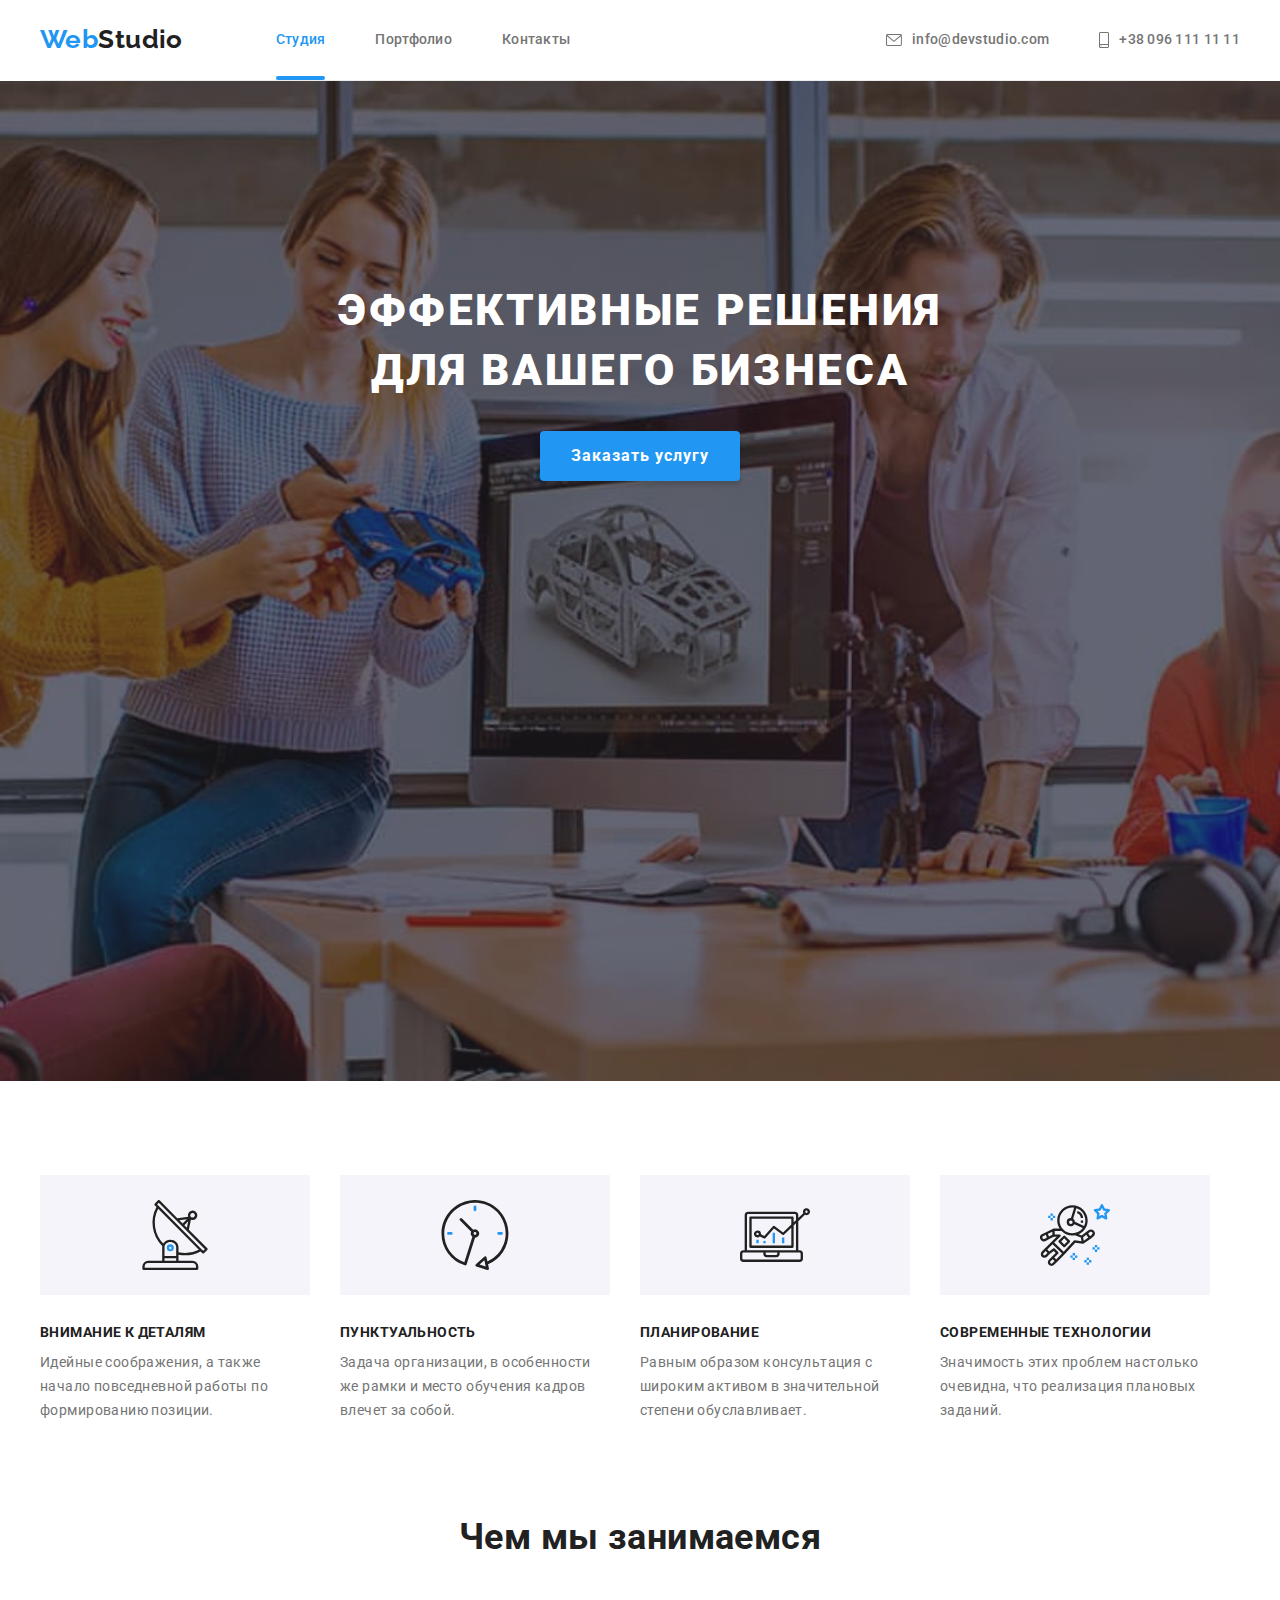
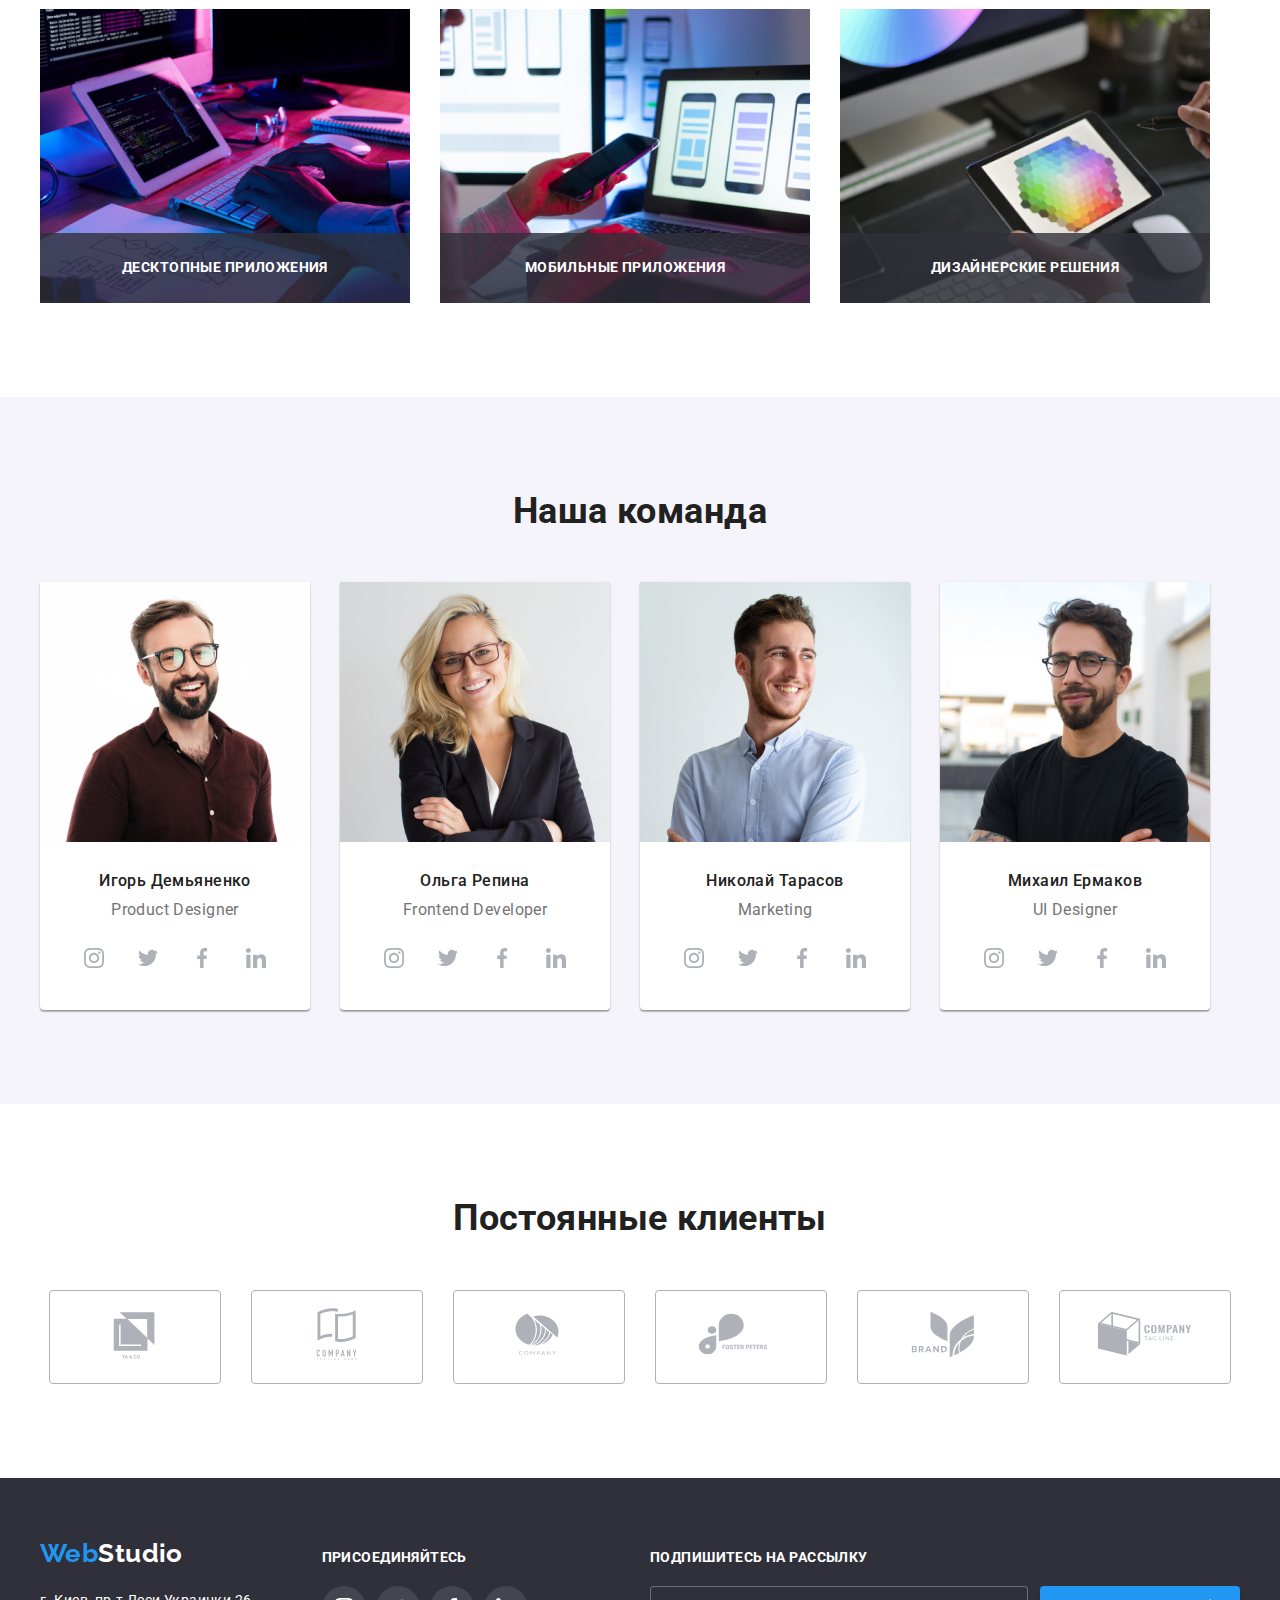
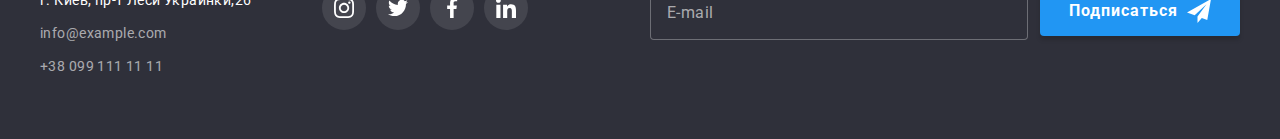
==== index.html @ eac15ec3 "1" ====
<!DOCTYPE html>
<html lang="ru">

<head>
    <meta charset="UTF-8">
    <meta http-equiv="X-UA-Compatible" content="IE=edge">
    <meta name="viewport" content="width=device-width, initial-scale=1.0">
    <link href="https://fonts.googleapis.com/css2?family=Raleway:wght@700&family=Roboto:wght@400;500;700;900&display=swap"
     rel="stylesheet">
    <title>Document</title>
    <link rel="stylesheet" href="https://cdnjs.cloudflare.com/ajax/libs/modern-normalize/1.1.0/modern-normalize.min.css"
        integrity="sha512-wpPYUAdjBVSE4KJnH1VR1HeZfpl1ub8YT/NKx4PuQ5NmX2tKuGu6U/JRp5y+Y8XG2tV+wKQpNHVUX03MfMFn9Q=="
        crossorigin="anonymous" referrerpolicy="no-referrer" />
    <link rel="stylesheet" href="css/styles.css">
</head>

<body>
    <header class="header">
        <div class="container">
        
        <nav class="menu">
            <a href="./index.html" class="logo">Web<span class="studio-black">Studio</span> </a>
            <ul class="site-nav list">
                <li class="item"><a href="" class="color-nav current">Студия</a></li>
                <li class="item"><a href="./portfolio.html" class="color-nav">Портфолио</a></li>
                <li class="item"><a href="" class="color-nav">Контакты</a></li>
            </ul>
        
            <ul class="contacts-nav list">
                <li class="contact-item">
                    <a href="mailto:info@devstudio.com" class="contact">
                        <svg width="16" height="12" class="ikon-header">
                            <use href="./images/symbol-defs.svg#envelope"></use>
                        </svg>
                    info@devstudio.com
                    </a>
                </li>
                    
                    
                    
                <li class="contact-item">
                    <a href="tel:+380961111111" class="contact">
                    <svg width="10" height="16" class="ikon-header">
                        <use href="./images/symbol-defs.svg#smartphone"></use>
                    </svg>
                    +38 096 111 11 11
                    </a>
                </li>
            </ul>
        </nav>
        </div>
    </header>
    <main>
        <!-- hero -->
        <section class="hero">
            <div class="container">
                <h1 class="hero-title">ЭФФЕКТИВНЫЕ РЕШЕНИЯ ДЛЯ ВАШЕГО БИЗНЕСА</h1>
                <button data-modal-open class="hero-button" type="button">Заказать услугу</button>
            </div>
        </section>

        <!-- our advantage -->
        <section class="advantage section">
            <div class="container">
                
            <ul class="list odds">
                
                <li class="info ikon-antenna">
                    <h3 class="advantage-list">ВНИМАНИЕ К ДЕТАЛЯМ</h3>
                    <p class="text">Идейные соображения, а также начало повседневной работы по формированию позиции.</p>
                </li>
                
                <li class="info ikon-clock">
                    <h3 class="advantage-list">ПУНКТУАЛЬНОСТЬ</h3>
                    <p class="text">Задача организации, в особенности же рамки и место обучения кадров влечет за собой.</p>
                </li>
                <li class="info ikon-diagram">
                    <h3 class="advantage-list">ПЛАНИРОВАНИЕ</h3>
                    <p class="text">Равным образом консультация с широким активом в значительной степени обуславливает.</p>
                </li>
                <li class="info ikon-astronaut">
                    <h3 class="advantage-list">СОВРЕМЕННЫЕ ТЕХНОЛОГИИ</h3>
                    <p class="text">Значимость этих проблем настолько очевидна, что реализация плановых заданий.</p>
                </li>
                
            </ul>
            </div>
            </section>

            <!-- our work -->
            <section class="work section">
                <div class="container">
                    <h2 class="title">Чем мы занимаемся</h2>
                    <ul class="list row">
                        <li class="example">
                            <div class="work-foto">
                                <img src="./images/img-1.jpg" alt="фото" width="370" height="294">
                                <p class="work-text">ДЕСКТОПНЫЕ ПРИЛОЖЕНИЯ</p>
                            </div>
                        </li>
                        <li class="example">
                            <div class="work-foto">
                                <img src="./images/img-2.jpg" alt="фото" width="370" height="294">
                                <p class="work-text">МОБИЛЬНЫЕ ПРИЛОЖЕНИЯ</p>
                            </div>
                        </li>
                        <li class="example">
                            <div class="work-foto">
                                <img src="./images/img-3.jpg" alt="фото" width="370" height="294">
                                <p class="work-text">ДИЗАЙНЕРСКИЕ РЕШЕНИЯ</p>
                            </div>
                        </li>
                    </ul>
                </div> 
        </section>

        <!-- section-our-team -->
        <section class="team section">
            <div class="container">
            <h2 class="title">Наша команда</h2>
            <ul class="list row">
                <li class="staff">
                    <img src="./images/img-igor.jpg" alt="Игорь Демьяненко" width="270" height="260">
                    <div class="staff-info">
                    <h3 class="team-name">Игорь Демьяненко</h3>
                    <p lang="en" class="position">Product Designer</p>
                    <ul class="staff-soc list">
                        <li class="soc-item">
                            <a href="" class="soc-link">
                            <svg width="20" height="20">
                                <use href="./images/symbol-defs.svg#instagram"></use>
                            </svg>
                            </a>
                        </li>
                        <li class="soc-item">
                            <a href="" class="soc-link">
                                <svg width="20" height="20">
                                    <use href="./images/symbol-defs.svg#twitter"></use>
                                </svg>
                            </a>
                        </li>
                        <li class="soc-item">
                            <a href="" class="soc-link">
                                <svg width="20" height="20">
                                    <use href="./images/symbol-defs.svg#facebook"></use>
                                </svg>
                            </a>
                        </li>
                        <li class="soc-item">
                            <a href="" class="soc-link">
                                <svg width="20" height="20">
                                    <use href="./images/symbol-defs.svg#linkedin"></use>
                                </svg>
                            </a>
                        </li>
                        
                    </ul>
                    </div>
                </li>
                <li class="staff">
                    <img src="./images/img-olga.jpg" alt="Ольга Репина" width="270" height="260">
                    <div class="staff-info">
                        <h3 class="team-name">Ольга Репина</h3>
                        <p lang="en" class="position">Frontend Developer</p>
                        <ul class="staff-soc list">
                            <li class="soc-item">
                                <a href="" class="soc-link">
                                    <svg width="20" height="20">
                                        <use href="./images/symbol-defs.svg#instagram"></use>
                                    </svg>
                                </a>
                            </li>
                            <li class="soc-item">
                                <a href="" class="soc-link">
                                    <svg width="20" height="20">
                                        <use href="./images/symbol-defs.svg#twitter"></use>
                                    </svg>
                                </a>
                            </li>
                            <li class="soc-item">
                                <a href="" class="soc-link">
                                    <svg width="20" height="20">
                                        <use href="./images/symbol-defs.svg#facebook"></use>
                                    </svg>
                                </a>
                            </li>
                            <li class="soc-item">
                                <a href="" class="soc-link">
                                    <svg width="20" height="20">
                                        <use href="./images/symbol-defs.svg#linkedin"></use>
                                    </svg>
                                </a>
                            </li>
                        </ul>
                    </div>
                </li>
                <li class="staff">
                    <img src="./images/img-nikolai.jpg" alt="Николай Тарасов" width="270" height="260">
                    <div class="staff-info">
                        <h3 class="team-name">Николай Тарасов</h3>
                        <p lang="en" class="position">Marketing</p>
                        <ul class="staff-soc list">
                            <li class="soc-item">
                                <a href="" class="soc-link">
                                    <svg width="20" height="20">
                                        <use href="./images/symbol-defs.svg#instagram"></use>
                                    </svg>
                                </a>
                            </li>
                            <li class="soc-item">
                                <a href="" class="soc-link">
                                    <svg width="20" height="20">
                                        <use href="./images/symbol-defs.svg#twitter"></use>
                                    </svg>
                                </a>
                            </li>
                            <li class="soc-item">
                                <a href="" class="soc-link">
                                    <svg width="20" height="20">
                                        <use href="./images/symbol-defs.svg#facebook"></use>
                                    </svg>
                                </a>
                            </li>
                            <li class="soc-item">
                                <a href="" class="soc-link">
                                    <svg width="20" height="20">
                                        <use href="./images/symbol-defs.svg#linkedin"></use>
                                    </svg>
                                </a>
                            </li>
                        </ul>
                    </div>
                </li>
                <li class="staff">
                    <img src="./images/img-mihail.jpg" alt="Михаил Ермаков" width="270" height="260">
                    <div class="staff-info">
                        <h3 class="team-name">Михаил Ермаков</h3>
                        <p lang="en" class="position">UI Designer</p>
                        <ul class="staff-soc list">
                            <li class="soc-item">
                                <a href="" class="soc-link">
                                    <svg width="20" height="20">
                                        <use href="./images/symbol-defs.svg#instagram"></use>
                                    </svg>
                                </a>
                            </li>
                            <li class="soc-item">
                                <a href="" class="soc-link">
                                    <svg width="20" height="20">
                                        <use href="./images/symbol-defs.svg#twitter"></use>
                                    </svg>
                                </a>
                            </li>
                            <li class="soc-item">
                                <a href="" class="soc-link">
                                    <svg width="20" height="20">
                                        <use href="./images/symbol-defs.svg#facebook"></use>
                                    </svg>
                                </a>
                            </li>
                            <li class="soc-item">
                                <a href="" class="soc-link">
                                    <svg width="20" height="20">
                                        <use href="./images/symbol-defs.svg#linkedin"></use>
                                    </svg>
                                </a>
                            </li>
                        </ul>
                    </div>
                </li>
            </ul>
            </div>
        </section>
        <!-- our clients -->
        <section class="section">
            <div class="container">
            <h2 class="title">Постоянные клиенты</h2>
            <ul class="clients-list list">
                <li class="clients-item">
                    <a href="" class="clients-link">
                        <svg width="106" height="60">
                            <use href="./images/symbol-defs.svg#Logo-1"></use>
                        </svg>
                    </a>
                </li>
                <li class="clients-item">
                    <a href="" class="clients-link">
                        <svg width="106" height="60">
                            <use href="./images/symbol-defs.svg#Logo-2"></use>
                        </svg>
                    </a>
                </li>
                <li class="clients-item">
                    <a href="" class="clients-link">
                        <svg width="106" height="60">
                            <use href="./images/symbol-defs.svg#Logo-3"></use>
                        </svg>
                    </a>
                </li>
                <li class="clients-item">
                    <a href="" class="clients-link">
                        <svg width="106" height="60">
                            <use href="./images/symbol-defs.svg#Logo-4"></use>
                        </svg>
                    </a>
                </li>
                <li class="clients-item">
                    <a href="" class="clients-link">
                        <svg width="106" height="60">
                            <use href="./images/symbol-defs.svg#Logo-5"></use>
                        </svg>
                    </a>
                </li>
                <li class="clients-item">
                    <a href="" class="clients-link">
                        <svg width="106" height="60">
                            <use href="./images/symbol-defs.svg#Logo-6"></use>
                        </svg>
                    </a>
                </li>
            </ul>
            </div>
        </section>
        
    </main>
    <footer class="footer">
        <div class="container">
            <address>
                <div class="about-footer">
                    <div class="footer-content">
                        <a href="./index.html" class="logo-footer">Web<span class="studio-white">Studio</span></a>
                        <ul class="footer-nav list">
                            <li><a href="https://goo.gl/maps/dz8LgYKqn3LP9GC87" target="_blank" class="contact-map">г. Киев, пр-т Леси Украинки,26</a></li>                                                        
                            <li><a href="mailto:info@example.com" class="contact-footer">info@example.com</a></li>
                            <li><a href="tel:+380991111111" class="contact-footer">+38 099 111 11 11</a></li>
                        </ul>
                    </div>
                    <div>
                        <p class="invite">ПРИСОЕДИНЯЙТЕСЬ</p>                         
                            <ul class="footer-soc list">
                                <li class="social-item">
                                    <a href="" class="social-link">
                                        <svg class="social-element" width="20" height="20">
                                            <use href="./images/symbol-defs.svg#instagram"></use>
                                        </svg>
                                    </a>
                                </li>
                                <li class="social-item">
                                    <a href="" class="social-link">
                                        <svg class="social-element" width="20" height="20">
                                            <use href="./images/symbol-defs.svg#twitter"></use>
                                        </svg>
                                    </a>
                                </li> 
                                <li class="social-item">
                                    <a href="" class="social-link">
                                        <svg class="social-element" width="20" height="20">
                                            <use href="./images/symbol-defs.svg#facebook"></use>
                                        </svg>
                                    </a>
                                </li>
                                <li class="social-item">
                                    <a href="" class="social-link">
                                        <svg class="social-element" width="20" height="20">
                                            <use href="./images/symbol-defs.svg#linkedin"></use>
                                        </svg>
                                    </a>
                                </li>
                            </ul>
                            
                        
                    </div>
                    <div class="subscribe">
                        <p class="invite">ПОДПИШИТЕСЬ НА РАССЫЛКУ</p>
                        <form class="box-subscribe">
                            <label for="subscribe"></label>
                            <input class="input-subscribe" type="email" name="subscribe" id="subscribe" placeholder="E-mail">
                            <button class="btn-subscribe" type="submit">Подписаться
                                <svg width="24" height="24">
                                    <use href="./images/symbol-defs.svg#telegram"></use>
                                </svg>
                            </button>
                        </form>
                    </div>
                </div>
            </address>
        </div>
    </footer>
    <div data-modal class="backdrop is-hidden">
        <div class="modal">
            <form >
                <p class="form-title">Оставьте свои данные, мы вам перезвоним</p>
                <div  role="group" class="form-group">
                    <label for="name" class="label-title">Имя</label>
                    <div class="form-field">
                        <input class="input-text" type="text" name="name" id="name">
                        <svg width="18" height="18" class="form-icon">
                            <use href="./images/symbol-defs.svg#form-person"></use>
                        </svg>
                    </div>
                    
                    <label class="label-title" for="tel">Телефон</label>
                    <div class="form-field">
                        <input class="input-text" type="tel" name="tel" id="tel" >
                        <svg width="18" height="18" class="form-icon">
                            <use href="./images/symbol-defs.svg#form-phon"></use>
                        </svg>
                    </div>
                    
                    <label for="mail" class="label-title">Почта</label>
                    <div class="form-field">
                        <input class="input-text" type="email" name="mail" id="mail" >
                        <svg width="18" height="18" class="form-icon">
                            <use href="./images/symbol-defs.svg#form-email"></use>
                        </svg>
                    </div>

                    <label for="coment" class="label-title">Комментарий</label>
                    <textarea class="modal-coment" name="coment" id="coment" placeholder="Введите текст"></textarea>                

                    <label class="form-agree">
                        <input type="checkbox" name="check" class="checkbox-agree visually-hidden">
                        <span class="castom-check"></span>
                        Соглашаюсь с рассылкой и принимаю     
                        <a href="" class="form-link"> Условия договора</a>
                    </label>

                    <div class="send-button">
                       <button type="submit" class="hero-button">Отправить</button>
                    </div>
                </div>

                <button data-modal-close type="button" class="btn-close">
                    <svg width="18" height="18">
                        <use href="./images/symbol-defs.svg#close"></use>
                    </svg>
                </button>
            </form>
            
        </div>
    </div>
    <script src="./js/modal.js"></script>
</body>

</html>
---- css/styles.css ----
:root {
  --primery-text-color: #212121;
  --title-text-color: #757575;
  --acccent-text-color: #2196f3;
  --text-white-color: #ffffff;
  --button-portfolio: #f5f4fa;
  --back-ground-color: #ffffff;
  --border-color: #eeeeee;
  --bkg-hover-btn-hero: #188ce8;
  --bkg-hero: #2f303a;
  --bottom-line-header: #ececec;
  --logo-of-clients: #afb1b8;
}

body {
  font-family: Roboto, sans-serif;
  color: var(--title-text-color);
  letter-spacing: 0.03em;
  margin: 0;
  background-color: var(--back-ground-color);
  font-size: 14px;
}

img {
  display: block;
}

.title {
  color: var(--primery-text-color);
  font-weight: 700;
  font-size: 36px;
  line-height: 1.16;
  text-align: center;
  margin-top: 0;
  margin-bottom: 50px;
}

.list {
  list-style: none;
  padding: 0px;
  margin: 0px;
}

.text {
  line-height: 1.71;
  margin: 10px 0 0 0;
}
.section {
  padding-top: 94px;
  padding-bottom: 94px;
}

.container {
  margin: 0 auto;
  padding-left: 15px;
  padding-right: 15px;
  width: 1200px;
}

/* header */
.header {
  background-color: var(--back-ground-color);
}

.menu {
  display: flex;
  align-items: center;
  border-bottom: 1px solid var(--bottom-line-header);
}

.logo {
  margin-right: 93px;
  color: var(--acccent-text-color);
  font-family: Raleway, sans-serif;
  font-weight: 700;
  font-size: 26px;
  line-height: 1.2;
  text-decoration: none;
}

.studio-black {
  color: var(--primery-text-color);
}

.studio-white {
  color: var(--text-white-color);
}

.site-nav {
  display: flex;
}
.site-nav .item + .item {
  margin-left: 50px;
}

.item :hover,
.item :focus {
  color: var(--acccent-text-color);
}

.site-nav .color-nav.current {
  color: var(--acccent-text-color);
}
.item {
  position: relative;
}

.color-nav.current::after {
  opacity: 1;
}

.color-nav::after{
  content: '';
  position: absolute;
  background-color:  var(--acccent-text-color);
  height: 4px;
  width: 100%;
  left: 0;
  bottom: 0;
  opacity: 0;
  border-radius:2px ;
}

.color-nav {
  color: var(--title-text-color);
  display: block;
  padding-top: 32px;
  padding-bottom: 32px;
  font-weight: 500;
  line-height: 1.14;
  letter-spacing: 0.02em;
  text-decoration: none;
}

.contacts-nav {
  display: flex;
  align-items: center;
  margin-left: auto;
}

.contacts-nav .contact-item +.contact-item {
  margin-left: 50px;
}

.contact-item :hover,
.contact-item :focus {
  color: var(--acccent-text-color);
  fill: var(--acccent-text-color);
}

.contact {
  padding-top: 32px;
  padding-bottom: 32px;
  color: var(--title-text-color);
  font-weight: 500;
  line-height: 1.14;
  letter-spacing: 0.02em;
  text-decoration: none;
  fill: var(--title-text-color);
  align-items: center;
  display: flex;
}
.ikon-header {
  margin-right: 10px;
}

/* hero */
.hero {
  max-width: 1600px;
  height: 600px;
  margin-left: auto;
  margin-right: auto;
  text-align: center;

  background-image: linear-gradient(
      rgba(47, 48, 58, 0.4),
      rgba(47, 48, 58, 0.4)
    ),
    url(../images/hero-img.jpg);
  background-repeat: no-repeat;
  background-position: center;
  background-size: cover;
  background-color: var(--bkg-hero);
  padding-top: 200px;
  padding-bottom: 200px;
}

.hero-title {
  width: 696px;
  margin: 0 auto;
  color: var(--text-white-color);
  font-weight: 900;
  font-size: 44px;
  line-height: 1.36;
  text-align: center;
  letter-spacing: 0.06em;
}

.hero-button {
  height: 50px;
  width: 200px;
  color: var(--text-white-color);
  background-color: var(--acccent-text-color);
  font-family: "Roboto";
  font-weight: 700;
  font-size: 16px;
  line-height: 1.88;
  letter-spacing: 0.06em;
  border-radius: 4px;
  text-align: center;
  border: 1px transparent;
  margin-top: 30px;
  cursor: pointer;
  box-shadow: 0px 4px 4px rgba(0, 0, 0, 0.15);
}

.hero-button:hover,
.hero-button:focus {
  background-color: var(--bkg-hover-btn-hero);
}





/* our advantage */
.advantage {
  padding-bottom: 0;
}

.list.odds {
  display: flex;
  flex-wrap: wrap;
}

.info::before {
  display: block;
  content: "";
  height: 120px;
  margin-bottom: 30px;
  background-size: 70px;
  background-repeat: no-repeat;
  background-position: center;
  background-color: var(--button-portfolio);
}

.ikon-clock::before {
  background-image: url(../images/clock.svg);
}

.ikon-antenna::before {
  background-image: url(../images/antenna.svg);
}

.ikon-diagram::before {
  background-image: url(../images/diagram.svg);
}

.ikon-astronaut::before {
  background-image: url(../images/astronaut.svg);
}

.info {
  width: 270px;
  margin-right: 30px;
}

.info:nth-child(4n) {
  margin-right: 0;
}

.advantage-list {
  color: var(--primery-text-color);
  margin: 0;
  font-weight: 700;
  font-size: 14px;
  line-height: 1.14;
}

/* our work */
.work-foto {
  position: relative;
}

.work-text{
  position: absolute;
  left: 0;
  bottom: 0;
  height: 70px;
  width: 100%;
  margin: 0;
  display: flex;
  justify-content: center;
  align-items: center;
  font-weight: 700;
  line-height: 1.14;
  color: var(--text-white-color);
  background-color: rgba(47, 48, 58, 0.8);
}

.example {
  margin-right: 30px;
}

.example:nth-child(3n) {
  margin-right: 0px;
}

/* section-our-team */
.team {
  background-color: var(--button-portfolio);
}

.list.row {
  display: flex;
  flex-wrap: wrap;
}

.staff {
  background-color: var(--back-ground-color);
  border-radius: 0 0 4px 4px;
  margin-right: 30px;
  box-shadow: 0px 1px 3px rgba(0, 0, 0, 0.12), 0px 1px 1px rgba(0, 0, 0, 0.14),
    0px 2px 1px rgba(0, 0, 0, 0.2);
}

.staff:nth-child(4n) {
  margin-right: 0;
}

.staff-info {
  text-align: center;
  padding-top: 30px;
  padding-bottom: 30px;
}

.team-name {
  color: var(--primery-text-color);
  font-weight: 500;
  font-size: 16px;
  line-height: 1.18;
  margin: 0 0 10px 0;
}

.position {
  font-size: 16px;
  line-height: 1.18;
  margin: 0;
}

.staff-soc {
  display: flex;
  justify-content: center;
  margin-top: 16px;
}

.soc-item + .soc-item {
  margin-left: 10px;
}

.soc-link {
  width: 44px;
  height: 44px;
  border-radius: 50%;
  display: flex;
  align-items: center;
  justify-content: center;
  fill: var(--logo-of-clients);
}

.soc-link:hover {
  background-color: var(--acccent-text-color);
  fill: var(--text-white-color);
}
.soc-link:focus {
  background-color: var(--acccent-text-color);
  fill: var(--text-white-color);
}

/* our clients */
.clients-list {
  display: flex;
  justify-content: center;
}

.clients-item + .clients-item {
  margin-left: 30px;
}
.clients-item {
  width: 170px;
  height: 92px;
  border: 1px solid var(--logo-of-clients);
  border-radius: 4px;
  display: flex;
  justify-content: center;
  align-items: center;
}
.clients-item:hover,
.clients-item:focus {
  border-color: var(--acccent-text-color);
}

.clients-link {
  padding: 15px 32px;
  fill: var(--logo-of-clients);
}
.clients-link:hover,
.clients-link:focus {
  fill: var(--acccent-text-color);
}

/* footer */

.logo-footer {
  color: var(--acccent-text-color);
  font-family: Raleway, sans-serif;
  font-weight: 700;
  font-size: 26px;
  line-height: 1.2;
  text-decoration: none;
}
.footer-content {
  font-style: normal;
  margin-right: 70px;
}

.footer {
  background-color: var(--bkg-hero);
  padding-top: 60px;
  padding-bottom: 60px;
}
.about-footer {
  display: flex;
}

.contact-map {
  display: inline-block;
  color: var(--text-white-color);
  line-height: 1.71;
  text-decoration: none;
  margin: 20px 0 0 0;
}

.contact-footer {
  display: inline-block;
  color: rgba(255, 255, 255, 0.6);
  line-height: 1.71;
  text-decoration: none;
  margin: 9px 0 0 0;
}

.invite {
  margin-top: 12px;
  margin-bottom: 20px;
  font-family: "Roboto";
  font-style: normal;
  font-weight: 700;
  font-size: 14px;
  line-height: 1.14;
  letter-spacing: 0.03em;
  color: var(--text-white-color);
}

.footer-soc {
  display: flex;
}
.footer-nav :hover,
.footer-nav :focus {
  color: var(--acccent-text-color);
}

.social-item {
  margin-right: 10px;
}
.social-link {
  width: 44px;
  height: 44px;
  border-radius: 50%;
  display: flex;
  align-items: center;
  justify-content: center;
  background: rgba(255, 255, 255, 0.1);
}

.social-link:hover {
  background-color: var(--acccent-text-color);
}
.social-link:focus {
  background-color: var(--acccent-text-color);
}

.social-element {
  fill: var(--text-white-color);
}
.subscribe{
  margin-left: auto;
}
.box-subscribe{
  display: flex;
}
.input-subscribe{
  width: 358px;
  height: 50px;
  border: 1px solid rgba(255, 255, 255, 0.3);
  border-radius: 4px;
  background-color: var(--bkg-hero);
  padding-left: 16px;
  display: flex;
  align-items: center;
  font-family: 'Roboto';
  font-style: normal;
  font-weight: 400;
  font-size: 16px;
  line-height: 1.25;
  color: rgba(255, 255, 255, 0.6);
  letter-spacing: 0.03em;
}
.input-subscribe::placeholder{
  color: rgba(255, 255, 255, 0.6);
}
.btn-subscribe{
  display: flex;
  align-items: center;
  justify-content: space-between;
  height: 50px;
  width: 200px;
  padding: 0 29px;
  color: var(--text-white-color);
  background-color: var(--acccent-text-color);
  font-family: "Roboto";
  font-weight: 700;
  font-size: 16px;
  line-height: 1.88;
  letter-spacing: 0.06em;
  border-radius: 4px;
  margin-left: 12px;
  text-align:center;
  border: 1px transparent;
  cursor: pointer;
  box-shadow: 0px 4px 4px rgba(0, 0, 0, 0.15);
}
.btn-subscribe:hover,
.btn-subscribe:focus{
  background-color: var(--bkg-hover-btn-hero);
}

/* portfolio */
.portfolio {
  background-color: var(--back-ground-color);
}

.portfolio-btn {
  padding-top: 0;
  padding-bottom: 50px;
}

.portfolio-title {
  margin: 0 0 4px 0;
  color: var(--primery-text-color);
  font-weight: 700;
  font-size: 18px;
  line-height: 2;
  letter-spacing: 0.06em;
}

.potrfolio-text {
  margin: 0;
  color: var(--title-text-color);
  font-size: 16px;
  line-height: 1.88;
}



.portfolio-btn.list {
  display: flex;
  justify-content: center;
}

.portfolio-btn .item + .item {
  margin-left: 8px;
}

.btn-filter {
  display: inline-block;
  color: var(--primery-text-color);
  background-color: var(--button-portfolio);
  font-family: "Roboto";
  font-style: normal;
  font-weight: 500;
  font-size: 16px;
  line-height: 1.62;
  letter-spacing: 0.03em;
  border-radius: 4px;
  padding: 6px 22px;
  text-align: center;
  border: 1px transparent;
  cursor: pointer;
}

.btn-filter:hover,
.btn-filter:focus {
  color: var(--text-white-color);
  background-color: var(--acccent-text-color);
  box-shadow: 0px 3px 1px rgba(0, 0, 0, 0.1), 0px 1px 2px rgba(0, 0, 0, 0.08),
    0px 2px 2px rgba(0, 0, 0, 0.12);
}

.portfolio-foto {
  display: flex;
  flex-wrap: wrap;
}

.border-content {
  padding: 20px 24px;
  border-bottom: 1px solid var(--border-color);
  border-left: 1px solid var(--border-color);
  border-right: 1px solid var(--border-color);
}

.element {
  margin-right: 30px;
  margin-bottom: 30px;
  
}

.decor:hover .portfolio-inbox,
.decor:focus .portfolio-inbox{
  transform: translateY(0);
}
 

.decor:hover,
.decor:focus {
  box-shadow: 0px 1px 1px rgba(0, 0, 0, 0.12),
  0px 4px 4px rgba(0, 0, 0, 0.06),
  1px 4px 6px rgba(0, 0, 0, 0.16);
}

 
.element:nth-child(3n) {
  margin-right: 0;
}

.element:nth-last-child(-n + 3) {
  margin-bottom: 0;
}
.decor {
  text-decoration: none;
  display: block;
}

.portfolio-box{
  position: relative;
  overflow: hidden;
}

.portfolio-inbox{
  position: absolute;
  left: 0;
  bottom: 0;
  height: 100%;
  margin: 0;
  padding: 64px 24px 64px 24px;
  color: var(--text-white-color);
  background-color: rgba(33, 150, 243, 0.9);
  font-size: 18px;
  line-height: 1.55;
  transform: translateY(101%);
  transition: transform 250ms cubic-bezier(0.4, 0, 0.2, 1);
}
.is-hidden {
  visibility: hidden;
  opacity: 0;
  pointer-events: none;
}

.backdrop {
  position: fixed;
  top: 0;
  left: 0;
  width: 100%;
  height: 100%;
  background-color: rgba(0, 0, 0, 0.2);
  transition: opacity 250ms,visibility 250ms;
}

.backdrop.is-hidden .modal{
  transform: translate(-50%, -50%) scale(10%);
}
.modal {
  position: absolute;
  top: 50%;
  left: 50%;
  transform: translate(-50%, -50%) scale(100%);
  width: 528px;
  min-height: 581px;
  padding: 40px;
  background-color: var(--back-ground-color);
  box-shadow: 0px 1px 3px rgba(0, 0, 0, 0.12),
  0px 1px 1px rgba(0, 0, 0, 0.14),
  0px 2px 1px rgba(0, 0, 0, 0.2);
  border-radius: 4px;
  transition: transform 250ms cubic-bezier(0.075, 0.82, 0.165, 1);
}
.btn-close:hover,
.btn-close:focus{
  fill: var(--acccent-text-color);
}

.btn-close {
  display: flex;
  justify-content: center;
  align-items: center;
  position: absolute;
  width: 30px;
  height: 30px;
  top: 8px;
  right: 8px;
  cursor: pointer;
  background-color: var(--back-ground-color);
  border-radius: 50%;
  border: 1px solid rgba(0, 0, 0, 0.1);
  padding: 0;
}

.form-title{
  margin: 0;
  padding-bottom: 12px;
  font-weight: 700;
  font-size: 20px;
  line-height: 1.15;
  text-align: center;
  color: var(--primery-text-color);
}
.form-group {
  display: flex;
  flex-direction: column;
}


.label-title{
  position: relative;
  padding-bottom: 4px;
  font-size: 12px;
  line-height: 1.16;
  letter-spacing: 0.01em;
  color: var(--title-text-color);
}
.form-field{
position: relative;
display: flex;
flex-direction: column;
margin-bottom: 10px;
}

.input-text:focus {
  outline: 1px solid var(--acccent-text-color);
}

.input-text:focus+.form-icon {
  fill: var(--acccent-text-color);
}

.input-text{
  height: 40px;
  padding-left: 42px;
  border: 1px solid rgba(33, 33, 33, 0.2);
  border-radius: 4px;
  transition: 250ms cubic-bezier(0.4, 0, 0.2, 1);
}

.form-icon{
  position: absolute;
  top: 50%;
  left: 12px;
  transform: translateY(-50%);
  transition: 250ms cubic-bezier(0.4, 0, 0.2, 1);
}
.modal-coment:focus {
 outline:1px solid var(--acccent-text-color);
  
}

.modal-coment{
  
  margin-bottom: 20px;
  padding: 12px 16px;
  resize: none;
  height: 120px;
  border: 1px solid rgba(33, 33, 33, 0.2);
  border-radius: 4px;
  transition: 250ms cubic-bezier(0.4, 0, 0.2, 1);
}
.modal-coment::placeholder{
  font-size: 12px;
  line-height: 1.16;
  letter-spacing: 0.01em;
  color: rgba(117, 117, 117, 0.5);
  background-color: transparent;
}

.form-agree{
  position: relative;
  line-height:1.71;
  display: flex;
  align-items: center;
  justify-content: center;
}



.form-link{
  line-height:1.71;
  color: var(--acccent-text-color);
}
.form-link:hover{
  text-decoration: none;
}

.visually-hidden{
  -webkit-appearance: none;
  -moz-appearance: none;
  appearance: none;
  /* width: 1px;
  height: 1px;
  margin: -1px;
  bottom: 0;
  padding: 0;
  clip: rect(0 0 0 0);
  overflow: hidden; */
}

.checkbox-agree{
  position: absolute;
  /* margin-right: 7px;
  width: 16px;
  height: 15px; */
}


.castom-check{
  margin-right: 7px;
  width: 16px;
  height: 15px;
  border-radius: 2px;
  border: 2px solid var(--primery-text-color); 
}


.checkbox-agree:checked +.castom-check{
background-color: var(--acccent-text-color);
border-color: transparent;
background-origin:content-box ;
background-image: url(../images/check.svg);
background-size: contain;
background-repeat: no-repeat;
}
.checkbox-agree:focus +.castom-check {
 box-shadow: 0px 0px 1px 1px rgba(96, 93, 93,0.8);

}
.send-button{
  display: flex;
  justify-content: center;
}
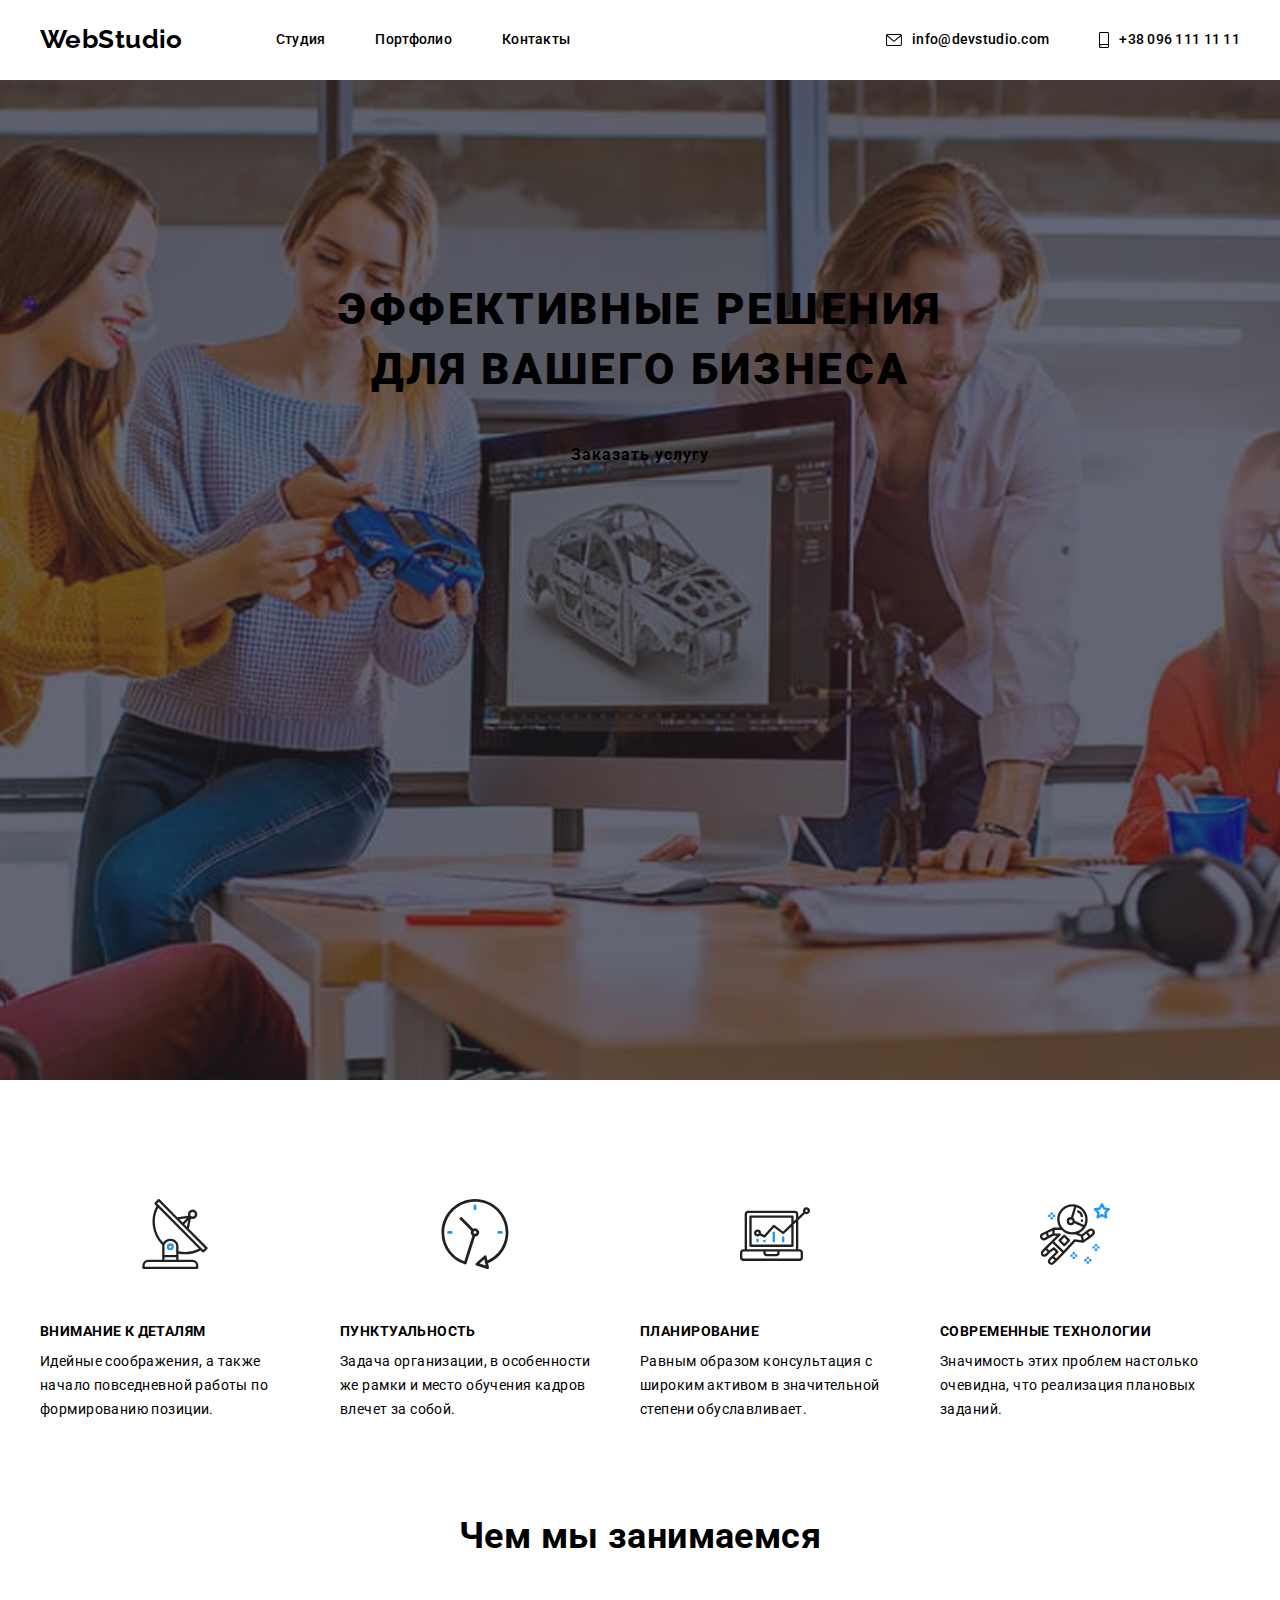
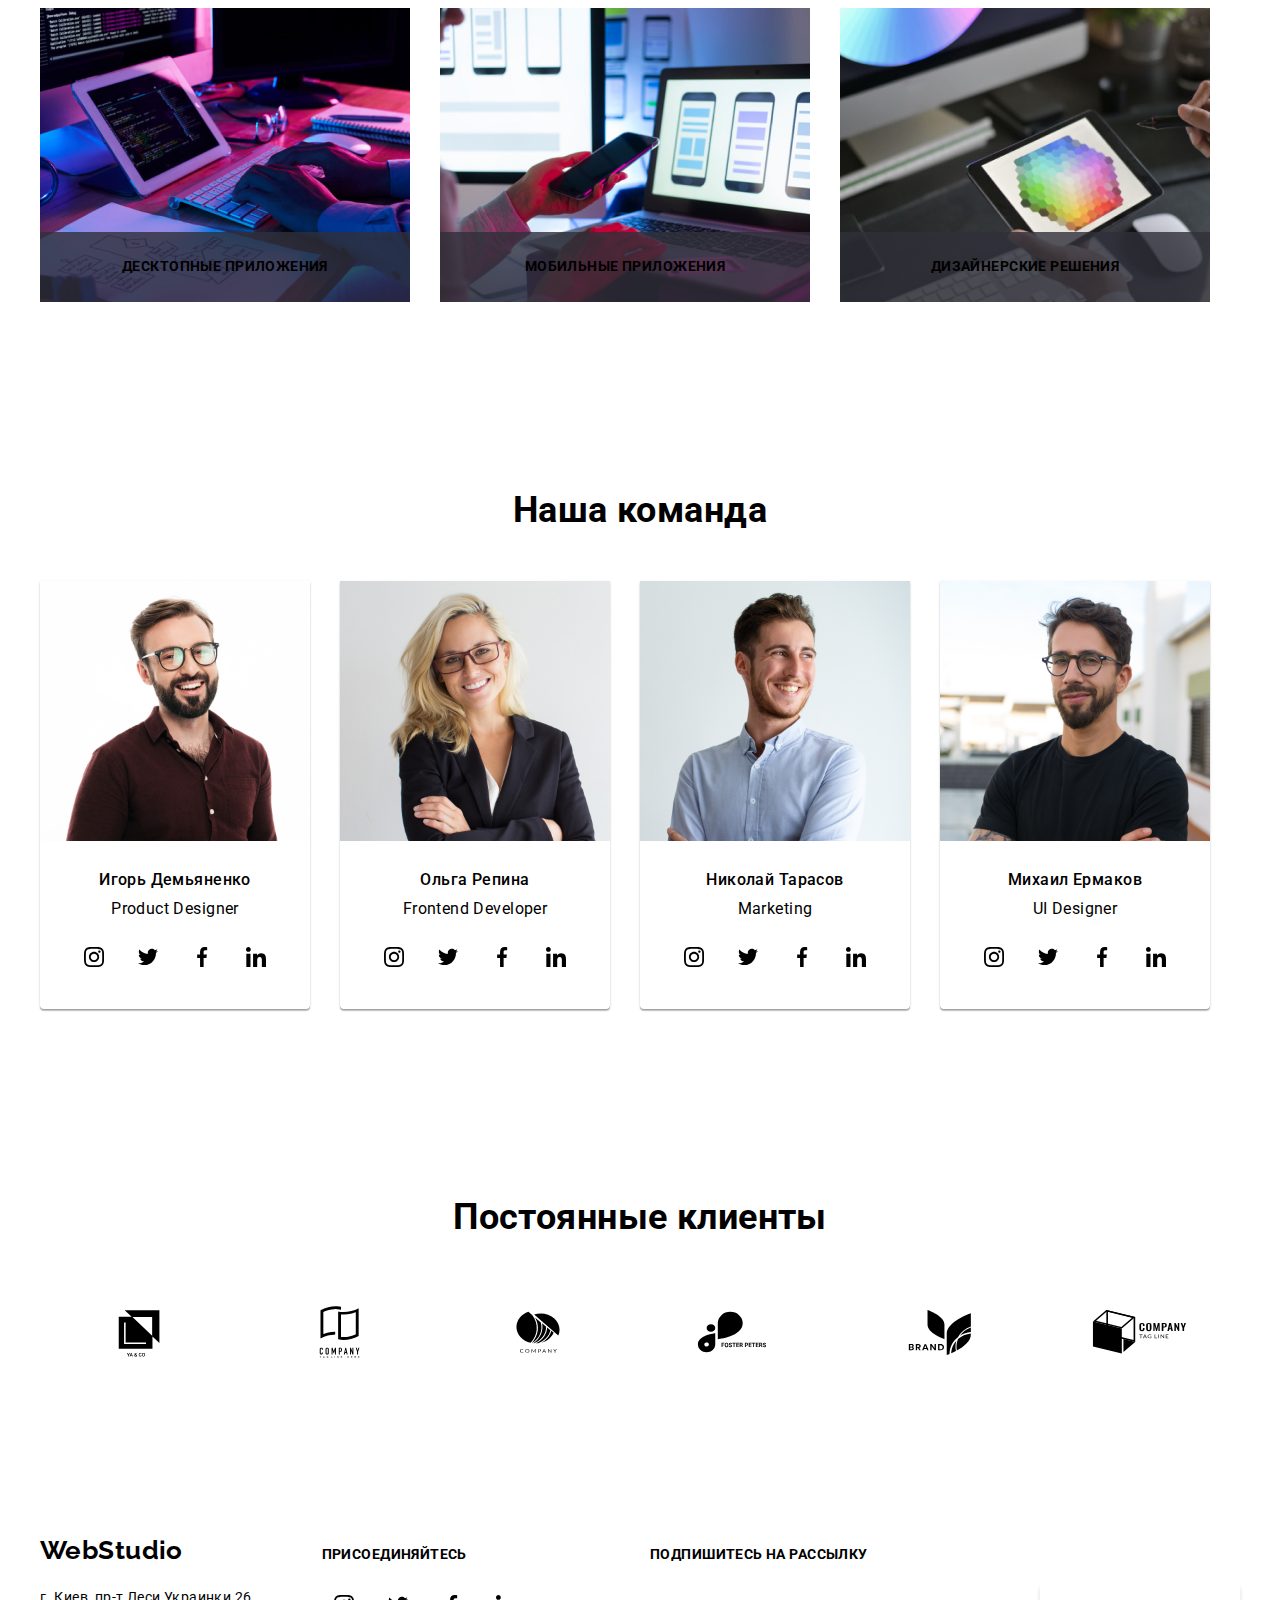
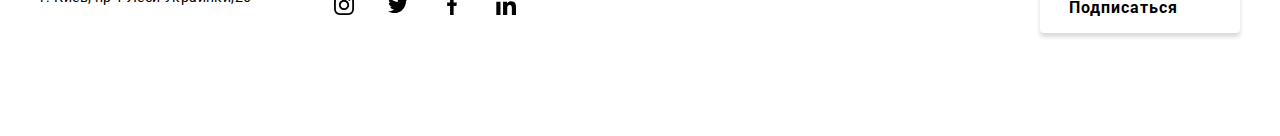
==== commit 9881f029: "2" ====
--- a/index.html
+++ b/index.html
@@ -12,6 +12,7 @@
         integrity="sha512-wpPYUAdjBVSE4KJnH1VR1HeZfpl1ub8YT/NKx4PuQ5NmX2tKuGu6U/JRp5y+Y8XG2tV+wKQpNHVUX03MfMFn9Q=="
         crossorigin="anonymous" referrerpolicy="no-referrer" />
     <link rel="stylesheet" href="css/styles.css">
+    <link rel="stylesheet" href="css/main.css">
 </head>
 
 <body>
@@ -19,28 +20,26 @@
         <div class="container">
         
         <nav class="menu">
-            <a href="./index.html" class="logo">Web<span class="studio-black">Studio</span> </a>
+            <a href="./index.html" class="menu__logo">Web<span class="menu__logo--black">Studio</span></a>
             <ul class="site-nav list">
-                <li class="item"><a href="" class="color-nav current">Студия</a></li>
-                <li class="item"><a href="./portfolio.html" class="color-nav">Портфолио</a></li>
-                <li class="item"><a href="" class="color-nav">Контакты</a></li>
+                <li class="site-nav__item"><a href="" class="site-nav__pages current">Студия</a></li>
+                <li class="site-nav__item"><a href="./portfolio.html" class="site-nav__pages">Портфолио</a></li>
+                <li class="site-nav__item"><a href="" class="site-nav__pages">Контакты</a></li>
             </ul>
         
             <ul class="contacts-nav list">
-                <li class="contact-item">
-                    <a href="mailto:info@devstudio.com" class="contact">
-                        <svg width="16" height="12" class="ikon-header">
+                <li class="contacts-nav__item">
+                    <a href="mailto:info@devstudio.com" class="contacts-nav__contact">
+                        <svg width="16" height="12" class="contacts-nav__icon">
                             <use href="./images/symbol-defs.svg#envelope"></use>
                         </svg>
                     info@devstudio.com
                     </a>
                 </li>
-                    
-                    
-                    
-                <li class="contact-item">
-                    <a href="tel:+380961111111" class="contact">
-                    <svg width="10" height="16" class="ikon-header">
+               
+                <li class="contacts-nav__item">
+                    <a href="tel:+380961111111" class="contacts-nav__contact">
+                    <svg width="10" height="16" class="contacts-nav__icon">
                         <use href="./images/symbol-defs.svg#smartphone"></use>
                     </svg>
                     +38 096 111 11 11
@@ -54,8 +53,8 @@
         <!-- hero -->
         <section class="hero">
             <div class="container">
-                <h1 class="hero-title">ЭФФЕКТИВНЫЕ РЕШЕНИЯ ДЛЯ ВАШЕГО БИЗНЕСА</h1>
-                <button data-modal-open class="hero-button" type="button">Заказать услугу</button>
+                <h1 class="hero__title">ЭФФЕКТИВНЫЕ РЕШЕНИЯ ДЛЯ ВАШЕГО БИЗНЕСА</h1>
+                <button data-modal-open class="hero__button" type="button">Заказать услугу</button>
             </div>
         </section>
 
@@ -389,48 +388,48 @@
     <div data-modal class="backdrop is-hidden">
         <div class="modal">
             <form >
-                <p class="form-title">Оставьте свои данные, мы вам перезвоним</p>
-                <div  role="group" class="form-group">
-                    <label for="name" class="label-title">Имя</label>
-                    <div class="form-field">
-                        <input class="input-text" type="text" name="name" id="name">
-                        <svg width="18" height="18" class="form-icon">
+                <p class="modal__title">Оставьте свои данные, мы вам перезвоним</p>
+                <div  role="group" class="modal__group">
+                    <label for="name" class="modal__label">Имя</label>
+                    <div class="modal__field">
+                        <input class="modal__input" type="text" name="name" id="name">
+                        <svg width="18" height="18" class="modal__icon">
                             <use href="./images/symbol-defs.svg#form-person"></use>
                         </svg>
                     </div>
                     
-                    <label class="label-title" for="tel">Телефон</label>
-                    <div class="form-field">
-                        <input class="input-text" type="tel" name="tel" id="tel" >
-                        <svg width="18" height="18" class="form-icon">
+                    <label class="modal__label" for="tel">Телефон</label>
+                    <div class="modal__field">
+                        <input class="modal__input" type="tel" name="tel" id="tel" >
+                        <svg width="18" height="18" class="modal__icon">
                             <use href="./images/symbol-defs.svg#form-phon"></use>
                         </svg>
                     </div>
                     
-                    <label for="mail" class="label-title">Почта</label>
-                    <div class="form-field">
-                        <input class="input-text" type="email" name="mail" id="mail" >
-                        <svg width="18" height="18" class="form-icon">
+                    <label for="mail" class="modal__label">Почта</label>
+                    <div class="modal__field">
+                        <input class="modal__input" type="email" name="mail" id="mail" >
+                        <svg width="18" height="18" class="modal__icon">
                             <use href="./images/symbol-defs.svg#form-email"></use>
                         </svg>
                     </div>
 
-                    <label for="coment" class="label-title">Комментарий</label>
-                    <textarea class="modal-coment" name="coment" id="coment" placeholder="Введите текст"></textarea>                
-
-                    <label class="form-agree">
-                        <input type="checkbox" name="check" class="checkbox-agree visually-hidden">
-                        <span class="castom-check"></span>
+                    <label for="coment" class="modal__label">Комментарий</label>
+                    <textarea class="modal__coment" name="coment" id="coment" placeholder="Введите текст"></textarea>                
+
+                    <label class="modal__agree">
+                        <input type="checkbox" name="check" class="modal__checkbox visually-hidden">
+                        <span class="modal__castom-checkbox"></span>
                         Соглашаюсь с рассылкой и принимаю     
-                        <a href="" class="form-link"> Условия договора</a>
+                        <a href="" class="modal__link"> Условия договора</a>
                     </label>
 
-                    <div class="send-button">
-                       <button type="submit" class="hero-button">Отправить</button>
+                    <div class="modal__button">
+                       <button type="submit" class="hero__button">Отправить</button>
                     </div>
                 </div>
 
-                <button data-modal-close type="button" class="btn-close">
+                <button data-modal-close type="button" class="modal__close">
                     <svg width="18" height="18">
                         <use href="./images/symbol-defs.svg#close"></use>
                     </svg>
--- a/css/styles.css
+++ b/css/styles.css
@@ -1,16 +1,3 @@
-:root {
-  --primery-text-color: #212121;
-  --title-text-color: #757575;
-  --acccent-text-color: #2196f3;
-  --text-white-color: #ffffff;
-  --button-portfolio: #f5f4fa;
-  --back-ground-color: #ffffff;
-  --border-color: #eeeeee;
-  --bkg-hover-btn-hero: #188ce8;
-  --bkg-hero: #2f303a;
-  --bottom-line-header: #ececec;
-  --logo-of-clients: #afb1b8;
-}
 
 body {
   font-family: Roboto, sans-serif;
@@ -56,172 +43,8 @@
   padding-right: 15px;
   width: 1200px;
 }
-
 /* header */
-.header {
-  background-color: var(--back-ground-color);
-}
-
-.menu {
-  display: flex;
-  align-items: center;
-  border-bottom: 1px solid var(--bottom-line-header);
-}
-
-.logo {
-  margin-right: 93px;
-  color: var(--acccent-text-color);
-  font-family: Raleway, sans-serif;
-  font-weight: 700;
-  font-size: 26px;
-  line-height: 1.2;
-  text-decoration: none;
-}
-
-.studio-black {
-  color: var(--primery-text-color);
-}
-
-.studio-white {
-  color: var(--text-white-color);
-}
-
-.site-nav {
-  display: flex;
-}
-.site-nav .item + .item {
-  margin-left: 50px;
-}
-
-.item :hover,
-.item :focus {
-  color: var(--acccent-text-color);
-}
-
-.site-nav .color-nav.current {
-  color: var(--acccent-text-color);
-}
-.item {
-  position: relative;
-}
-
-.color-nav.current::after {
-  opacity: 1;
-}
-
-.color-nav::after{
-  content: '';
-  position: absolute;
-  background-color:  var(--acccent-text-color);
-  height: 4px;
-  width: 100%;
-  left: 0;
-  bottom: 0;
-  opacity: 0;
-  border-radius:2px ;
-}
-
-.color-nav {
-  color: var(--title-text-color);
-  display: block;
-  padding-top: 32px;
-  padding-bottom: 32px;
-  font-weight: 500;
-  line-height: 1.14;
-  letter-spacing: 0.02em;
-  text-decoration: none;
-}
-
-.contacts-nav {
-  display: flex;
-  align-items: center;
-  margin-left: auto;
-}
-
-.contacts-nav .contact-item +.contact-item {
-  margin-left: 50px;
-}
-
-.contact-item :hover,
-.contact-item :focus {
-  color: var(--acccent-text-color);
-  fill: var(--acccent-text-color);
-}
-
-.contact {
-  padding-top: 32px;
-  padding-bottom: 32px;
-  color: var(--title-text-color);
-  font-weight: 500;
-  line-height: 1.14;
-  letter-spacing: 0.02em;
-  text-decoration: none;
-  fill: var(--title-text-color);
-  align-items: center;
-  display: flex;
-}
-.ikon-header {
-  margin-right: 10px;
-}
-
 /* hero */
-.hero {
-  max-width: 1600px;
-  height: 600px;
-  margin-left: auto;
-  margin-right: auto;
-  text-align: center;
-
-  background-image: linear-gradient(
-      rgba(47, 48, 58, 0.4),
-      rgba(47, 48, 58, 0.4)
-    ),
-    url(../images/hero-img.jpg);
-  background-repeat: no-repeat;
-  background-position: center;
-  background-size: cover;
-  background-color: var(--bkg-hero);
-  padding-top: 200px;
-  padding-bottom: 200px;
-}
-
-.hero-title {
-  width: 696px;
-  margin: 0 auto;
-  color: var(--text-white-color);
-  font-weight: 900;
-  font-size: 44px;
-  line-height: 1.36;
-  text-align: center;
-  letter-spacing: 0.06em;
-}
-
-.hero-button {
-  height: 50px;
-  width: 200px;
-  color: var(--text-white-color);
-  background-color: var(--acccent-text-color);
-  font-family: "Roboto";
-  font-weight: 700;
-  font-size: 16px;
-  line-height: 1.88;
-  letter-spacing: 0.06em;
-  border-radius: 4px;
-  text-align: center;
-  border: 1px transparent;
-  margin-top: 30px;
-  cursor: pointer;
-  box-shadow: 0px 4px 4px rgba(0, 0, 0, 0.15);
-}
-
-.hero-button:hover,
-.hero-button:focus {
-  background-color: var(--bkg-hover-btn-hero);
-}
-
-
-
-
 
 /* our advantage */
 .advantage {
@@ -669,6 +492,9 @@
   transform: translateY(101%);
   transition: transform 250ms cubic-bezier(0.4, 0, 0.2, 1);
 }
+
+/* modal window */
+
 .is-hidden {
   visibility: hidden;
   opacity: 0;
@@ -703,12 +529,12 @@
   border-radius: 4px;
   transition: transform 250ms cubic-bezier(0.075, 0.82, 0.165, 1);
 }
-.btn-close:hover,
-.btn-close:focus{
+.modal__close:hover,
+.modal__close:focus{
   fill: var(--acccent-text-color);
 }
 
-.btn-close {
+.modal__close {
   display: flex;
   justify-content: center;
   align-items: center;
@@ -724,7 +550,7 @@
   padding: 0;
 }
 
-.form-title{
+.modal__title{
   margin: 0;
   padding-bottom: 12px;
   font-weight: 700;
@@ -733,13 +559,13 @@
   text-align: center;
   color: var(--primery-text-color);
 }
-.form-group {
+.modal__group {
   display: flex;
   flex-direction: column;
 }
 
 
-.label-title{
+.modal__label{
   position: relative;
   padding-bottom: 4px;
   font-size: 12px;
@@ -747,22 +573,22 @@
   letter-spacing: 0.01em;
   color: var(--title-text-color);
 }
-.form-field{
+.modal__field{
 position: relative;
 display: flex;
 flex-direction: column;
 margin-bottom: 10px;
 }
 
-.input-text:focus {
+.modal__input:focus {
   outline: 1px solid var(--acccent-text-color);
 }
 
-.input-text:focus+.form-icon {
+.modal__input:focus+.modal__icon {
   fill: var(--acccent-text-color);
 }
 
-.input-text{
+.modal__input{
   height: 40px;
   padding-left: 42px;
   border: 1px solid rgba(33, 33, 33, 0.2);
@@ -770,20 +596,19 @@
   transition: 250ms cubic-bezier(0.4, 0, 0.2, 1);
 }
 
-.form-icon{
+.modal__icon{
   position: absolute;
   top: 50%;
   left: 12px;
   transform: translateY(-50%);
   transition: 250ms cubic-bezier(0.4, 0, 0.2, 1);
 }
-.modal-coment:focus {
+.modal__coment:focus {
  outline:1px solid var(--acccent-text-color);
   
 }
 
-.modal-coment{
-  
+.modal__coment{
   margin-bottom: 20px;
   padding: 12px 16px;
   resize: none;
@@ -792,7 +617,7 @@
   border-radius: 4px;
   transition: 250ms cubic-bezier(0.4, 0, 0.2, 1);
 }
-.modal-coment::placeholder{
+.modal__coment::placeholder{
   font-size: 12px;
   line-height: 1.16;
   letter-spacing: 0.01em;
@@ -800,7 +625,7 @@
   background-color: transparent;
 }
 
-.form-agree{
+.modal__agree{
   position: relative;
   line-height:1.71;
   display: flex;
@@ -808,13 +633,12 @@
   justify-content: center;
 }
 
-
-
-.form-link{
+.modal__link{
   line-height:1.71;
   color: var(--acccent-text-color);
 }
-.form-link:hover{
+
+.modal__link:hover{
   text-decoration: none;
 }
 
@@ -822,24 +646,14 @@
   -webkit-appearance: none;
   -moz-appearance: none;
   appearance: none;
-  /* width: 1px;
-  height: 1px;
-  margin: -1px;
-  bottom: 0;
-  padding: 0;
-  clip: rect(0 0 0 0);
-  overflow: hidden; */
-}
-
-.checkbox-agree{
+  
+}
+
+.modal__checkbox{
   position: absolute;
-  /* margin-right: 7px;
-  width: 16px;
-  height: 15px; */
-}
-
-
-.castom-check{
+}
+
+.modal__castom-checkbox{
   margin-right: 7px;
   width: 16px;
   height: 15px;
@@ -848,7 +662,7 @@
 }
 
 
-.checkbox-agree:checked +.castom-check{
+.modal__checkbox:checked +.modal__castom-checkbox{
 background-color: var(--acccent-text-color);
 border-color: transparent;
 background-origin:content-box ;
@@ -856,11 +670,11 @@
 background-size: contain;
 background-repeat: no-repeat;
 }
-.checkbox-agree:focus +.castom-check {
+.modal__checkbox:focus +.modal__castom-checkbox {
  box-shadow: 0px 0px 1px 1px rgba(96, 93, 93,0.8);
 
 }
-.send-button{
+.modal__button{
   display: flex;
   justify-content: center;
 }--- a/css/main.css
+++ b/css/main.css
@@ -0,0 +1,174 @@
+.header {
+  background-color: var(--back-ground-color);
+}
+
+.menu {
+  display: -webkit-box;
+  display: -ms-flexbox;
+  display: flex;
+  -webkit-box-align: center;
+      -ms-flex-align: center;
+          align-items: center;
+  border-bottom: 1px solid var(--bottom-line-header);
+}
+
+.menu__logo {
+  margin-right: 93px;
+  color: var(--acccent-text-color);
+  font-family: Raleway, sans-serif;
+  font-weight: 700;
+  font-size: 26px;
+  line-height: 1.2;
+  text-decoration: none;
+}
+
+.menu__logo--black {
+  color: var(--primery-text-color);
+}
+
+.studio-white {
+  color: var(--text-white-color);
+}
+
+.site-nav {
+  display: -webkit-box;
+  display: -ms-flexbox;
+  display: flex;
+}
+
+.site-nav .site-nav__item + .site-nav__item {
+  margin-left: 50px;
+}
+
+.site-nav__item :hover,
+.site-nav__item :focus {
+  color: var(--acccent-text-color);
+}
+
+.site-nav .site-nav__pages.current {
+  color: var(--acccent-text-color);
+}
+
+.site-nav__item {
+  position: relative;
+}
+
+.site-nav__pages.current::after {
+  opacity: 1;
+}
+
+.site-nav__pages::after {
+  content: '';
+  position: absolute;
+  background-color: var(--acccent-text-color);
+  height: 4px;
+  width: 100%;
+  left: 0;
+  bottom: 0;
+  opacity: 0;
+  border-radius: 2px;
+}
+
+.site-nav__pages {
+  color: var(--title-text-color);
+  display: block;
+  padding-top: 32px;
+  padding-bottom: 32px;
+  font-weight: 500;
+  line-height: 1.14;
+  letter-spacing: 0.02em;
+  text-decoration: none;
+}
+
+.contacts-nav {
+  display: -webkit-box;
+  display: -ms-flexbox;
+  display: flex;
+  -webkit-box-align: center;
+      -ms-flex-align: center;
+          align-items: center;
+  margin-left: auto;
+}
+
+.contacts-nav .contacts-nav__item + .contacts-nav__item {
+  margin-left: 50px;
+}
+
+.contacts-nav__item :hover,
+.contacts-nav__item :focus {
+  color: var(--acccent-text-color);
+  fill: var(--acccent-text-color);
+}
+
+.contacts-nav__contact {
+  padding-top: 32px;
+  padding-bottom: 32px;
+  color: var(--title-text-color);
+  font-weight: 500;
+  line-height: 1.14;
+  letter-spacing: 0.02em;
+  text-decoration: none;
+  fill: var(--title-text-color);
+  -webkit-box-align: center;
+      -ms-flex-align: center;
+          align-items: center;
+  display: -webkit-box;
+  display: -ms-flexbox;
+  display: flex;
+}
+
+.contacts-nav__icon {
+  margin-right: 10px;
+}
+
+.hero {
+  max-width: 1600px;
+  height: 600px;
+  margin-left: auto;
+  margin-right: auto;
+  text-align: center;
+  background-image: -webkit-gradient(linear, left top, left bottom, from(rgba(47, 48, 58, 0.4)), to(rgba(47, 48, 58, 0.4))), url(../images/hero-img.jpg);
+  background-image: linear-gradient(rgba(47, 48, 58, 0.4), rgba(47, 48, 58, 0.4)), url(../images/hero-img.jpg);
+  background-repeat: no-repeat;
+  background-position: center;
+  background-size: cover;
+  background-color: var(--bkg-hero);
+  padding-top: 200px;
+  padding-bottom: 200px;
+}
+
+.hero__title {
+  width: 696px;
+  margin: 0 auto;
+  color: var(--text-white-color);
+  font-weight: 900;
+  font-size: 44px;
+  line-height: 1.36;
+  text-align: center;
+  letter-spacing: 0.06em;
+}
+
+.hero__button {
+  height: 50px;
+  width: 200px;
+  color: var(--text-white-color);
+  background-color: var(--acccent-text-color);
+  font-family: "Roboto";
+  font-weight: 700;
+  font-size: 16px;
+  line-height: 1.88;
+  letter-spacing: 0.06em;
+  border-radius: 4px;
+  text-align: center;
+  border: 1px transparent;
+  margin-top: 30px;
+  cursor: pointer;
+  -webkit-box-shadow: 0px 4px 4px rgba(0, 0, 0, 0.15);
+          box-shadow: 0px 4px 4px rgba(0, 0, 0, 0.15);
+}
+
+.hero__button:hover,
+.hero__button:focus {
+  background-color: var(--bkg-hover-btn-hero);
+}
+/*# sourceMappingURL=main.css.map */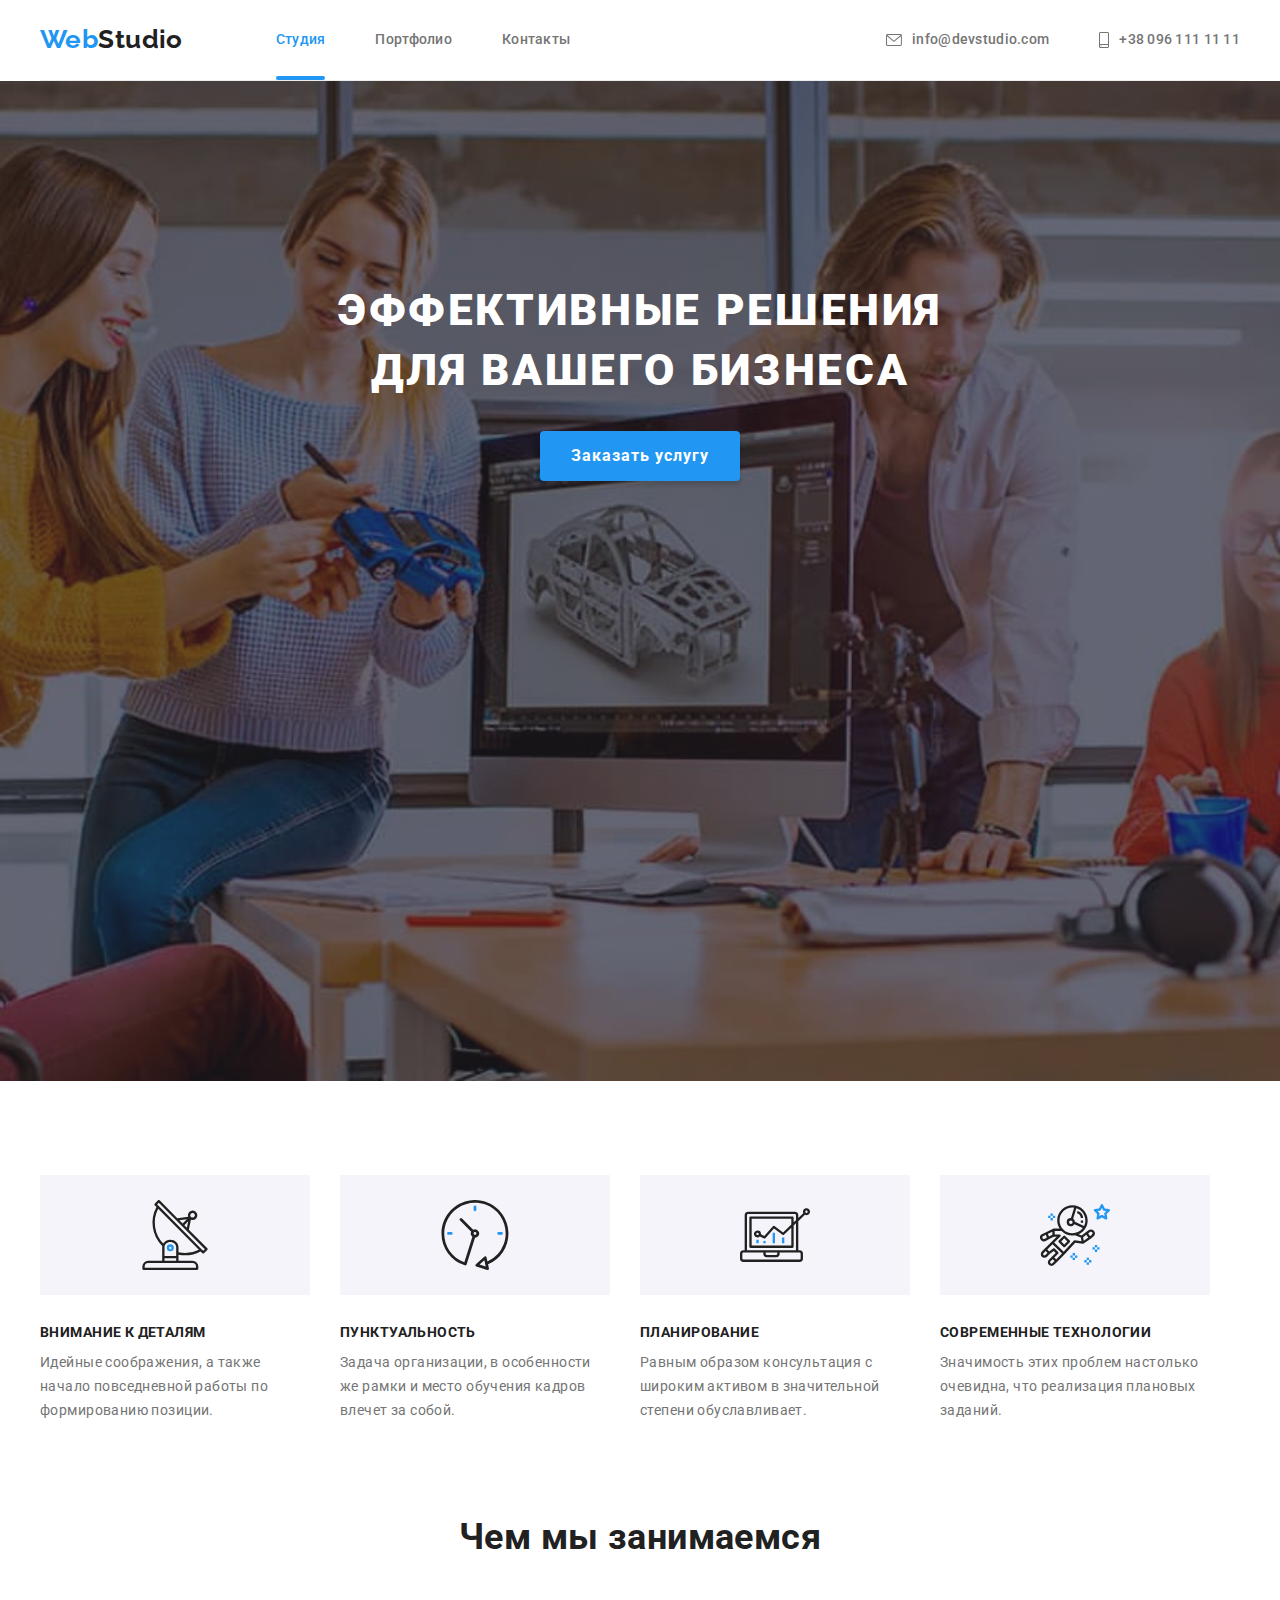
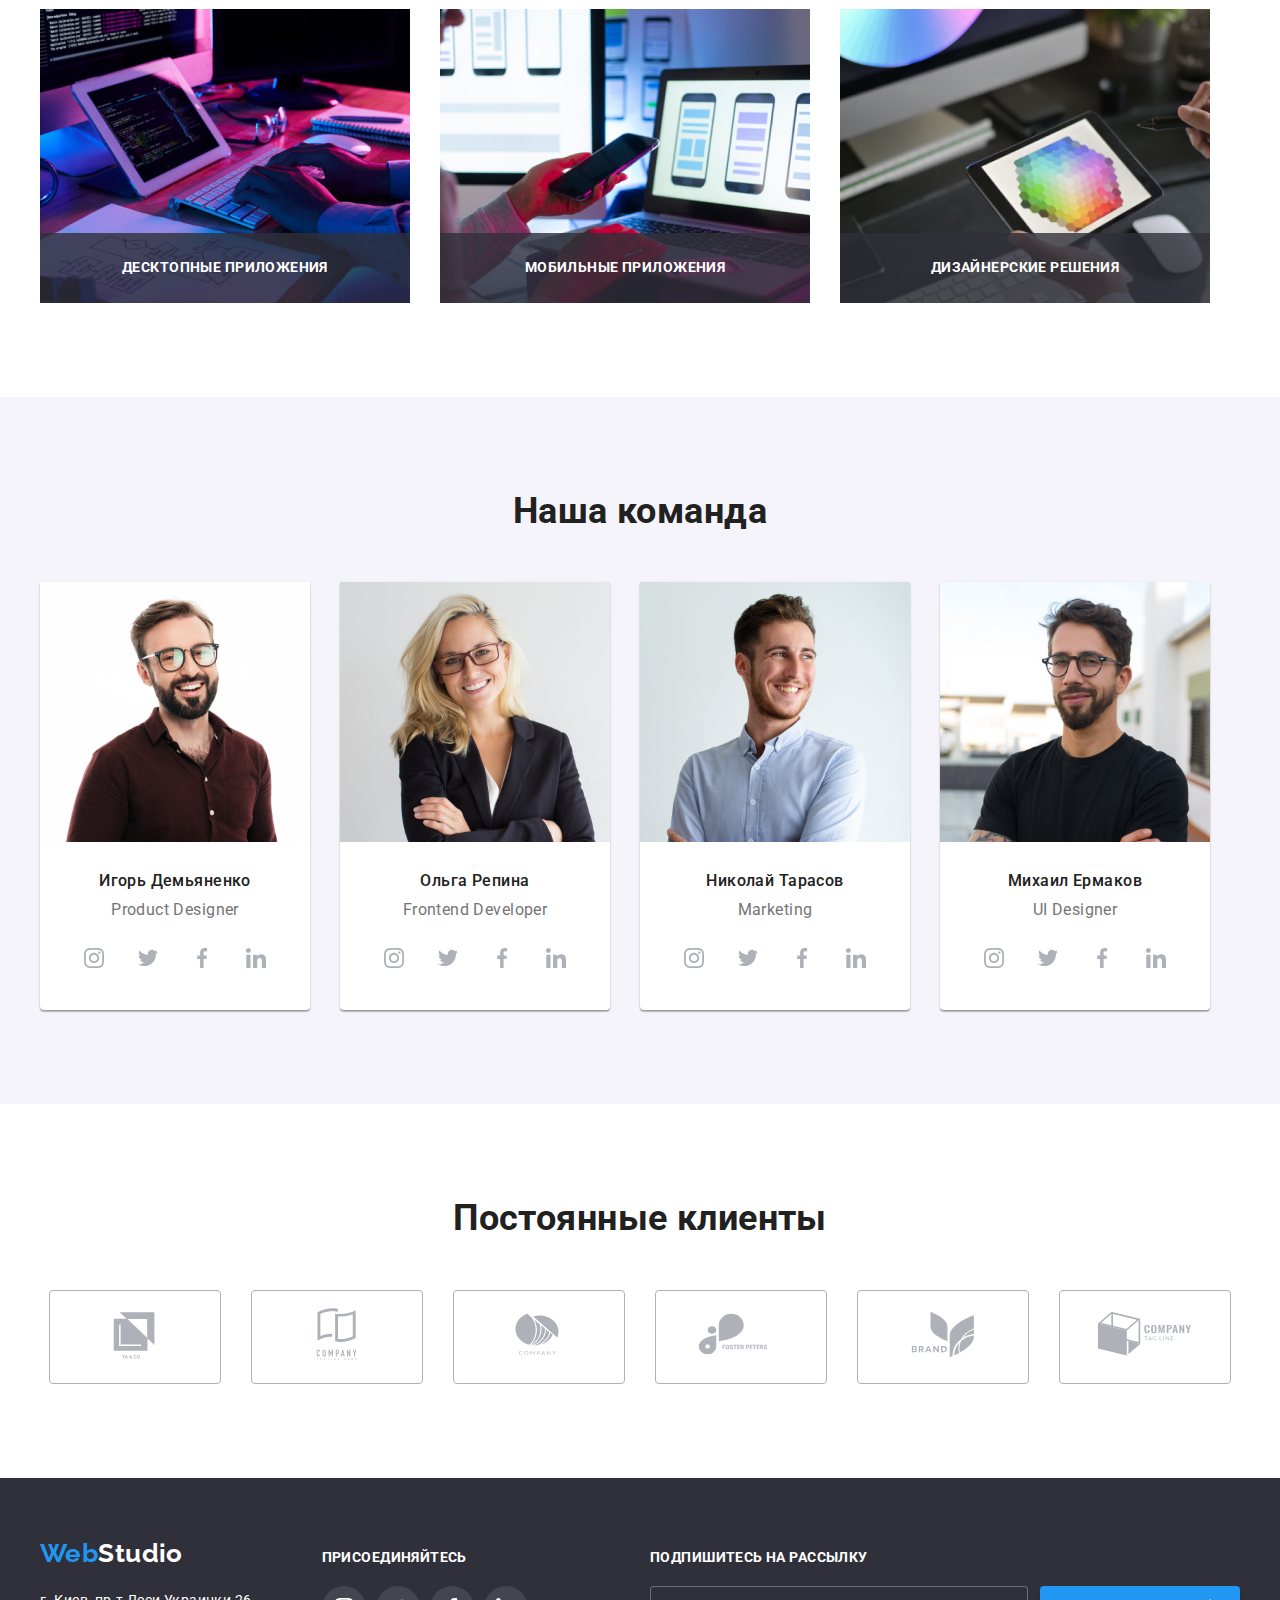
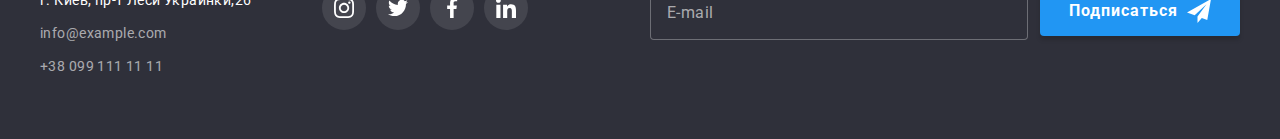
==== commit d4d140a9: "3" ====
--- a/index.html
+++ b/index.html
@@ -11,7 +11,7 @@
     <link rel="stylesheet" href="https://cdnjs.cloudflare.com/ajax/libs/modern-normalize/1.1.0/modern-normalize.min.css"
         integrity="sha512-wpPYUAdjBVSE4KJnH1VR1HeZfpl1ub8YT/NKx4PuQ5NmX2tKuGu6U/JRp5y+Y8XG2tV+wKQpNHVUX03MfMFn9Q=="
         crossorigin="anonymous" referrerpolicy="no-referrer" />
-    <link rel="stylesheet" href="css/styles.css">
+    <!-- <link rel="stylesheet" href="css/styles.css"> -->
     <link rel="stylesheet" href="css/main.css">
 </head>
 
--- a/css/main.css
+++ b/css/main.css
@@ -1,3 +1,63 @@
+:root {
+  --primery-text-color: #212121;
+  --title-text-color: #757575;
+  --acccent-text-color: #2196f3;
+  --text-white-color: #ffffff;
+  --button-portfolio: #f5f4fa;
+  --back-ground-color: #ffffff;
+  --border-color: #eeeeee;
+  --bkg-hover-btn-hero: #188ce8;
+  --bkg-hero: #2f303a;
+  --bottom-line-header: #ececec;
+  --logo-of-clients: #afb1b8;
+}
+
+body {
+  font-family: Roboto, sans-serif;
+  color: var(--title-text-color);
+  letter-spacing: 0.03em;
+  margin: 0;
+  background-color: var(--back-ground-color);
+  font-size: 14px;
+}
+
+img {
+  display: block;
+}
+
+.title {
+  color: var(--primery-text-color);
+  font-weight: 700;
+  font-size: 36px;
+  line-height: 1.16;
+  text-align: center;
+  margin-top: 0;
+  margin-bottom: 50px;
+}
+
+.text {
+  line-height: 1.71;
+  margin: 10px 0 0 0;
+}
+
+.container {
+  margin: 0 auto;
+  padding-left: 15px;
+  padding-right: 15px;
+  width: 1200px;
+}
+
+.section {
+  padding-top: 94px;
+  padding-bottom: 94px;
+}
+
+.list {
+  list-style: none;
+  padding: 0px;
+  margin: 0px;
+}
+
 .header {
   background-color: var(--back-ground-color);
 }
@@ -58,7 +118,7 @@
 }
 
 .site-nav__pages::after {
-  content: '';
+  content: "";
   position: absolute;
   background-color: var(--acccent-text-color);
   height: 4px;
@@ -171,4 +231,792 @@
 .hero__button:focus {
   background-color: var(--bkg-hover-btn-hero);
 }
-/*# sourceMappingURL=main.css.map */+
+.advantage {
+  padding-bottom: 0;
+}
+
+.list.odds {
+  display: -webkit-box;
+  display: -ms-flexbox;
+  display: flex;
+  -ms-flex-wrap: wrap;
+      flex-wrap: wrap;
+}
+
+.info::before {
+  display: block;
+  content: "";
+  height: 120px;
+  margin-bottom: 30px;
+  background-size: 70px;
+  background-repeat: no-repeat;
+  background-position: center;
+  background-color: var(--button-portfolio);
+}
+
+.ikon-clock::before {
+  background-image: url(../images/clock.svg);
+}
+
+.ikon-antenna::before {
+  background-image: url(../images/antenna.svg);
+}
+
+.ikon-diagram::before {
+  background-image: url(../images/diagram.svg);
+}
+
+.ikon-astronaut::before {
+  background-image: url(../images/astronaut.svg);
+}
+
+.info {
+  width: 270px;
+  margin-right: 30px;
+}
+
+.info:nth-child(4n) {
+  margin-right: 0;
+}
+
+.advantage-list {
+  color: var(--primery-text-color);
+  margin: 0;
+  font-weight: 700;
+  font-size: 14px;
+  line-height: 1.14;
+}
+
+.work-foto {
+  position: relative;
+}
+
+.work-text {
+  position: absolute;
+  left: 0;
+  bottom: 0;
+  height: 70px;
+  width: 100%;
+  margin: 0;
+  display: -webkit-box;
+  display: -ms-flexbox;
+  display: flex;
+  -webkit-box-pack: center;
+      -ms-flex-pack: center;
+          justify-content: center;
+  -webkit-box-align: center;
+      -ms-flex-align: center;
+          align-items: center;
+  font-weight: 700;
+  line-height: 1.14;
+  color: var(--text-white-color);
+  background-color: rgba(47, 48, 58, 0.8);
+}
+
+.example {
+  margin-right: 30px;
+}
+
+.example:nth-child(3n) {
+  margin-right: 0px;
+}
+
+.team {
+  background-color: var(--button-portfolio);
+}
+
+.list.row {
+  display: -webkit-box;
+  display: -ms-flexbox;
+  display: flex;
+  -ms-flex-wrap: wrap;
+      flex-wrap: wrap;
+}
+
+.staff {
+  background-color: var(--back-ground-color);
+  border-radius: 0 0 4px 4px;
+  margin-right: 30px;
+  -webkit-box-shadow: 0px 1px 3px rgba(0, 0, 0, 0.12), 0px 1px 1px rgba(0, 0, 0, 0.14), 0px 2px 1px rgba(0, 0, 0, 0.2);
+          box-shadow: 0px 1px 3px rgba(0, 0, 0, 0.12), 0px 1px 1px rgba(0, 0, 0, 0.14), 0px 2px 1px rgba(0, 0, 0, 0.2);
+}
+
+.staff:nth-child(4n) {
+  margin-right: 0;
+}
+
+.staff-info {
+  text-align: center;
+  padding-top: 30px;
+  padding-bottom: 30px;
+}
+
+.team-name {
+  color: var(--primery-text-color);
+  font-weight: 500;
+  font-size: 16px;
+  line-height: 1.18;
+  margin: 0 0 10px 0;
+}
+
+.position {
+  font-size: 16px;
+  line-height: 1.18;
+  margin: 0;
+}
+
+.staff-soc {
+  display: -webkit-box;
+  display: -ms-flexbox;
+  display: flex;
+  -webkit-box-pack: center;
+      -ms-flex-pack: center;
+          justify-content: center;
+  margin-top: 16px;
+}
+
+.soc-item + .soc-item {
+  margin-left: 10px;
+}
+
+.soc-link {
+  width: 44px;
+  height: 44px;
+  border-radius: 50%;
+  display: -webkit-box;
+  display: -ms-flexbox;
+  display: flex;
+  -webkit-box-align: center;
+      -ms-flex-align: center;
+          align-items: center;
+  -webkit-box-pack: center;
+      -ms-flex-pack: center;
+          justify-content: center;
+  fill: var(--logo-of-clients);
+}
+
+.soc-link:hover {
+  background-color: var(--acccent-text-color);
+  fill: var(--text-white-color);
+}
+
+.soc-link:focus {
+  background-color: var(--acccent-text-color);
+  fill: var(--text-white-color);
+}
+
+/* our clients */
+.clients-list {
+  display: -webkit-box;
+  display: -ms-flexbox;
+  display: flex;
+  -webkit-box-pack: center;
+      -ms-flex-pack: center;
+          justify-content: center;
+}
+
+.clients-item + .clients-item {
+  margin-left: 30px;
+}
+
+.clients-item {
+  width: 170px;
+  height: 92px;
+  border: 1px solid var(--logo-of-clients);
+  border-radius: 4px;
+  display: -webkit-box;
+  display: -ms-flexbox;
+  display: flex;
+  -webkit-box-pack: center;
+      -ms-flex-pack: center;
+          justify-content: center;
+  -webkit-box-align: center;
+      -ms-flex-align: center;
+          align-items: center;
+}
+
+.clients-item:hover,
+.clients-item:focus {
+  border-color: var(--acccent-text-color);
+}
+
+.clients-link {
+  padding: 15px 32px;
+  fill: var(--logo-of-clients);
+}
+
+.clients-link:hover,
+.clients-link:focus {
+  fill: var(--acccent-text-color);
+}
+
+.portfolio {
+  background-color: var(--back-ground-color);
+}
+
+.portfolio-btn {
+  padding-top: 0;
+  padding-bottom: 50px;
+}
+
+.portfolio-title {
+  margin: 0 0 4px 0;
+  color: var(--primery-text-color);
+  font-weight: 700;
+  font-size: 18px;
+  line-height: 2;
+  letter-spacing: 0.06em;
+}
+
+.potrfolio-text {
+  margin: 0;
+  color: var(--title-text-color);
+  font-size: 16px;
+  line-height: 1.88;
+}
+
+.portfolio-btn.list {
+  display: -webkit-box;
+  display: -ms-flexbox;
+  display: flex;
+  -webkit-box-pack: center;
+      -ms-flex-pack: center;
+          justify-content: center;
+}
+
+.portfolio-btn .item + .item {
+  margin-left: 8px;
+}
+
+.btn-filter {
+  display: inline-block;
+  color: var(--primery-text-color);
+  background-color: var(--button-portfolio);
+  font-family: "Roboto";
+  font-style: normal;
+  font-weight: 500;
+  font-size: 16px;
+  line-height: 1.62;
+  letter-spacing: 0.03em;
+  border-radius: 4px;
+  padding: 6px 22px;
+  text-align: center;
+  border: 1px transparent;
+  cursor: pointer;
+}
+
+.btn-filter:hover,
+.btn-filter:focus {
+  color: var(--text-white-color);
+  background-color: var(--acccent-text-color);
+  -webkit-box-shadow: 0px 3px 1px rgba(0, 0, 0, 0.1), 0px 1px 2px rgba(0, 0, 0, 0.08), 0px 2px 2px rgba(0, 0, 0, 0.12);
+          box-shadow: 0px 3px 1px rgba(0, 0, 0, 0.1), 0px 1px 2px rgba(0, 0, 0, 0.08), 0px 2px 2px rgba(0, 0, 0, 0.12);
+}
+
+.portfolio-foto {
+  display: -webkit-box;
+  display: -ms-flexbox;
+  display: flex;
+  -ms-flex-wrap: wrap;
+      flex-wrap: wrap;
+}
+
+.border-content {
+  padding: 20px 24px;
+  border-bottom: 1px solid var(--border-color);
+  border-left: 1px solid var(--border-color);
+  border-right: 1px solid var(--border-color);
+}
+
+.element {
+  margin-right: 30px;
+  margin-bottom: 30px;
+}
+
+.decor:hover .portfolio-inbox,
+.decor:focus .portfolio-inbox {
+  -webkit-transform: translateY(0);
+          transform: translateY(0);
+}
+
+.decor:hover,
+.decor:focus {
+  -webkit-box-shadow: 0px 1px 1px rgba(0, 0, 0, 0.12), 0px 4px 4px rgba(0, 0, 0, 0.06), 1px 4px 6px rgba(0, 0, 0, 0.16);
+          box-shadow: 0px 1px 1px rgba(0, 0, 0, 0.12), 0px 4px 4px rgba(0, 0, 0, 0.06), 1px 4px 6px rgba(0, 0, 0, 0.16);
+}
+
+.element:nth-child(3n) {
+  margin-right: 0;
+}
+
+.element:nth-last-child(-n+3) {
+  margin-bottom: 0;
+}
+
+.decor {
+  text-decoration: none;
+  display: block;
+}
+
+.portfolio-box {
+  position: relative;
+  overflow: hidden;
+}
+
+.portfolio-inbox {
+  position: absolute;
+  left: 0;
+  bottom: 0;
+  height: 100%;
+  margin: 0;
+  padding: 64px 24px 64px 24px;
+  color: var(--text-white-color);
+  background-color: rgba(33, 150, 243, 0.9);
+  font-size: 18px;
+  line-height: 1.55;
+  -webkit-transform: translateY(101%);
+          transform: translateY(101%);
+  -webkit-transition: -webkit-transform 250ms cubic-bezier(0.4, 0, 0.2, 1);
+  transition: -webkit-transform 250ms cubic-bezier(0.4, 0, 0.2, 1);
+  transition: transform 250ms cubic-bezier(0.4, 0, 0.2, 1);
+  transition: transform 250ms cubic-bezier(0.4, 0, 0.2, 1), -webkit-transform 250ms cubic-bezier(0.4, 0, 0.2, 1);
+}
+
+.logo-footer {
+  color: var(--acccent-text-color);
+  font-family: Raleway, sans-serif;
+  font-weight: 700;
+  font-size: 26px;
+  line-height: 1.2;
+  text-decoration: none;
+}
+
+.footer-content {
+  font-style: normal;
+  margin-right: 70px;
+}
+
+.footer {
+  background-color: var(--bkg-hero);
+  padding-top: 60px;
+  padding-bottom: 60px;
+}
+
+.about-footer {
+  display: -webkit-box;
+  display: -ms-flexbox;
+  display: flex;
+}
+
+.contact-map {
+  display: inline-block;
+  color: var(--text-white-color);
+  line-height: 1.71;
+  text-decoration: none;
+  margin: 20px 0 0 0;
+}
+
+.contact-footer {
+  display: inline-block;
+  color: rgba(255, 255, 255, 0.6);
+  line-height: 1.71;
+  text-decoration: none;
+  margin: 9px 0 0 0;
+}
+
+.invite {
+  margin-top: 12px;
+  margin-bottom: 20px;
+  font-family: "Roboto";
+  font-style: normal;
+  font-weight: 700;
+  font-size: 14px;
+  line-height: 1.14;
+  letter-spacing: 0.03em;
+  color: var(--text-white-color);
+}
+
+.footer-soc {
+  display: -webkit-box;
+  display: -ms-flexbox;
+  display: flex;
+}
+
+.footer-nav :hover,
+.footer-nav :focus {
+  color: var(--acccent-text-color);
+}
+
+.social-item {
+  margin-right: 10px;
+}
+
+.social-link {
+  width: 44px;
+  height: 44px;
+  border-radius: 50%;
+  display: -webkit-box;
+  display: -ms-flexbox;
+  display: flex;
+  -webkit-box-align: center;
+      -ms-flex-align: center;
+          align-items: center;
+  -webkit-box-pack: center;
+      -ms-flex-pack: center;
+          justify-content: center;
+  background: rgba(255, 255, 255, 0.1);
+}
+
+.social-link:hover {
+  background-color: var(--acccent-text-color);
+}
+
+.social-link:focus {
+  background-color: var(--acccent-text-color);
+}
+
+.social-element {
+  fill: var(--text-white-color);
+}
+
+.subscribe {
+  margin-left: auto;
+}
+
+.box-subscribe {
+  display: -webkit-box;
+  display: -ms-flexbox;
+  display: flex;
+}
+
+.input-subscribe {
+  width: 358px;
+  height: 50px;
+  border: 1px solid rgba(255, 255, 255, 0.3);
+  border-radius: 4px;
+  background-color: var(--bkg-hero);
+  padding-left: 16px;
+  display: -webkit-box;
+  display: -ms-flexbox;
+  display: flex;
+  -webkit-box-align: center;
+      -ms-flex-align: center;
+          align-items: center;
+  font-family: "Roboto";
+  font-style: normal;
+  font-weight: 400;
+  font-size: 16px;
+  line-height: 1.25;
+  color: rgba(255, 255, 255, 0.6);
+  letter-spacing: 0.03em;
+}
+
+.input-subscribe::-webkit-input-placeholder {
+  color: rgba(255, 255, 255, 0.6);
+}
+
+.input-subscribe::-moz-placeholder {
+  color: rgba(255, 255, 255, 0.6);
+}
+
+.input-subscribe:-ms-input-placeholder {
+  color: rgba(255, 255, 255, 0.6);
+}
+
+.input-subscribe::-ms-input-placeholder {
+  color: rgba(255, 255, 255, 0.6);
+}
+
+.input-subscribe::placeholder {
+  color: rgba(255, 255, 255, 0.6);
+}
+
+.btn-subscribe {
+  display: -webkit-box;
+  display: -ms-flexbox;
+  display: flex;
+  -webkit-box-align: center;
+      -ms-flex-align: center;
+          align-items: center;
+  -webkit-box-pack: justify;
+      -ms-flex-pack: justify;
+          justify-content: space-between;
+  height: 50px;
+  width: 200px;
+  padding: 0 29px;
+  color: var(--text-white-color);
+  background-color: var(--acccent-text-color);
+  font-family: "Roboto";
+  font-weight: 700;
+  font-size: 16px;
+  line-height: 1.88;
+  letter-spacing: 0.06em;
+  border-radius: 4px;
+  margin-left: 12px;
+  text-align: center;
+  border: 1px transparent;
+  cursor: pointer;
+  -webkit-box-shadow: 0px 4px 4px rgba(0, 0, 0, 0.15);
+          box-shadow: 0px 4px 4px rgba(0, 0, 0, 0.15);
+}
+
+.btn-subscribe:hover,
+.btn-subscribe:focus {
+  background-color: var(--bkg-hover-btn-hero);
+}
+
+.is-hidden {
+  visibility: hidden;
+  opacity: 0;
+  pointer-events: none;
+}
+
+.backdrop {
+  position: fixed;
+  top: 0;
+  left: 0;
+  width: 100%;
+  height: 100%;
+  background-color: rgba(0, 0, 0, 0.2);
+  -webkit-transition: opacity 250ms, visibility 250ms;
+  transition: opacity 250ms, visibility 250ms;
+}
+
+.backdrop.is-hidden .modal {
+  -webkit-transform: translate(-50%, -50%) scale(10%);
+          transform: translate(-50%, -50%) scale(10%);
+}
+
+.modal {
+  position: absolute;
+  top: 50%;
+  left: 50%;
+  -webkit-transform: translate(-50%, -50%) scale(100%);
+          transform: translate(-50%, -50%) scale(100%);
+  width: 528px;
+  min-height: 581px;
+  padding: 40px;
+  background-color: var(--back-ground-color);
+  -webkit-box-shadow: 0px 1px 3px rgba(0, 0, 0, 0.12), 0px 1px 1px rgba(0, 0, 0, 0.14), 0px 2px 1px rgba(0, 0, 0, 0.2);
+          box-shadow: 0px 1px 3px rgba(0, 0, 0, 0.12), 0px 1px 1px rgba(0, 0, 0, 0.14), 0px 2px 1px rgba(0, 0, 0, 0.2);
+  border-radius: 4px;
+  -webkit-transition: -webkit-transform 250ms cubic-bezier(0.075, 0.82, 0.165, 1);
+  transition: -webkit-transform 250ms cubic-bezier(0.075, 0.82, 0.165, 1);
+  transition: transform 250ms cubic-bezier(0.075, 0.82, 0.165, 1);
+  transition: transform 250ms cubic-bezier(0.075, 0.82, 0.165, 1), -webkit-transform 250ms cubic-bezier(0.075, 0.82, 0.165, 1);
+}
+
+.modal__close:hover,
+.modal__close:focus {
+  fill: var(--acccent-text-color);
+}
+
+.modal__close {
+  display: -webkit-box;
+  display: -ms-flexbox;
+  display: flex;
+  -webkit-box-pack: center;
+      -ms-flex-pack: center;
+          justify-content: center;
+  -webkit-box-align: center;
+      -ms-flex-align: center;
+          align-items: center;
+  position: absolute;
+  width: 30px;
+  height: 30px;
+  top: 8px;
+  right: 8px;
+  cursor: pointer;
+  background-color: var(--back-ground-color);
+  border-radius: 50%;
+  border: 1px solid rgba(0, 0, 0, 0.1);
+  padding: 0;
+}
+
+.modal__title {
+  margin: 0;
+  padding-bottom: 12px;
+  font-weight: 700;
+  font-size: 20px;
+  line-height: 1.15;
+  text-align: center;
+  color: var(--primery-text-color);
+}
+
+.modal__group {
+  display: -webkit-box;
+  display: -ms-flexbox;
+  display: flex;
+  -webkit-box-orient: vertical;
+  -webkit-box-direction: normal;
+      -ms-flex-direction: column;
+          flex-direction: column;
+}
+
+.modal__label {
+  position: relative;
+  padding-bottom: 4px;
+  font-size: 12px;
+  line-height: 1.16;
+  letter-spacing: 0.01em;
+  color: var(--title-text-color);
+}
+
+.modal__field {
+  position: relative;
+  display: -webkit-box;
+  display: -ms-flexbox;
+  display: flex;
+  -webkit-box-orient: vertical;
+  -webkit-box-direction: normal;
+      -ms-flex-direction: column;
+          flex-direction: column;
+  margin-bottom: 10px;
+}
+
+.modal__input:focus {
+  outline: 1px solid var(--acccent-text-color);
+}
+
+.modal__input:focus + .modal__icon {
+  fill: var(--acccent-text-color);
+}
+
+.modal__input {
+  height: 40px;
+  padding-left: 42px;
+  border: 1px solid rgba(33, 33, 33, 0.2);
+  border-radius: 4px;
+  -webkit-transition: 250ms cubic-bezier(0.4, 0, 0.2, 1);
+  transition: 250ms cubic-bezier(0.4, 0, 0.2, 1);
+}
+
+.modal__icon {
+  position: absolute;
+  top: 50%;
+  left: 12px;
+  -webkit-transform: translateY(-50%);
+          transform: translateY(-50%);
+  -webkit-transition: 250ms cubic-bezier(0.4, 0, 0.2, 1);
+  transition: 250ms cubic-bezier(0.4, 0, 0.2, 1);
+}
+
+.modal__coment:focus {
+  outline: 1px solid var(--acccent-text-color);
+}
+
+.modal__coment {
+  margin-bottom: 20px;
+  padding: 12px 16px;
+  resize: none;
+  height: 120px;
+  border: 1px solid rgba(33, 33, 33, 0.2);
+  border-radius: 4px;
+  -webkit-transition: 250ms cubic-bezier(0.4, 0, 0.2, 1);
+  transition: 250ms cubic-bezier(0.4, 0, 0.2, 1);
+}
+
+.modal__coment::-webkit-input-placeholder {
+  font-size: 12px;
+  line-height: 1.16;
+  letter-spacing: 0.01em;
+  color: rgba(117, 117, 117, 0.5);
+  background-color: transparent;
+}
+
+.modal__coment::-moz-placeholder {
+  font-size: 12px;
+  line-height: 1.16;
+  letter-spacing: 0.01em;
+  color: rgba(117, 117, 117, 0.5);
+  background-color: transparent;
+}
+
+.modal__coment:-ms-input-placeholder {
+  font-size: 12px;
+  line-height: 1.16;
+  letter-spacing: 0.01em;
+  color: rgba(117, 117, 117, 0.5);
+  background-color: transparent;
+}
+
+.modal__coment::-ms-input-placeholder {
+  font-size: 12px;
+  line-height: 1.16;
+  letter-spacing: 0.01em;
+  color: rgba(117, 117, 117, 0.5);
+  background-color: transparent;
+}
+
+.modal__coment::placeholder {
+  font-size: 12px;
+  line-height: 1.16;
+  letter-spacing: 0.01em;
+  color: rgba(117, 117, 117, 0.5);
+  background-color: transparent;
+}
+
+.modal__agree {
+  position: relative;
+  line-height: 1.71;
+  display: -webkit-box;
+  display: -ms-flexbox;
+  display: flex;
+  -webkit-box-align: center;
+      -ms-flex-align: center;
+          align-items: center;
+  -webkit-box-pack: center;
+      -ms-flex-pack: center;
+          justify-content: center;
+}
+
+.modal__link {
+  line-height: 1.71;
+  color: var(--acccent-text-color);
+}
+
+.modal__link:hover {
+  text-decoration: none;
+}
+
+.visually-hidden {
+  -webkit-appearance: none;
+  -moz-appearance: none;
+  appearance: none;
+}
+
+.modal__checkbox {
+  position: absolute;
+}
+
+.modal__castom-checkbox {
+  margin-right: 7px;
+  width: 16px;
+  height: 15px;
+  border-radius: 2px;
+  border: 2px solid var(--primery-text-color);
+}
+
+.modal__checkbox:checked + .modal__castom-checkbox {
+  background-color: var(--acccent-text-color);
+  border-color: transparent;
+  background-origin: content-box;
+  background-image: url(../images/check.svg);
+  background-size: contain;
+  background-repeat: no-repeat;
+}
+
+.modal__checkbox:focus + .modal__castom-checkbox {
+  -webkit-box-shadow: 0px 0px 1px 1px rgba(96, 93, 93, 0.8);
+          box-shadow: 0px 0px 1px 1px rgba(96, 93, 93, 0.8);
+}
+
+.modal__button {
+  display: -webkit-box;
+  display: -ms-flexbox;
+  display: flex;
+  -webkit-box-pack: center;
+      -ms-flex-pack: center;
+          justify-content: center;
+}/*# sourceMappingURL=main.css.map */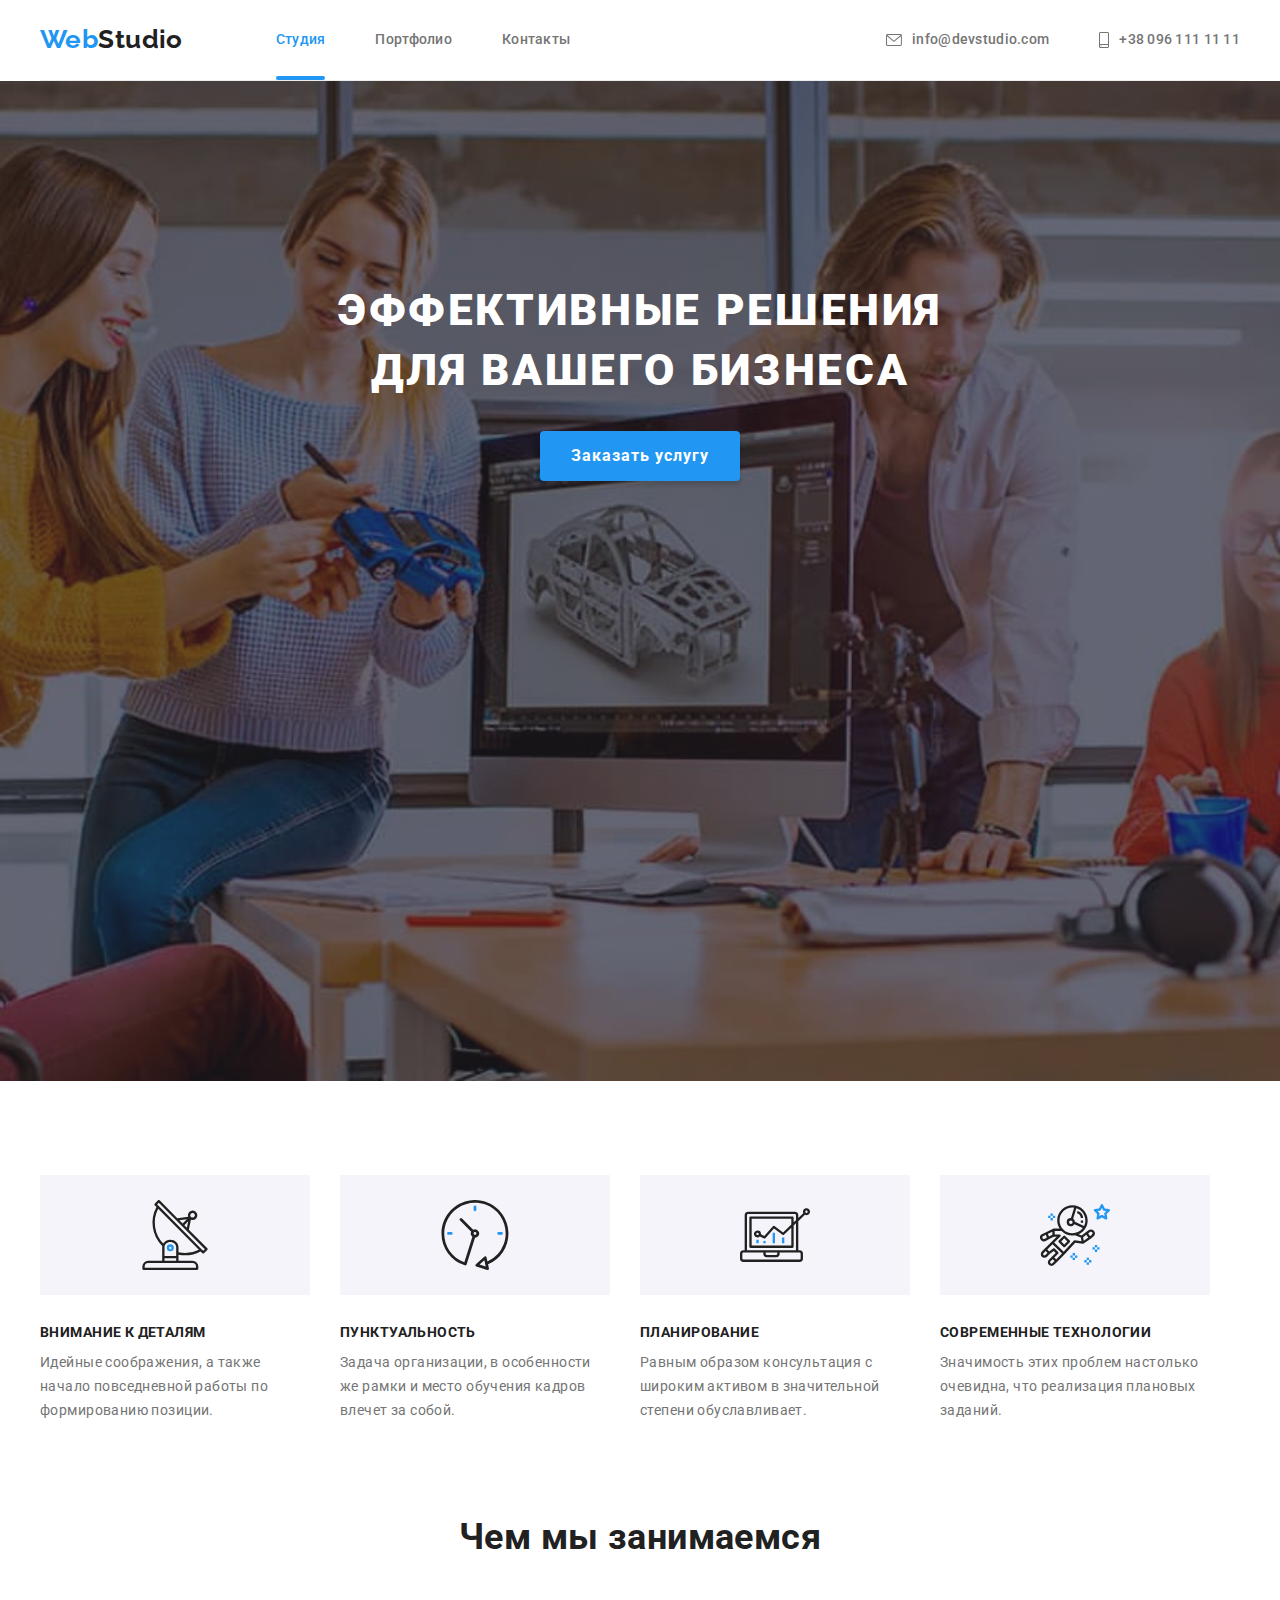
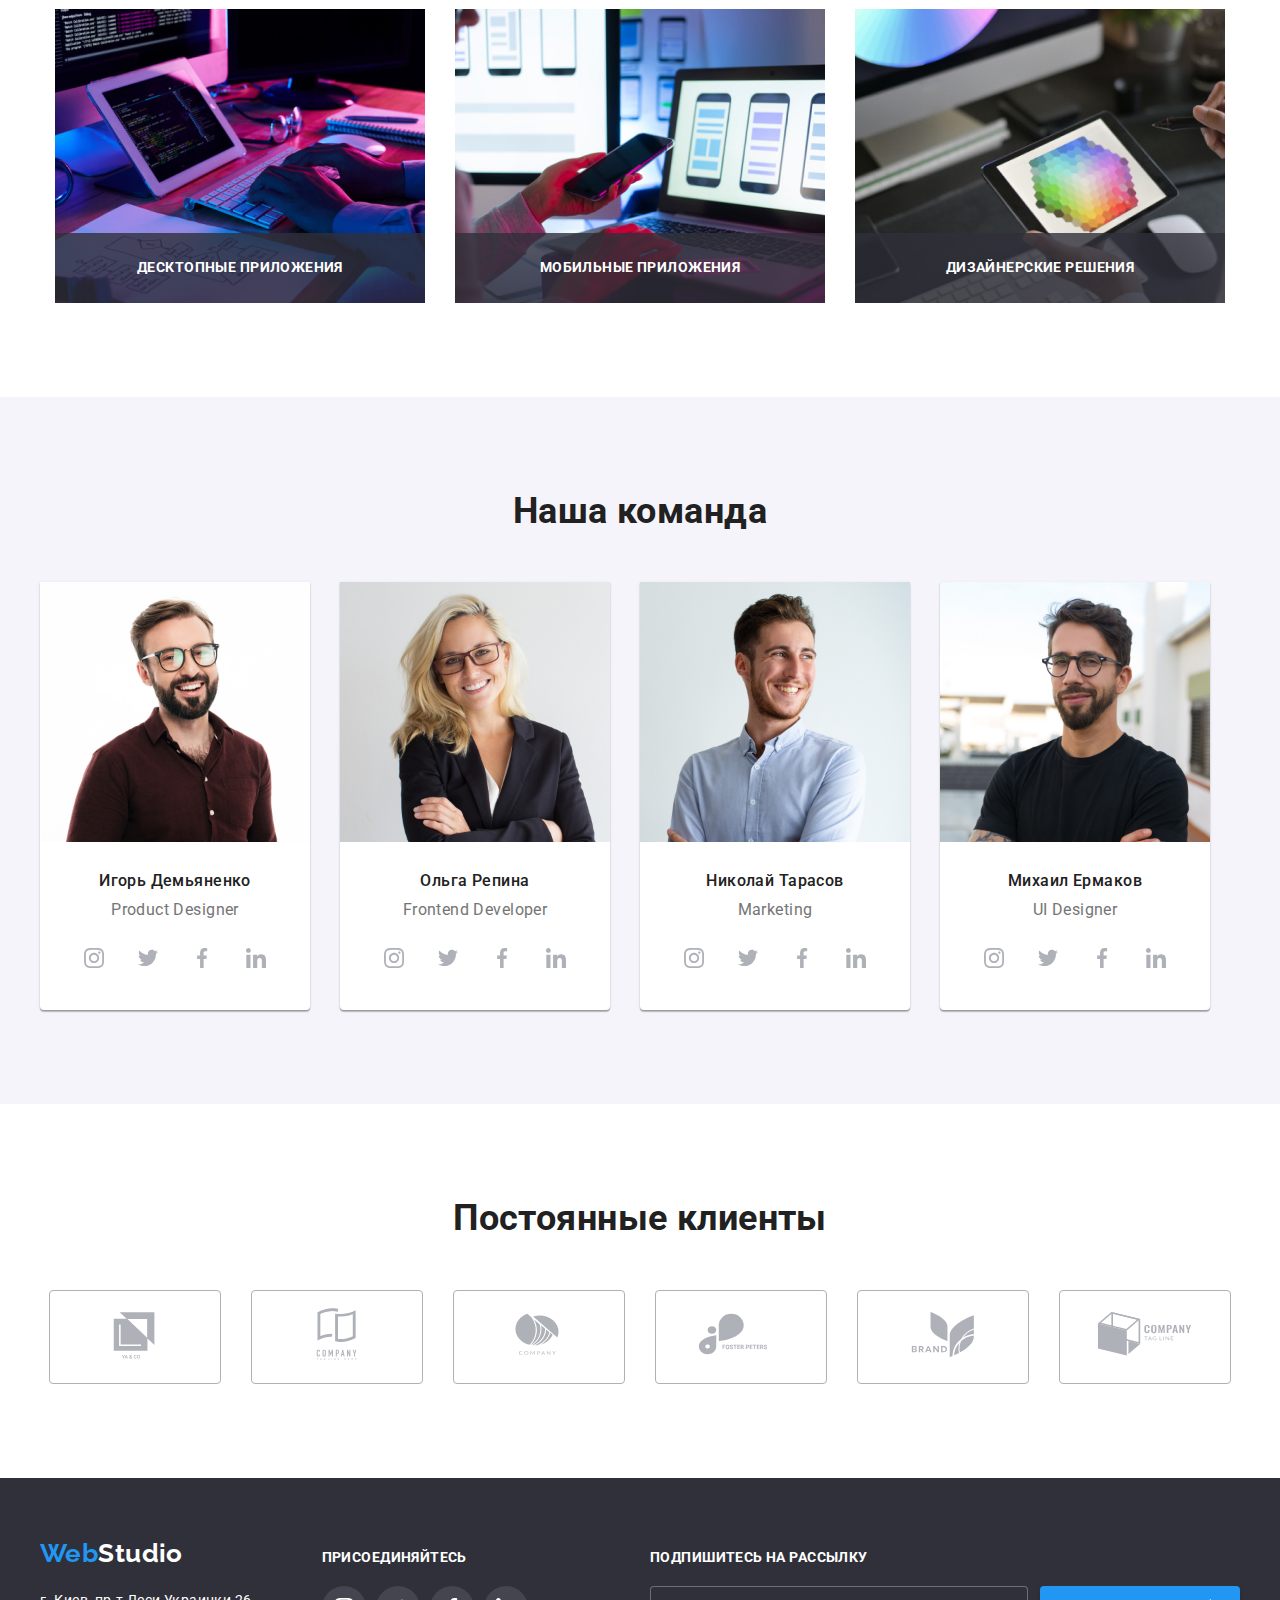
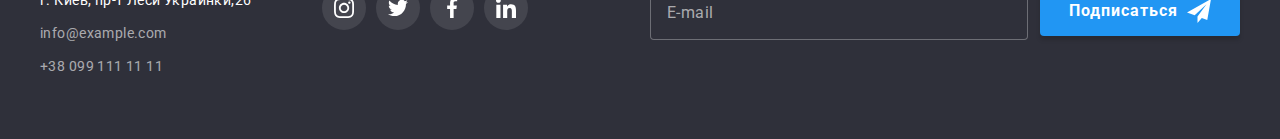
==== commit 45ad026b: "add mixin and placeholder" ====
--- a/index.html
+++ b/index.html
@@ -12,7 +12,8 @@
         integrity="sha512-wpPYUAdjBVSE4KJnH1VR1HeZfpl1ub8YT/NKx4PuQ5NmX2tKuGu6U/JRp5y+Y8XG2tV+wKQpNHVUX03MfMFn9Q=="
         crossorigin="anonymous" referrerpolicy="no-referrer" />
     <!-- <link rel="stylesheet" href="css/styles.css"> -->
-    <link rel="stylesheet" href="css/main.css">
+    <!-- <link rel="stylesheet" href="css/main.css"> -->
+    <link rel="stylesheet" href="css/main.min.css">
 </head>
 
 <body>
@@ -62,24 +63,24 @@
         <section class="advantage section">
             <div class="container">
                 
-            <ul class="list odds">
+            <ul class="advantage__list list">
                 
-                <li class="info ikon-antenna">
-                    <h3 class="advantage-list">ВНИМАНИЕ К ДЕТАЛЯМ</h3>
-                    <p class="text">Идейные соображения, а также начало повседневной работы по формированию позиции.</p>
+                <li class="advantage__item icon-antenna">
+                    <h3 class="advantage__title">ВНИМАНИЕ К ДЕТАЛЯМ</h3>
+                    <p class="advantage__text">Идейные соображения, а также начало повседневной работы по формированию позиции.</p>
                 </li>
                 
-                <li class="info ikon-clock">
-                    <h3 class="advantage-list">ПУНКТУАЛЬНОСТЬ</h3>
-                    <p class="text">Задача организации, в особенности же рамки и место обучения кадров влечет за собой.</p>
-                </li>
-                <li class="info ikon-diagram">
-                    <h3 class="advantage-list">ПЛАНИРОВАНИЕ</h3>
-                    <p class="text">Равным образом консультация с широким активом в значительной степени обуславливает.</p>
-                </li>
-                <li class="info ikon-astronaut">
-                    <h3 class="advantage-list">СОВРЕМЕННЫЕ ТЕХНОЛОГИИ</h3>
-                    <p class="text">Значимость этих проблем настолько очевидна, что реализация плановых заданий.</p>
+                <li class="advantage__item icon-clock">
+                    <h3 class="advantage__title">ПУНКТУАЛЬНОСТЬ</h3>
+                    <p class="advantage__text">Задача организации, в особенности же рамки и место обучения кадров влечет за собой.</p>
+                </li>
+                <li class="advantage__item iсon-diagram">
+                    <h3 class="advantage__title">ПЛАНИРОВАНИЕ</h3>
+                    <p class="advantage__text">Равным образом консультация с широким активом в значительной степени обуславливает.</p>
+                </li>
+                <li class="advantage__item icon-astronaut">
+                    <h3 class="advantage__title">СОВРЕМЕННЫЕ ТЕХНОЛОГИИ</h3>
+                    <p class="advantage__text">Значимость этих проблем настолько очевидна, что реализация плановых заданий.</p>
                 </li>
                 
             </ul>
@@ -89,24 +90,24 @@
             <!-- our work -->
             <section class="work section">
                 <div class="container">
-                    <h2 class="title">Чем мы занимаемся</h2>
-                    <ul class="list row">
-                        <li class="example">
-                            <div class="work-foto">
+                    <h2 class="work__title">Чем мы занимаемся</h2>
+                    <ul class="work__list list">
+                        <li class="work__item">
+                            <div class="work__foto">
                                 <img src="./images/img-1.jpg" alt="фото" width="370" height="294">
-                                <p class="work-text">ДЕСКТОПНЫЕ ПРИЛОЖЕНИЯ</p>
+                                <p class="work__text">ДЕСКТОПНЫЕ ПРИЛОЖЕНИЯ</p>
                             </div>
                         </li>
-                        <li class="example">
-                            <div class="work-foto">
+                        <li class="work__item">
+                            <div class="work__foto">
                                 <img src="./images/img-2.jpg" alt="фото" width="370" height="294">
-                                <p class="work-text">МОБИЛЬНЫЕ ПРИЛОЖЕНИЯ</p>
+                                <p class="work__text">МОБИЛЬНЫЕ ПРИЛОЖЕНИЯ</p>
                             </div>
                         </li>
-                        <li class="example">
-                            <div class="work-foto">
+                        <li class="work__item">
+                            <div class="work__foto">
                                 <img src="./images/img-3.jpg" alt="фото" width="370" height="294">
-                                <p class="work-text">ДИЗАЙНЕРСКИЕ РЕШЕНИЯ</p>
+                                <p class="work__text">ДИЗАЙНЕРСКИЕ РЕШЕНИЯ</p>
                             </div>
                         </li>
                     </ul>
@@ -116,7 +117,7 @@
         <!-- section-our-team -->
         <section class="team section">
             <div class="container">
-            <h2 class="title">Наша команда</h2>
+            <h2 class="team__title">Наша команда</h2>
             <ul class="list row">
                 <li class="staff">
                     <img src="./images/img-igor.jpg" alt="Игорь Демьяненко" width="270" height="260">
@@ -273,45 +274,45 @@
         <!-- our clients -->
         <section class="section">
             <div class="container">
-            <h2 class="title">Постоянные клиенты</h2>
-            <ul class="clients-list list">
-                <li class="clients-item">
-                    <a href="" class="clients-link">
+            <h2 class="clients__title">Постоянные клиенты</h2>
+            <ul class="clients__list list">
+                <li class="clients__item">
+                    <a href="" class="clients__link">
                         <svg width="106" height="60">
                             <use href="./images/symbol-defs.svg#Logo-1"></use>
                         </svg>
                     </a>
                 </li>
-                <li class="clients-item">
-                    <a href="" class="clients-link">
+                <li class="clients__item">
+                    <a href="" class="clients__link">
                         <svg width="106" height="60">
                             <use href="./images/symbol-defs.svg#Logo-2"></use>
                         </svg>
                     </a>
                 </li>
-                <li class="clients-item">
-                    <a href="" class="clients-link">
+                <li class="clients__item">
+                    <a href="" class="clients__link">
                         <svg width="106" height="60">
                             <use href="./images/symbol-defs.svg#Logo-3"></use>
                         </svg>
                     </a>
                 </li>
-                <li class="clients-item">
-                    <a href="" class="clients-link">
+                <li class="clients__item">
+                    <a href="" class="clients__link">
                         <svg width="106" height="60">
                             <use href="./images/symbol-defs.svg#Logo-4"></use>
                         </svg>
                     </a>
                 </li>
-                <li class="clients-item">
-                    <a href="" class="clients-link">
+                <li class="clients__item">
+                    <a href="" class="clients__link">
                         <svg width="106" height="60">
                             <use href="./images/symbol-defs.svg#Logo-5"></use>
                         </svg>
                     </a>
                 </li>
-                <li class="clients-item">
-                    <a href="" class="clients-link">
+                <li class="clients__item">
+                    <a href="" class="clients__link">
                         <svg width="106" height="60">
                             <use href="./images/symbol-defs.svg#Logo-6"></use>
                         </svg>
--- a/css/main.css
+++ b/css/main.css
@@ -1,3 +1,4 @@
+@charset "UTF-8";
 :root {
   --primery-text-color: #212121;
   --title-text-color: #757575;
@@ -25,21 +26,6 @@
   display: block;
 }
 
-.title {
-  color: var(--primery-text-color);
-  font-weight: 700;
-  font-size: 36px;
-  line-height: 1.16;
-  text-align: center;
-  margin-top: 0;
-  margin-bottom: 50px;
-}
-
-.text {
-  line-height: 1.71;
-  margin: 10px 0 0 0;
-}
-
 .container {
   margin: 0 auto;
   padding-left: 15px;
@@ -58,6 +44,261 @@
   margin: 0px;
 }
 
+.is-hidden {
+  visibility: hidden;
+  opacity: 0;
+  pointer-events: none;
+}
+
+.backdrop {
+  position: fixed;
+  top: 0;
+  left: 0;
+  width: 100%;
+  height: 100%;
+  background-color: rgba(0, 0, 0, 0.2);
+  -webkit-transition: opacity 250ms, visibility 250ms;
+  transition: opacity 250ms, visibility 250ms;
+}
+
+.modal {
+  position: absolute;
+  top: 50%;
+  left: 50%;
+  -webkit-transform: translate(-50%, -50%) scale(100%);
+          transform: translate(-50%, -50%) scale(100%);
+  width: 528px;
+  min-height: 581px;
+  padding: 40px;
+  background-color: var(--back-ground-color);
+  -webkit-box-shadow: 0px 1px 3px rgba(0, 0, 0, 0.12), 0px 1px 1px rgba(0, 0, 0, 0.14), 0px 2px 1px rgba(0, 0, 0, 0.2);
+          box-shadow: 0px 1px 3px rgba(0, 0, 0, 0.12), 0px 1px 1px rgba(0, 0, 0, 0.14), 0px 2px 1px rgba(0, 0, 0, 0.2);
+  border-radius: 4px;
+  -webkit-transition: -webkit-transform 250ms cubic-bezier(0.075, 0.82, 0.165, 1);
+  transition: -webkit-transform 250ms cubic-bezier(0.075, 0.82, 0.165, 1);
+  transition: transform 250ms cubic-bezier(0.075, 0.82, 0.165, 1);
+  transition: transform 250ms cubic-bezier(0.075, 0.82, 0.165, 1), -webkit-transform 250ms cubic-bezier(0.075, 0.82, 0.165, 1);
+}
+.backdrop.is-hidden .modal {
+  -webkit-transform: translate(-50%, -50%) scale(10%);
+          transform: translate(-50%, -50%) scale(10%);
+}
+
+.modal__close {
+  display: -webkit-box;
+  display: -ms-flexbox;
+  display: flex;
+  -webkit-box-pack: center;
+      -ms-flex-pack: center;
+          justify-content: center;
+  -webkit-box-align: center;
+      -ms-flex-align: center;
+          align-items: center;
+  position: absolute;
+  width: 30px;
+  height: 30px;
+  top: 8px;
+  right: 8px;
+  cursor: pointer;
+  background-color: var(--back-ground-color);
+  border-radius: 50%;
+  border: 1px solid rgba(0, 0, 0, 0.1);
+  padding: 0;
+}
+.modal__close:hover, .modal__close:focus {
+  fill: var(--acccent-text-color);
+}
+
+.modal__title {
+  margin: 0;
+  padding-bottom: 12px;
+  font-weight: 700;
+  font-size: 20px;
+  line-height: 1.15;
+  text-align: center;
+  color: var(--primery-text-color);
+}
+
+.modal__group {
+  display: -webkit-box;
+  display: -ms-flexbox;
+  display: flex;
+  -webkit-box-orient: vertical;
+  -webkit-box-direction: normal;
+      -ms-flex-direction: column;
+          flex-direction: column;
+}
+
+.modal__label {
+  position: relative;
+  padding-bottom: 4px;
+  font-size: 12px;
+  line-height: 1.16;
+  letter-spacing: 0.01em;
+  color: var(--title-text-color);
+}
+
+.modal__field {
+  position: relative;
+  display: -webkit-box;
+  display: -ms-flexbox;
+  display: flex;
+  -webkit-box-orient: vertical;
+  -webkit-box-direction: normal;
+      -ms-flex-direction: column;
+          flex-direction: column;
+  margin-bottom: 10px;
+}
+
+.modal__input {
+  height: 40px;
+  padding-left: 42px;
+  border: 1px solid rgba(33, 33, 33, 0.2);
+  border-radius: 4px;
+  -webkit-transition: 250ms cubic-bezier(0.4, 0, 0.2, 1);
+  transition: 250ms cubic-bezier(0.4, 0, 0.2, 1);
+}
+.modal__input:focus {
+  outline: 1px solid var(--acccent-text-color);
+}
+
+.modal__icon {
+  position: absolute;
+  top: 50%;
+  left: 12px;
+  -webkit-transform: translateY(-50%);
+          transform: translateY(-50%);
+  -webkit-transition: 250ms cubic-bezier(0.4, 0, 0.2, 1);
+  transition: 250ms cubic-bezier(0.4, 0, 0.2, 1);
+}
+.modal__input:focus + .modal__icon {
+  fill: var(--acccent-text-color);
+}
+
+.modal__coment {
+  margin-bottom: 20px;
+  padding: 12px 16px;
+  resize: none;
+  height: 120px;
+  border: 1px solid rgba(33, 33, 33, 0.2);
+  border-radius: 4px;
+  -webkit-transition: 250ms cubic-bezier(0.4, 0, 0.2, 1);
+  transition: 250ms cubic-bezier(0.4, 0, 0.2, 1);
+}
+.modal__coment:focus {
+  outline: 1px solid var(--acccent-text-color);
+}
+.modal__coment::-webkit-input-placeholder {
+  font-size: 12px;
+  line-height: 1.16;
+  letter-spacing: 0.01em;
+  color: rgba(117, 117, 117, 0.5);
+  background-color: transparent;
+}
+.modal__coment::-moz-placeholder {
+  font-size: 12px;
+  line-height: 1.16;
+  letter-spacing: 0.01em;
+  color: rgba(117, 117, 117, 0.5);
+  background-color: transparent;
+}
+.modal__coment:-ms-input-placeholder {
+  font-size: 12px;
+  line-height: 1.16;
+  letter-spacing: 0.01em;
+  color: rgba(117, 117, 117, 0.5);
+  background-color: transparent;
+}
+.modal__coment::-ms-input-placeholder {
+  font-size: 12px;
+  line-height: 1.16;
+  letter-spacing: 0.01em;
+  color: rgba(117, 117, 117, 0.5);
+  background-color: transparent;
+}
+.modal__coment::placeholder {
+  font-size: 12px;
+  line-height: 1.16;
+  letter-spacing: 0.01em;
+  color: rgba(117, 117, 117, 0.5);
+  background-color: transparent;
+}
+
+.modal__agree {
+  position: relative;
+  line-height: 1.71;
+  display: -webkit-box;
+  display: -ms-flexbox;
+  display: flex;
+  -webkit-box-align: center;
+      -ms-flex-align: center;
+          align-items: center;
+  -webkit-box-pack: center;
+      -ms-flex-pack: center;
+          justify-content: center;
+}
+
+.modal__link {
+  line-height: 1.71;
+  color: var(--acccent-text-color);
+}
+.modal__link:hover {
+  text-decoration: none;
+}
+
+.visually-hidden {
+  -webkit-appearance: none;
+  -moz-appearance: none;
+  appearance: none;
+}
+
+.modal__castom-checkbox {
+  margin-right: 7px;
+  width: 16px;
+  height: 15px;
+  border-radius: 2px;
+  border: 2px solid var(--primery-text-color);
+}
+.modal__checkbox:focus + .modal__castom-checkbox {
+  -webkit-box-shadow: 0px 0px 1px 1px rgba(96, 93, 93, 0.8);
+          box-shadow: 0px 0px 1px 1px rgba(96, 93, 93, 0.8);
+}
+.modal__checkbox:checked + .modal__castom-checkbox {
+  background-color: var(--acccent-text-color);
+  border-color: transparent;
+  background-origin: content-box;
+  background-image: url(../images/check.svg);
+  background-size: contain;
+  background-repeat: no-repeat;
+}
+
+.modal__checkbox {
+  position: absolute;
+}
+
+.modal__button {
+  display: -webkit-box;
+  display: -ms-flexbox;
+  display: flex;
+  -webkit-box-pack: center;
+      -ms-flex-pack: center;
+          justify-content: center;
+}
+
+.advantage__text {
+  line-height: 1.71;
+  margin: 10px 0 0 0;
+}
+
+.work__list {
+  display: -webkit-box;
+  display: -ms-flexbox;
+  display: flex;
+  -webkit-box-pack: center;
+      -ms-flex-pack: center;
+          justify-content: center;
+}
+
 .header {
   background-color: var(--back-ground-color);
 }
@@ -96,27 +337,23 @@
   display: flex;
 }
 
+.site-nav__item {
+  position: relative;
+}
 .site-nav .site-nav__item + .site-nav__item {
   margin-left: 50px;
 }
 
-.site-nav__item :hover,
-.site-nav__item :focus {
-  color: var(--acccent-text-color);
-}
-
-.site-nav .site-nav__pages.current {
-  color: var(--acccent-text-color);
-}
-
-.site-nav__item {
-  position: relative;
-}
-
-.site-nav__pages.current::after {
-  opacity: 1;
-}
-
+.site-nav__pages {
+  color: var(--title-text-color);
+  display: block;
+  padding-top: 32px;
+  padding-bottom: 32px;
+  font-weight: 500;
+  line-height: 1.14;
+  letter-spacing: 0.02em;
+  text-decoration: none;
+}
 .site-nav__pages::after {
   content: "";
   position: absolute;
@@ -128,16 +365,14 @@
   opacity: 0;
   border-radius: 2px;
 }
-
-.site-nav__pages {
-  color: var(--title-text-color);
-  display: block;
-  padding-top: 32px;
-  padding-bottom: 32px;
-  font-weight: 500;
-  line-height: 1.14;
-  letter-spacing: 0.02em;
-  text-decoration: none;
+.site-nav__pages.current::after {
+  opacity: 1;
+}
+.site-nav .site-nav__pages.current {
+  color: var(--acccent-text-color);
+}
+.site-nav__pages:hover, .site-nav__pages:focus {
+  color: var(--acccent-text-color);
 }
 
 .contacts-nav {
@@ -226,9 +461,7 @@
   -webkit-box-shadow: 0px 4px 4px rgba(0, 0, 0, 0.15);
           box-shadow: 0px 4px 4px rgba(0, 0, 0, 0.15);
 }
-
-.hero__button:hover,
-.hero__button:focus {
+.hero__button:hover, .hero__button:focus {
   background-color: var(--bkg-hover-btn-hero);
 }
 
@@ -236,7 +469,7 @@
   padding-bottom: 0;
 }
 
-.list.odds {
+.advantage__list.list {
   display: -webkit-box;
   display: -ms-flexbox;
   display: flex;
@@ -244,7 +477,30 @@
       flex-wrap: wrap;
 }
 
-.info::before {
+.icon-antenna::before {
+  background-image: url(../images/antenna.svg);
+}
+
+.icon-clock::before {
+  background-image: url(../images/clock.svg);
+}
+
+.iсon-diagram::before {
+  background-image: url(../images/diagram.svg);
+}
+
+.icon-astronaut::before {
+  background-image: url(../images/astronaut.svg);
+}
+
+.advantage__item {
+  width: 270px;
+  margin-right: 30px;
+}
+.advantage__item:nth-child(4n) {
+  margin-right: 0;
+}
+.advantage__item::before {
   display: block;
   content: "";
   height: 120px;
@@ -255,32 +511,7 @@
   background-color: var(--button-portfolio);
 }
 
-.ikon-clock::before {
-  background-image: url(../images/clock.svg);
-}
-
-.ikon-antenna::before {
-  background-image: url(../images/antenna.svg);
-}
-
-.ikon-diagram::before {
-  background-image: url(../images/diagram.svg);
-}
-
-.ikon-astronaut::before {
-  background-image: url(../images/astronaut.svg);
-}
-
-.info {
-  width: 270px;
-  margin-right: 30px;
-}
-
-.info:nth-child(4n) {
-  margin-right: 0;
-}
-
-.advantage-list {
+.advantage__title {
   color: var(--primery-text-color);
   margin: 0;
   font-weight: 700;
@@ -288,11 +519,28 @@
   line-height: 1.14;
 }
 
-.work-foto {
+.work__title {
+  font-weight: 700;
+  font-size: 36px;
+  line-height: 1.16;
+  text-align: center;
+  margin-top: 0;
+  margin-bottom: 50px;
+  color: var(--primery-text-color);
+}
+
+.work__item {
+  margin-right: 30px;
+}
+.work__item:nth-child(3n) {
+  margin-right: 0px;
+}
+
+.work__foto {
   position: relative;
 }
 
-.work-text {
+.work__text {
   position: absolute;
   left: 0;
   bottom: 0;
@@ -314,16 +562,18 @@
   background-color: rgba(47, 48, 58, 0.8);
 }
 
-.example {
-  margin-right: 30px;
-}
-
-.example:nth-child(3n) {
-  margin-right: 0px;
-}
-
 .team {
   background-color: var(--button-portfolio);
+}
+
+.team__title {
+  font-weight: 700;
+  font-size: 36px;
+  line-height: 1.16;
+  text-align: center;
+  margin-top: 0;
+  margin-bottom: 50px;
+  color: var(--primery-text-color);
 }
 
 .list.row {
@@ -341,7 +591,6 @@
   -webkit-box-shadow: 0px 1px 3px rgba(0, 0, 0, 0.12), 0px 1px 1px rgba(0, 0, 0, 0.14), 0px 2px 1px rgba(0, 0, 0, 0.2);
           box-shadow: 0px 1px 3px rgba(0, 0, 0, 0.12), 0px 1px 1px rgba(0, 0, 0, 0.14), 0px 2px 1px rgba(0, 0, 0, 0.2);
 }
-
 .staff:nth-child(4n) {
   margin-right: 0;
 }
@@ -395,19 +644,26 @@
           justify-content: center;
   fill: var(--logo-of-clients);
 }
-
 .soc-link:hover {
   background-color: var(--acccent-text-color);
   fill: var(--text-white-color);
 }
-
 .soc-link:focus {
   background-color: var(--acccent-text-color);
   fill: var(--text-white-color);
 }
 
-/* our clients */
-.clients-list {
+.clients__title {
+  font-weight: 700;
+  font-size: 36px;
+  line-height: 1.16;
+  text-align: center;
+  margin-top: 0;
+  margin-bottom: 50px;
+  color: var(--primery-text-color);
+}
+
+.clients__list {
   display: -webkit-box;
   display: -ms-flexbox;
   display: flex;
@@ -416,11 +672,7 @@
           justify-content: center;
 }
 
-.clients-item + .clients-item {
-  margin-left: 30px;
-}
-
-.clients-item {
+.clients__item {
   width: 170px;
   height: 92px;
   border: 1px solid var(--logo-of-clients);
@@ -435,19 +687,18 @@
       -ms-flex-align: center;
           align-items: center;
 }
-
-.clients-item:hover,
-.clients-item:focus {
+.clients__item + .clients__item {
+  margin-left: 30px;
+}
+.clients__item:hover, .clients__item:focus {
   border-color: var(--acccent-text-color);
 }
 
-.clients-link {
+.clients__link {
   padding: 15px 32px;
   fill: var(--logo-of-clients);
 }
-
-.clients-link:hover,
-.clients-link:focus {
+.clients__link:hover, .clients__link:focus {
   fill: var(--acccent-text-color);
 }
 
@@ -505,9 +756,7 @@
   border: 1px transparent;
   cursor: pointer;
 }
-
-.btn-filter:hover,
-.btn-filter:focus {
+.btn-filter:hover, .btn-filter:focus {
   color: var(--text-white-color);
   background-color: var(--acccent-text-color);
   -webkit-box-shadow: 0px 3px 1px rgba(0, 0, 0, 0.1), 0px 1px 2px rgba(0, 0, 0, 0.08), 0px 2px 2px rgba(0, 0, 0, 0.12);
@@ -533,23 +782,9 @@
   margin-right: 30px;
   margin-bottom: 30px;
 }
-
-.decor:hover .portfolio-inbox,
-.decor:focus .portfolio-inbox {
-  -webkit-transform: translateY(0);
-          transform: translateY(0);
-}
-
-.decor:hover,
-.decor:focus {
-  -webkit-box-shadow: 0px 1px 1px rgba(0, 0, 0, 0.12), 0px 4px 4px rgba(0, 0, 0, 0.06), 1px 4px 6px rgba(0, 0, 0, 0.16);
-          box-shadow: 0px 1px 1px rgba(0, 0, 0, 0.12), 0px 4px 4px rgba(0, 0, 0, 0.06), 1px 4px 6px rgba(0, 0, 0, 0.16);
-}
-
 .element:nth-child(3n) {
   margin-right: 0;
 }
-
 .element:nth-last-child(-n+3) {
   margin-bottom: 0;
 }
@@ -557,6 +792,10 @@
 .decor {
   text-decoration: none;
   display: block;
+}
+.decor:hover, .decor:focus {
+  -webkit-box-shadow: 0px 1px 1px rgba(0, 0, 0, 0.12), 0px 4px 4px rgba(0, 0, 0, 0.06), 1px 4px 6px rgba(0, 0, 0, 0.16);
+          box-shadow: 0px 1px 1px rgba(0, 0, 0, 0.12), 0px 4px 4px rgba(0, 0, 0, 0.06), 1px 4px 6px rgba(0, 0, 0, 0.16);
 }
 
 .portfolio-box {
@@ -582,6 +821,10 @@
   transition: transform 250ms cubic-bezier(0.4, 0, 0.2, 1);
   transition: transform 250ms cubic-bezier(0.4, 0, 0.2, 1), -webkit-transform 250ms cubic-bezier(0.4, 0, 0.2, 1);
 }
+.decor:hover .portfolio-inbox, .decor:focus .portfolio-inbox {
+  -webkit-transform: translateY(0);
+          transform: translateY(0);
+}
 
 .logo-footer {
   color: var(--acccent-text-color);
@@ -667,11 +910,9 @@
           justify-content: center;
   background: rgba(255, 255, 255, 0.1);
 }
-
 .social-link:hover {
   background-color: var(--acccent-text-color);
 }
-
 .social-link:focus {
   background-color: var(--acccent-text-color);
 }
@@ -711,23 +952,18 @@
   color: rgba(255, 255, 255, 0.6);
   letter-spacing: 0.03em;
 }
-
 .input-subscribe::-webkit-input-placeholder {
   color: rgba(255, 255, 255, 0.6);
 }
-
 .input-subscribe::-moz-placeholder {
   color: rgba(255, 255, 255, 0.6);
 }
-
 .input-subscribe:-ms-input-placeholder {
   color: rgba(255, 255, 255, 0.6);
 }
-
 .input-subscribe::-ms-input-placeholder {
   color: rgba(255, 255, 255, 0.6);
 }
-
 .input-subscribe::placeholder {
   color: rgba(255, 255, 255, 0.6);
 }
@@ -760,263 +996,6 @@
   -webkit-box-shadow: 0px 4px 4px rgba(0, 0, 0, 0.15);
           box-shadow: 0px 4px 4px rgba(0, 0, 0, 0.15);
 }
-
-.btn-subscribe:hover,
-.btn-subscribe:focus {
+.btn-subscribe:hover, .btn-subscribe:focus {
   background-color: var(--bkg-hover-btn-hero);
-}
-
-.is-hidden {
-  visibility: hidden;
-  opacity: 0;
-  pointer-events: none;
-}
-
-.backdrop {
-  position: fixed;
-  top: 0;
-  left: 0;
-  width: 100%;
-  height: 100%;
-  background-color: rgba(0, 0, 0, 0.2);
-  -webkit-transition: opacity 250ms, visibility 250ms;
-  transition: opacity 250ms, visibility 250ms;
-}
-
-.backdrop.is-hidden .modal {
-  -webkit-transform: translate(-50%, -50%) scale(10%);
-          transform: translate(-50%, -50%) scale(10%);
-}
-
-.modal {
-  position: absolute;
-  top: 50%;
-  left: 50%;
-  -webkit-transform: translate(-50%, -50%) scale(100%);
-          transform: translate(-50%, -50%) scale(100%);
-  width: 528px;
-  min-height: 581px;
-  padding: 40px;
-  background-color: var(--back-ground-color);
-  -webkit-box-shadow: 0px 1px 3px rgba(0, 0, 0, 0.12), 0px 1px 1px rgba(0, 0, 0, 0.14), 0px 2px 1px rgba(0, 0, 0, 0.2);
-          box-shadow: 0px 1px 3px rgba(0, 0, 0, 0.12), 0px 1px 1px rgba(0, 0, 0, 0.14), 0px 2px 1px rgba(0, 0, 0, 0.2);
-  border-radius: 4px;
-  -webkit-transition: -webkit-transform 250ms cubic-bezier(0.075, 0.82, 0.165, 1);
-  transition: -webkit-transform 250ms cubic-bezier(0.075, 0.82, 0.165, 1);
-  transition: transform 250ms cubic-bezier(0.075, 0.82, 0.165, 1);
-  transition: transform 250ms cubic-bezier(0.075, 0.82, 0.165, 1), -webkit-transform 250ms cubic-bezier(0.075, 0.82, 0.165, 1);
-}
-
-.modal__close:hover,
-.modal__close:focus {
-  fill: var(--acccent-text-color);
-}
-
-.modal__close {
-  display: -webkit-box;
-  display: -ms-flexbox;
-  display: flex;
-  -webkit-box-pack: center;
-      -ms-flex-pack: center;
-          justify-content: center;
-  -webkit-box-align: center;
-      -ms-flex-align: center;
-          align-items: center;
-  position: absolute;
-  width: 30px;
-  height: 30px;
-  top: 8px;
-  right: 8px;
-  cursor: pointer;
-  background-color: var(--back-ground-color);
-  border-radius: 50%;
-  border: 1px solid rgba(0, 0, 0, 0.1);
-  padding: 0;
-}
-
-.modal__title {
-  margin: 0;
-  padding-bottom: 12px;
-  font-weight: 700;
-  font-size: 20px;
-  line-height: 1.15;
-  text-align: center;
-  color: var(--primery-text-color);
-}
-
-.modal__group {
-  display: -webkit-box;
-  display: -ms-flexbox;
-  display: flex;
-  -webkit-box-orient: vertical;
-  -webkit-box-direction: normal;
-      -ms-flex-direction: column;
-          flex-direction: column;
-}
-
-.modal__label {
-  position: relative;
-  padding-bottom: 4px;
-  font-size: 12px;
-  line-height: 1.16;
-  letter-spacing: 0.01em;
-  color: var(--title-text-color);
-}
-
-.modal__field {
-  position: relative;
-  display: -webkit-box;
-  display: -ms-flexbox;
-  display: flex;
-  -webkit-box-orient: vertical;
-  -webkit-box-direction: normal;
-      -ms-flex-direction: column;
-          flex-direction: column;
-  margin-bottom: 10px;
-}
-
-.modal__input:focus {
-  outline: 1px solid var(--acccent-text-color);
-}
-
-.modal__input:focus + .modal__icon {
-  fill: var(--acccent-text-color);
-}
-
-.modal__input {
-  height: 40px;
-  padding-left: 42px;
-  border: 1px solid rgba(33, 33, 33, 0.2);
-  border-radius: 4px;
-  -webkit-transition: 250ms cubic-bezier(0.4, 0, 0.2, 1);
-  transition: 250ms cubic-bezier(0.4, 0, 0.2, 1);
-}
-
-.modal__icon {
-  position: absolute;
-  top: 50%;
-  left: 12px;
-  -webkit-transform: translateY(-50%);
-          transform: translateY(-50%);
-  -webkit-transition: 250ms cubic-bezier(0.4, 0, 0.2, 1);
-  transition: 250ms cubic-bezier(0.4, 0, 0.2, 1);
-}
-
-.modal__coment:focus {
-  outline: 1px solid var(--acccent-text-color);
-}
-
-.modal__coment {
-  margin-bottom: 20px;
-  padding: 12px 16px;
-  resize: none;
-  height: 120px;
-  border: 1px solid rgba(33, 33, 33, 0.2);
-  border-radius: 4px;
-  -webkit-transition: 250ms cubic-bezier(0.4, 0, 0.2, 1);
-  transition: 250ms cubic-bezier(0.4, 0, 0.2, 1);
-}
-
-.modal__coment::-webkit-input-placeholder {
-  font-size: 12px;
-  line-height: 1.16;
-  letter-spacing: 0.01em;
-  color: rgba(117, 117, 117, 0.5);
-  background-color: transparent;
-}
-
-.modal__coment::-moz-placeholder {
-  font-size: 12px;
-  line-height: 1.16;
-  letter-spacing: 0.01em;
-  color: rgba(117, 117, 117, 0.5);
-  background-color: transparent;
-}
-
-.modal__coment:-ms-input-placeholder {
-  font-size: 12px;
-  line-height: 1.16;
-  letter-spacing: 0.01em;
-  color: rgba(117, 117, 117, 0.5);
-  background-color: transparent;
-}
-
-.modal__coment::-ms-input-placeholder {
-  font-size: 12px;
-  line-height: 1.16;
-  letter-spacing: 0.01em;
-  color: rgba(117, 117, 117, 0.5);
-  background-color: transparent;
-}
-
-.modal__coment::placeholder {
-  font-size: 12px;
-  line-height: 1.16;
-  letter-spacing: 0.01em;
-  color: rgba(117, 117, 117, 0.5);
-  background-color: transparent;
-}
-
-.modal__agree {
-  position: relative;
-  line-height: 1.71;
-  display: -webkit-box;
-  display: -ms-flexbox;
-  display: flex;
-  -webkit-box-align: center;
-      -ms-flex-align: center;
-          align-items: center;
-  -webkit-box-pack: center;
-      -ms-flex-pack: center;
-          justify-content: center;
-}
-
-.modal__link {
-  line-height: 1.71;
-  color: var(--acccent-text-color);
-}
-
-.modal__link:hover {
-  text-decoration: none;
-}
-
-.visually-hidden {
-  -webkit-appearance: none;
-  -moz-appearance: none;
-  appearance: none;
-}
-
-.modal__checkbox {
-  position: absolute;
-}
-
-.modal__castom-checkbox {
-  margin-right: 7px;
-  width: 16px;
-  height: 15px;
-  border-radius: 2px;
-  border: 2px solid var(--primery-text-color);
-}
-
-.modal__checkbox:checked + .modal__castom-checkbox {
-  background-color: var(--acccent-text-color);
-  border-color: transparent;
-  background-origin: content-box;
-  background-image: url(../images/check.svg);
-  background-size: contain;
-  background-repeat: no-repeat;
-}
-
-.modal__checkbox:focus + .modal__castom-checkbox {
-  -webkit-box-shadow: 0px 0px 1px 1px rgba(96, 93, 93, 0.8);
-          box-shadow: 0px 0px 1px 1px rgba(96, 93, 93, 0.8);
-}
-
-.modal__button {
-  display: -webkit-box;
-  display: -ms-flexbox;
-  display: flex;
-  -webkit-box-pack: center;
-      -ms-flex-pack: center;
-          justify-content: center;
 }/*# sourceMappingURL=main.css.map */--- a/css/main.min.css
+++ b/css/main.min.css
@@ -0,0 +1 @@
+:root{--primery-text-color: #212121;--title-text-color: #757575;--acccent-text-color: #2196f3;--text-white-color: #ffffff;--button-portfolio: #f5f4fa;--back-ground-color: #ffffff;--border-color: #eeeeee;--bkg-hover-btn-hero: #188ce8;--bkg-hero: #2f303a;--bottom-line-header: #ececec;--logo-of-clients: #afb1b8}body{font-family:Roboto,sans-serif;color:var(--title-text-color);letter-spacing:.03em;margin:0;background-color:var(--back-ground-color);font-size:14px}img{display:block}.container{margin:0 auto;padding-left:15px;padding-right:15px;width:1200px}.section{padding-top:94px;padding-bottom:94px}.list{list-style:none;padding:0px;margin:0px}.is-hidden{visibility:hidden;opacity:0;pointer-events:none}.backdrop{position:fixed;top:0;left:0;width:100%;height:100%;background-color:rgba(0,0,0,.2);-webkit-transition:opacity 250ms,visibility 250ms;transition:opacity 250ms,visibility 250ms}.modal{position:absolute;top:50%;left:50%;-webkit-transform:translate(-50%, -50%) scale(100%);transform:translate(-50%, -50%) scale(100%);width:528px;min-height:581px;padding:40px;background-color:var(--back-ground-color);-webkit-box-shadow:0px 1px 3px rgba(0,0,0,.12),0px 1px 1px rgba(0,0,0,.14),0px 2px 1px rgba(0,0,0,.2);box-shadow:0px 1px 3px rgba(0,0,0,.12),0px 1px 1px rgba(0,0,0,.14),0px 2px 1px rgba(0,0,0,.2);border-radius:4px;-webkit-transition:-webkit-transform 250ms cubic-bezier(0.075, 0.82, 0.165, 1);transition:-webkit-transform 250ms cubic-bezier(0.075, 0.82, 0.165, 1);transition:transform 250ms cubic-bezier(0.075, 0.82, 0.165, 1);transition:transform 250ms cubic-bezier(0.075, 0.82, 0.165, 1), -webkit-transform 250ms cubic-bezier(0.075, 0.82, 0.165, 1)}.backdrop.is-hidden .modal{-webkit-transform:translate(-50%, -50%) scale(10%);transform:translate(-50%, -50%) scale(10%)}.modal__close{display:-webkit-box;display:-ms-flexbox;display:flex;-webkit-box-pack:center;-ms-flex-pack:center;justify-content:center;-webkit-box-align:center;-ms-flex-align:center;align-items:center;position:absolute;width:30px;height:30px;top:8px;right:8px;cursor:pointer;background-color:var(--back-ground-color);border-radius:50%;border:1px solid rgba(0,0,0,.1);padding:0}.modal__close:hover,.modal__close:focus{fill:var(--acccent-text-color)}.modal__title{margin:0;padding-bottom:12px;font-weight:700;font-size:20px;line-height:1.15;text-align:center;color:var(--primery-text-color)}.modal__group{display:-webkit-box;display:-ms-flexbox;display:flex;-webkit-box-orient:vertical;-webkit-box-direction:normal;-ms-flex-direction:column;flex-direction:column}.modal__label{position:relative;padding-bottom:4px;font-size:12px;line-height:1.16;letter-spacing:.01em;color:var(--title-text-color)}.modal__field{position:relative;display:-webkit-box;display:-ms-flexbox;display:flex;-webkit-box-orient:vertical;-webkit-box-direction:normal;-ms-flex-direction:column;flex-direction:column;margin-bottom:10px}.modal__input{height:40px;padding-left:42px;border:1px solid rgba(33,33,33,.2);border-radius:4px;-webkit-transition:250ms cubic-bezier(0.4, 0, 0.2, 1);transition:250ms cubic-bezier(0.4, 0, 0.2, 1)}.modal__input:focus{outline:1px solid var(--acccent-text-color)}.modal__icon{position:absolute;top:50%;left:12px;-webkit-transform:translateY(-50%);transform:translateY(-50%);-webkit-transition:250ms cubic-bezier(0.4, 0, 0.2, 1);transition:250ms cubic-bezier(0.4, 0, 0.2, 1)}.modal__input:focus+.modal__icon{fill:var(--acccent-text-color)}.modal__coment{margin-bottom:20px;padding:12px 16px;resize:none;height:120px;border:1px solid rgba(33,33,33,.2);border-radius:4px;-webkit-transition:250ms cubic-bezier(0.4, 0, 0.2, 1);transition:250ms cubic-bezier(0.4, 0, 0.2, 1)}.modal__coment:focus{outline:1px solid var(--acccent-text-color)}.modal__coment::-webkit-input-placeholder{font-size:12px;line-height:1.16;letter-spacing:.01em;color:rgba(117,117,117,.5);background-color:rgba(0,0,0,0)}.modal__coment::-moz-placeholder{font-size:12px;line-height:1.16;letter-spacing:.01em;color:rgba(117,117,117,.5);background-color:rgba(0,0,0,0)}.modal__coment:-ms-input-placeholder{font-size:12px;line-height:1.16;letter-spacing:.01em;color:rgba(117,117,117,.5);background-color:rgba(0,0,0,0)}.modal__coment::-ms-input-placeholder{font-size:12px;line-height:1.16;letter-spacing:.01em;color:rgba(117,117,117,.5);background-color:rgba(0,0,0,0)}.modal__coment::placeholder{font-size:12px;line-height:1.16;letter-spacing:.01em;color:rgba(117,117,117,.5);background-color:rgba(0,0,0,0)}.modal__agree{position:relative;line-height:1.71;display:-webkit-box;display:-ms-flexbox;display:flex;-webkit-box-align:center;-ms-flex-align:center;align-items:center;-webkit-box-pack:center;-ms-flex-pack:center;justify-content:center}.modal__link{line-height:1.71;color:var(--acccent-text-color)}.modal__link:hover{text-decoration:none}.visually-hidden{-webkit-appearance:none;-moz-appearance:none;appearance:none}.modal__castom-checkbox{margin-right:7px;width:16px;height:15px;border-radius:2px;border:2px solid var(--primery-text-color)}.modal__checkbox:focus+.modal__castom-checkbox{-webkit-box-shadow:0px 0px 1px 1px rgba(96,93,93,.8);box-shadow:0px 0px 1px 1px rgba(96,93,93,.8)}.modal__checkbox:checked+.modal__castom-checkbox{background-color:var(--acccent-text-color);border-color:rgba(0,0,0,0);background-origin:content-box;background-image:url(../images/check.svg);background-size:contain;background-repeat:no-repeat}.modal__checkbox{position:absolute}.modal__button{display:-webkit-box;display:-ms-flexbox;display:flex;-webkit-box-pack:center;-ms-flex-pack:center;justify-content:center}.advantage__text{line-height:1.71;margin:10px 0 0 0}.work__list{display:-webkit-box;display:-ms-flexbox;display:flex;-webkit-box-pack:center;-ms-flex-pack:center;justify-content:center}.header{background-color:var(--back-ground-color)}.menu{display:-webkit-box;display:-ms-flexbox;display:flex;-webkit-box-align:center;-ms-flex-align:center;align-items:center;border-bottom:1px solid var(--bottom-line-header)}.menu__logo{margin-right:93px;color:var(--acccent-text-color);font-family:Raleway,sans-serif;font-weight:700;font-size:26px;line-height:1.2;text-decoration:none}.menu__logo--black{color:var(--primery-text-color)}.studio-white{color:var(--text-white-color)}.site-nav{display:-webkit-box;display:-ms-flexbox;display:flex}.site-nav__item{position:relative}.site-nav .site-nav__item+.site-nav__item{margin-left:50px}.site-nav__pages{color:var(--title-text-color);display:block;padding-top:32px;padding-bottom:32px;font-weight:500;line-height:1.14;letter-spacing:.02em;text-decoration:none}.site-nav__pages::after{content:"";position:absolute;background-color:var(--acccent-text-color);height:4px;width:100%;left:0;bottom:0;opacity:0;border-radius:2px}.site-nav__pages.current::after{opacity:1}.site-nav .site-nav__pages.current{color:var(--acccent-text-color)}.site-nav__pages:hover,.site-nav__pages:focus{color:var(--acccent-text-color)}.contacts-nav{display:-webkit-box;display:-ms-flexbox;display:flex;-webkit-box-align:center;-ms-flex-align:center;align-items:center;margin-left:auto}.contacts-nav .contacts-nav__item+.contacts-nav__item{margin-left:50px}.contacts-nav__item :hover,.contacts-nav__item :focus{color:var(--acccent-text-color);fill:var(--acccent-text-color)}.contacts-nav__contact{padding-top:32px;padding-bottom:32px;color:var(--title-text-color);font-weight:500;line-height:1.14;letter-spacing:.02em;text-decoration:none;fill:var(--title-text-color);-webkit-box-align:center;-ms-flex-align:center;align-items:center;display:-webkit-box;display:-ms-flexbox;display:flex}.contacts-nav__icon{margin-right:10px}.hero{max-width:1600px;height:600px;margin-left:auto;margin-right:auto;text-align:center;background-image:-webkit-gradient(linear, left top, left bottom, from(rgba(47, 48, 58, 0.4)), to(rgba(47, 48, 58, 0.4))),url(../images/hero-img.jpg);background-image:linear-gradient(rgba(47, 48, 58, 0.4), rgba(47, 48, 58, 0.4)),url(../images/hero-img.jpg);background-repeat:no-repeat;background-position:center;background-size:cover;background-color:var(--bkg-hero);padding-top:200px;padding-bottom:200px}.hero__title{width:696px;margin:0 auto;color:var(--text-white-color);font-weight:900;font-size:44px;line-height:1.36;text-align:center;letter-spacing:.06em}.hero__button{height:50px;width:200px;color:var(--text-white-color);background-color:var(--acccent-text-color);font-family:"Roboto";font-weight:700;font-size:16px;line-height:1.88;letter-spacing:.06em;border-radius:4px;text-align:center;border:1px rgba(0,0,0,0);margin-top:30px;cursor:pointer;-webkit-box-shadow:0px 4px 4px rgba(0,0,0,.15);box-shadow:0px 4px 4px rgba(0,0,0,.15)}.hero__button:hover,.hero__button:focus{background-color:var(--bkg-hover-btn-hero)}.advantage{padding-bottom:0}.advantage__list.list{display:-webkit-box;display:-ms-flexbox;display:flex;-ms-flex-wrap:wrap;flex-wrap:wrap}.icon-antenna::before{background-image:url(../images/antenna.svg)}.icon-clock::before{background-image:url(../images/clock.svg)}.iсon-diagram::before{background-image:url(../images/diagram.svg)}.icon-astronaut::before{background-image:url(../images/astronaut.svg)}.advantage__item{width:270px;margin-right:30px}.advantage__item:nth-child(4n){margin-right:0}.advantage__item::before{display:block;content:"";height:120px;margin-bottom:30px;background-size:70px;background-repeat:no-repeat;background-position:center;background-color:var(--button-portfolio)}.advantage__title{color:var(--primery-text-color);margin:0;font-weight:700;font-size:14px;line-height:1.14}.work__title{font-weight:700;font-size:36px;line-height:1.16;text-align:center;margin-top:0;margin-bottom:50px;color:var(--primery-text-color)}.work__item{margin-right:30px}.work__item:nth-child(3n){margin-right:0px}.work__foto{position:relative}.work__text{position:absolute;left:0;bottom:0;height:70px;width:100%;margin:0;display:-webkit-box;display:-ms-flexbox;display:flex;-webkit-box-pack:center;-ms-flex-pack:center;justify-content:center;-webkit-box-align:center;-ms-flex-align:center;align-items:center;font-weight:700;line-height:1.14;color:var(--text-white-color);background-color:rgba(47,48,58,.8)}.team{background-color:var(--button-portfolio)}.team__title{font-weight:700;font-size:36px;line-height:1.16;text-align:center;margin-top:0;margin-bottom:50px;color:var(--primery-text-color)}.list.row{display:-webkit-box;display:-ms-flexbox;display:flex;-ms-flex-wrap:wrap;flex-wrap:wrap}.staff{background-color:var(--back-ground-color);border-radius:0 0 4px 4px;margin-right:30px;-webkit-box-shadow:0px 1px 3px rgba(0,0,0,.12),0px 1px 1px rgba(0,0,0,.14),0px 2px 1px rgba(0,0,0,.2);box-shadow:0px 1px 3px rgba(0,0,0,.12),0px 1px 1px rgba(0,0,0,.14),0px 2px 1px rgba(0,0,0,.2)}.staff:nth-child(4n){margin-right:0}.staff-info{text-align:center;padding-top:30px;padding-bottom:30px}.team-name{color:var(--primery-text-color);font-weight:500;font-size:16px;line-height:1.18;margin:0 0 10px 0}.position{font-size:16px;line-height:1.18;margin:0}.staff-soc{display:-webkit-box;display:-ms-flexbox;display:flex;-webkit-box-pack:center;-ms-flex-pack:center;justify-content:center;margin-top:16px}.soc-item+.soc-item{margin-left:10px}.soc-link{width:44px;height:44px;border-radius:50%;display:-webkit-box;display:-ms-flexbox;display:flex;-webkit-box-align:center;-ms-flex-align:center;align-items:center;-webkit-box-pack:center;-ms-flex-pack:center;justify-content:center;fill:var(--logo-of-clients)}.soc-link:hover{background-color:var(--acccent-text-color);fill:var(--text-white-color)}.soc-link:focus{background-color:var(--acccent-text-color);fill:var(--text-white-color)}.clients__title{font-weight:700;font-size:36px;line-height:1.16;text-align:center;margin-top:0;margin-bottom:50px;color:var(--primery-text-color)}.clients__list{display:-webkit-box;display:-ms-flexbox;display:flex;-webkit-box-pack:center;-ms-flex-pack:center;justify-content:center}.clients__item{width:170px;height:92px;border:1px solid var(--logo-of-clients);border-radius:4px;display:-webkit-box;display:-ms-flexbox;display:flex;-webkit-box-pack:center;-ms-flex-pack:center;justify-content:center;-webkit-box-align:center;-ms-flex-align:center;align-items:center}.clients__item+.clients__item{margin-left:30px}.clients__item:hover,.clients__item:focus{border-color:var(--acccent-text-color)}.clients__link{padding:15px 32px;fill:var(--logo-of-clients)}.clients__link:hover,.clients__link:focus{fill:var(--acccent-text-color)}.portfolio{background-color:var(--back-ground-color)}.portfolio-btn{padding-top:0;padding-bottom:50px}.portfolio-title{margin:0 0 4px 0;color:var(--primery-text-color);font-weight:700;font-size:18px;line-height:2;letter-spacing:.06em}.potrfolio-text{margin:0;color:var(--title-text-color);font-size:16px;line-height:1.88}.portfolio-btn.list{display:-webkit-box;display:-ms-flexbox;display:flex;-webkit-box-pack:center;-ms-flex-pack:center;justify-content:center}.portfolio-btn .item+.item{margin-left:8px}.btn-filter{display:inline-block;color:var(--primery-text-color);background-color:var(--button-portfolio);font-family:"Roboto";font-style:normal;font-weight:500;font-size:16px;line-height:1.62;letter-spacing:.03em;border-radius:4px;padding:6px 22px;text-align:center;border:1px rgba(0,0,0,0);cursor:pointer}.btn-filter:hover,.btn-filter:focus{color:var(--text-white-color);background-color:var(--acccent-text-color);-webkit-box-shadow:0px 3px 1px rgba(0,0,0,.1),0px 1px 2px rgba(0,0,0,.08),0px 2px 2px rgba(0,0,0,.12);box-shadow:0px 3px 1px rgba(0,0,0,.1),0px 1px 2px rgba(0,0,0,.08),0px 2px 2px rgba(0,0,0,.12)}.portfolio-foto{display:-webkit-box;display:-ms-flexbox;display:flex;-ms-flex-wrap:wrap;flex-wrap:wrap}.border-content{padding:20px 24px;border-bottom:1px solid var(--border-color);border-left:1px solid var(--border-color);border-right:1px solid var(--border-color)}.element{margin-right:30px;margin-bottom:30px}.element:nth-child(3n){margin-right:0}.element:nth-last-child(-n+3){margin-bottom:0}.decor{text-decoration:none;display:block}.decor:hover,.decor:focus{-webkit-box-shadow:0px 1px 1px rgba(0,0,0,.12),0px 4px 4px rgba(0,0,0,.06),1px 4px 6px rgba(0,0,0,.16);box-shadow:0px 1px 1px rgba(0,0,0,.12),0px 4px 4px rgba(0,0,0,.06),1px 4px 6px rgba(0,0,0,.16)}.portfolio-box{position:relative;overflow:hidden}.portfolio-inbox{position:absolute;left:0;bottom:0;height:100%;margin:0;padding:64px 24px 64px 24px;color:var(--text-white-color);background-color:rgba(33,150,243,.9);font-size:18px;line-height:1.55;-webkit-transform:translateY(101%);transform:translateY(101%);-webkit-transition:-webkit-transform 250ms cubic-bezier(0.4, 0, 0.2, 1);transition:-webkit-transform 250ms cubic-bezier(0.4, 0, 0.2, 1);transition:transform 250ms cubic-bezier(0.4, 0, 0.2, 1);transition:transform 250ms cubic-bezier(0.4, 0, 0.2, 1), -webkit-transform 250ms cubic-bezier(0.4, 0, 0.2, 1)}.decor:hover .portfolio-inbox,.decor:focus .portfolio-inbox{-webkit-transform:translateY(0);transform:translateY(0)}.logo-footer{color:var(--acccent-text-color);font-family:Raleway,sans-serif;font-weight:700;font-size:26px;line-height:1.2;text-decoration:none}.footer-content{font-style:normal;margin-right:70px}.footer{background-color:var(--bkg-hero);padding-top:60px;padding-bottom:60px}.about-footer{display:-webkit-box;display:-ms-flexbox;display:flex}.contact-map{display:inline-block;color:var(--text-white-color);line-height:1.71;text-decoration:none;margin:20px 0 0 0}.contact-footer{display:inline-block;color:rgba(255,255,255,.6);line-height:1.71;text-decoration:none;margin:9px 0 0 0}.invite{margin-top:12px;margin-bottom:20px;font-family:"Roboto";font-style:normal;font-weight:700;font-size:14px;line-height:1.14;letter-spacing:.03em;color:var(--text-white-color)}.footer-soc{display:-webkit-box;display:-ms-flexbox;display:flex}.footer-nav :hover,.footer-nav :focus{color:var(--acccent-text-color)}.social-item{margin-right:10px}.social-link{width:44px;height:44px;border-radius:50%;display:-webkit-box;display:-ms-flexbox;display:flex;-webkit-box-align:center;-ms-flex-align:center;align-items:center;-webkit-box-pack:center;-ms-flex-pack:center;justify-content:center;background:rgba(255,255,255,.1)}.social-link:hover{background-color:var(--acccent-text-color)}.social-link:focus{background-color:var(--acccent-text-color)}.social-element{fill:var(--text-white-color)}.subscribe{margin-left:auto}.box-subscribe{display:-webkit-box;display:-ms-flexbox;display:flex}.input-subscribe{width:358px;height:50px;border:1px solid rgba(255,255,255,.3);border-radius:4px;background-color:var(--bkg-hero);padding-left:16px;display:-webkit-box;display:-ms-flexbox;display:flex;-webkit-box-align:center;-ms-flex-align:center;align-items:center;font-family:"Roboto";font-style:normal;font-weight:400;font-size:16px;line-height:1.25;color:rgba(255,255,255,.6);letter-spacing:.03em}.input-subscribe::-webkit-input-placeholder{color:rgba(255,255,255,.6)}.input-subscribe::-moz-placeholder{color:rgba(255,255,255,.6)}.input-subscribe:-ms-input-placeholder{color:rgba(255,255,255,.6)}.input-subscribe::-ms-input-placeholder{color:rgba(255,255,255,.6)}.input-subscribe::placeholder{color:rgba(255,255,255,.6)}.btn-subscribe{display:-webkit-box;display:-ms-flexbox;display:flex;-webkit-box-align:center;-ms-flex-align:center;align-items:center;-webkit-box-pack:justify;-ms-flex-pack:justify;justify-content:space-between;height:50px;width:200px;padding:0 29px;color:var(--text-white-color);background-color:var(--acccent-text-color);font-family:"Roboto";font-weight:700;font-size:16px;line-height:1.88;letter-spacing:.06em;border-radius:4px;margin-left:12px;text-align:center;border:1px rgba(0,0,0,0);cursor:pointer;-webkit-box-shadow:0px 4px 4px rgba(0,0,0,.15);box-shadow:0px 4px 4px rgba(0,0,0,.15)}.btn-subscribe:hover,.btn-subscribe:focus{background-color:var(--bkg-hover-btn-hero)}/*# sourceMappingURL=main.min.css.map */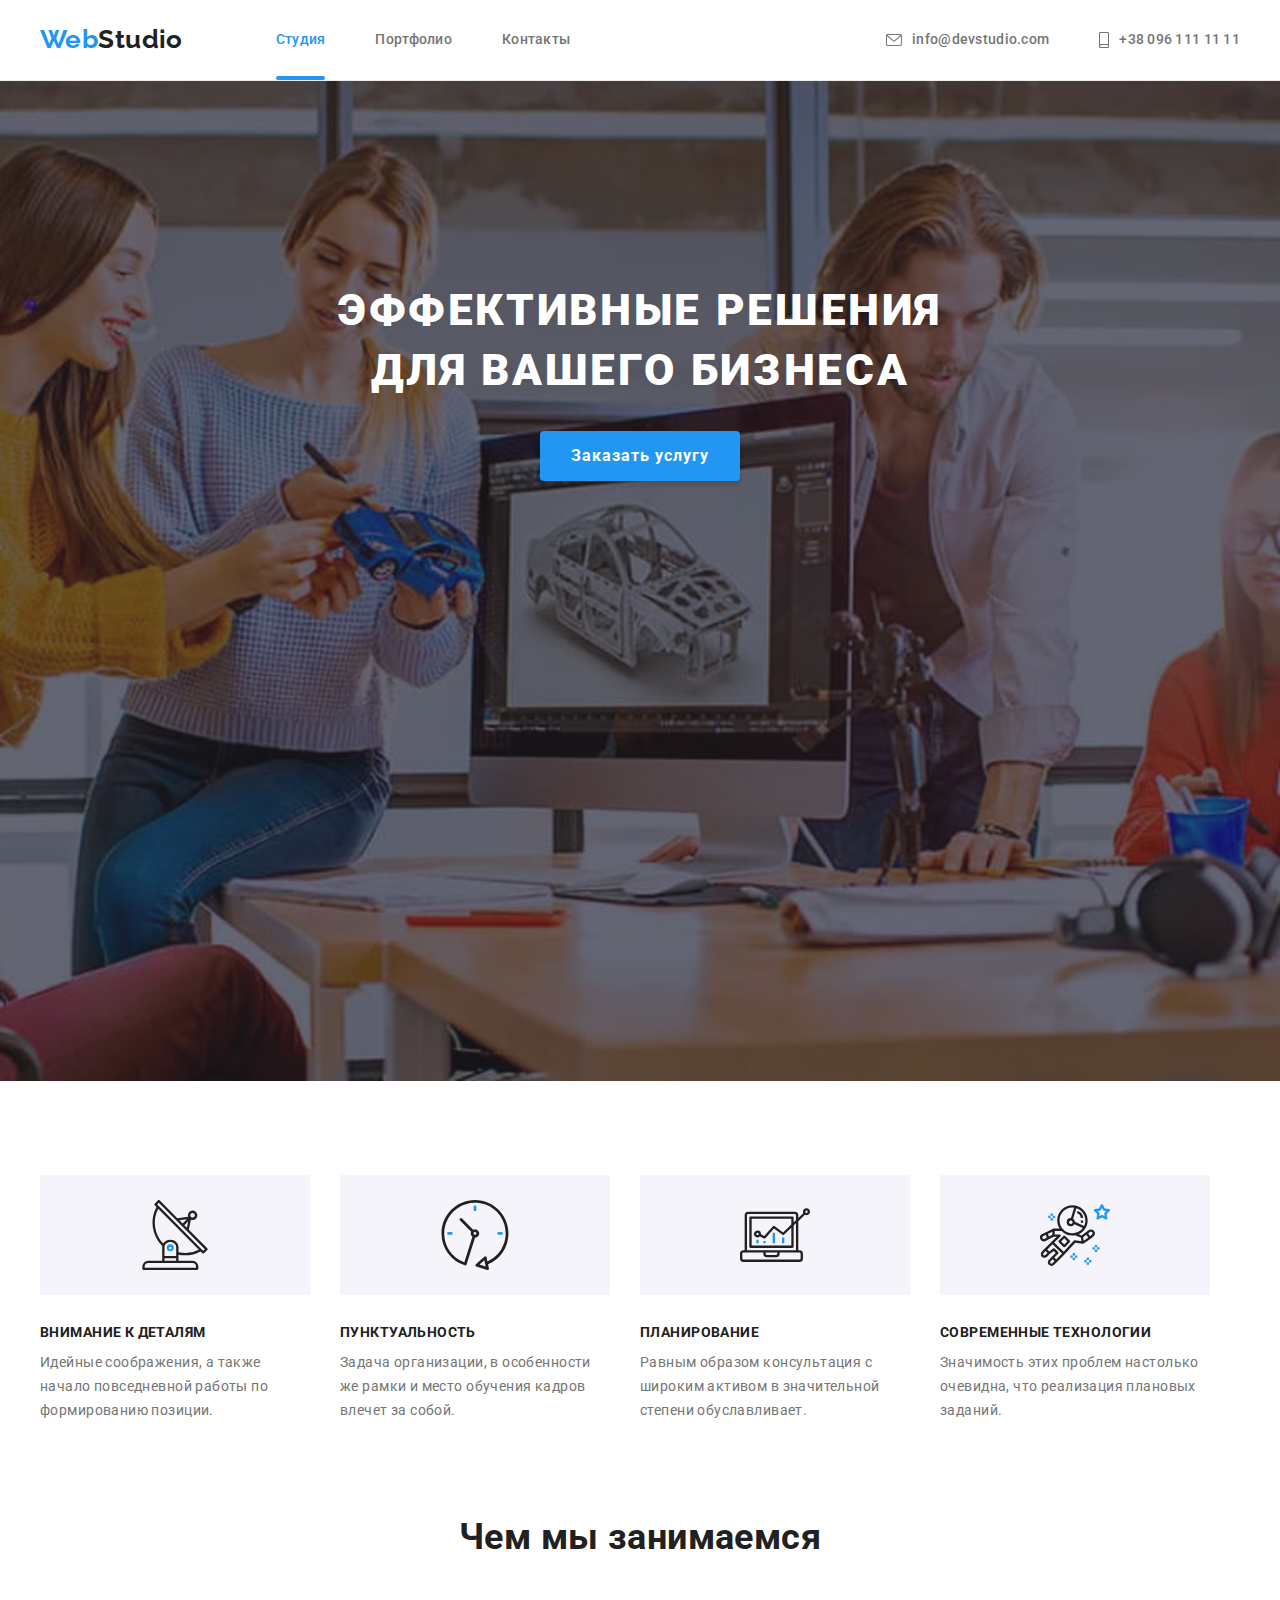
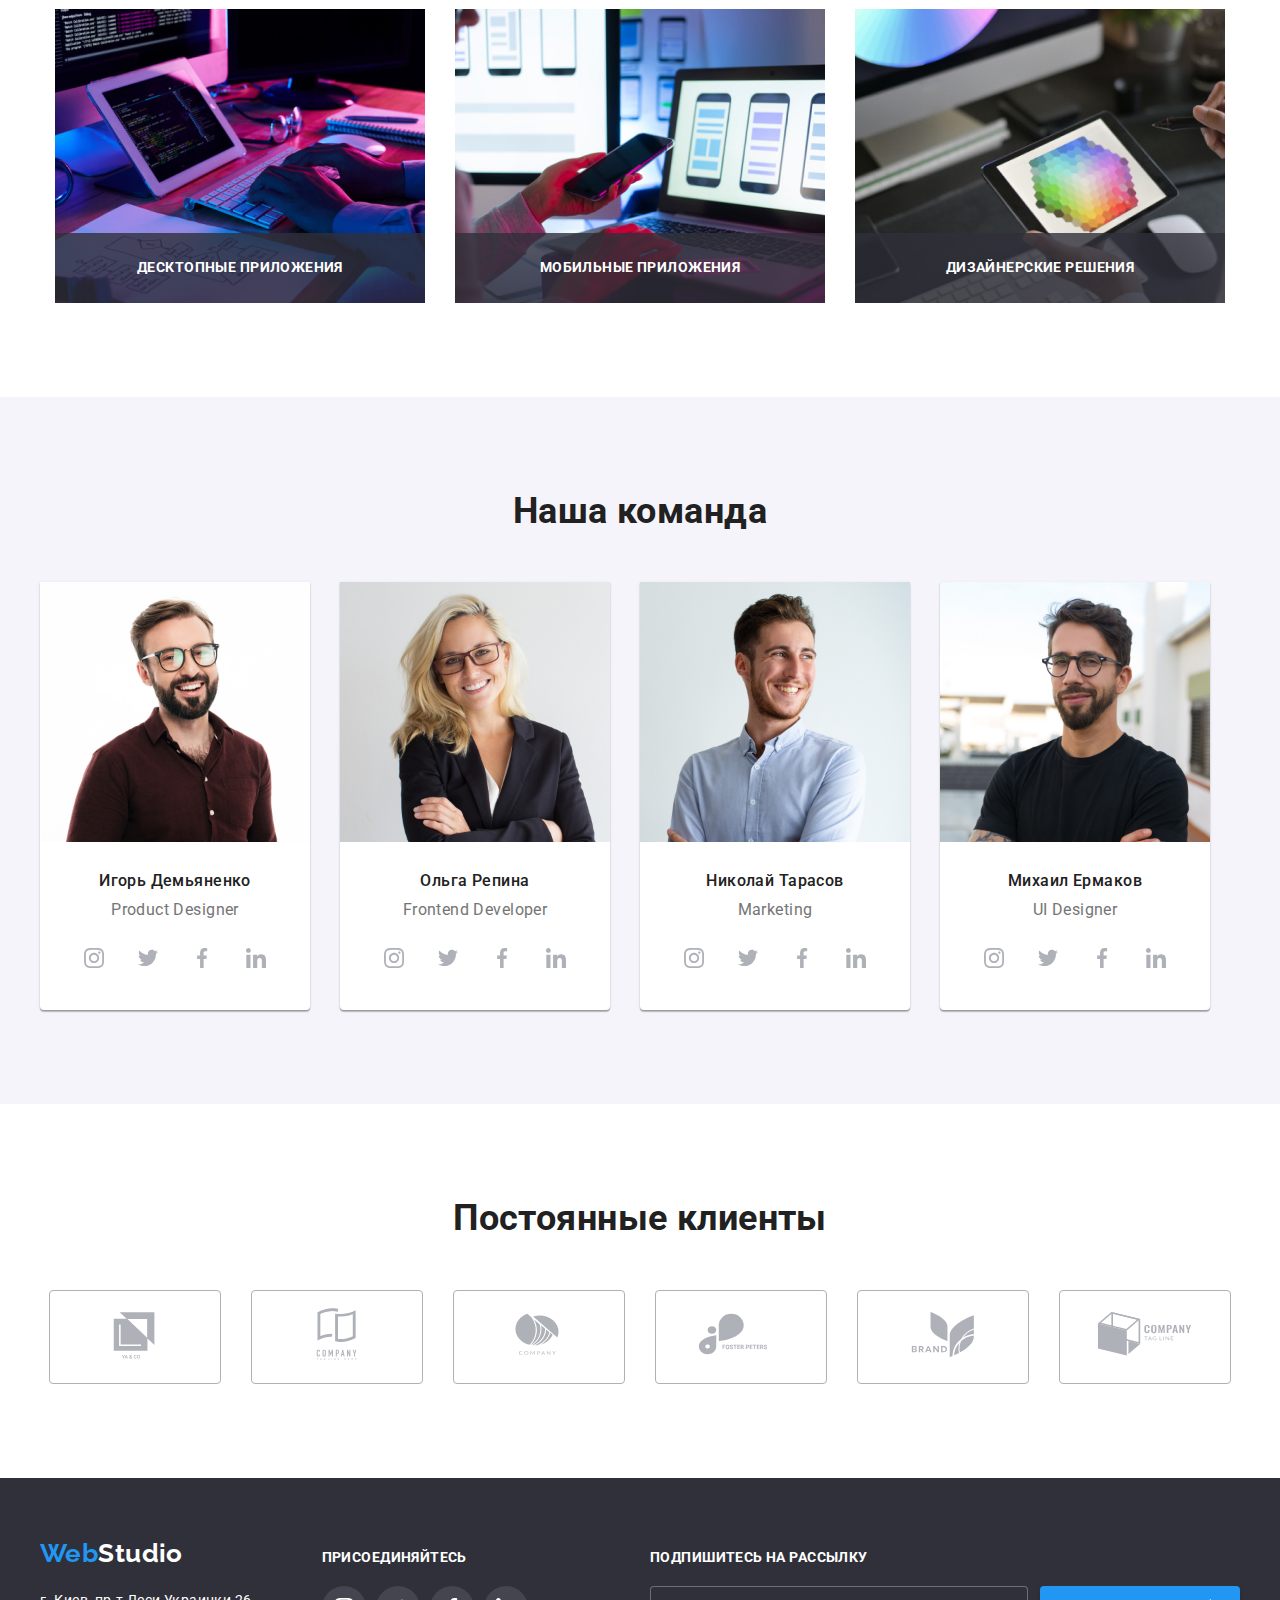
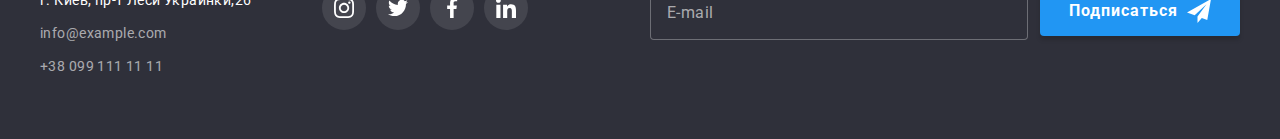
==== commit c9503e81: "add some placeholders" ====
--- a/index.html
+++ b/index.html
@@ -22,25 +22,25 @@
         
         <nav class="menu">
             <a href="./index.html" class="menu__logo">Web<span class="menu__logo--black">Studio</span></a>
-            <ul class="site-nav list">
-                <li class="site-nav__item"><a href="" class="site-nav__pages current">Студия</a></li>
-                <li class="site-nav__item"><a href="./portfolio.html" class="site-nav__pages">Портфолио</a></li>
-                <li class="site-nav__item"><a href="" class="site-nav__pages">Контакты</a></li>
+            <ul class="nav list">
+                <li class="nav__item"><a href="" class="nav__pages--current">Студия</a></li>
+                <li class="nav__item"><a href="./portfolio.html" class="nav__pages">Портфолио</a></li>
+                <li class="nav__item"><a href="" class="nav__pages">Контакты</a></li>
             </ul>
         
-            <ul class="contacts-nav list">
-                <li class="contacts-nav__item">
+            <ul class="contacts list">
+                <li class="contacts__item">
                     <a href="mailto:info@devstudio.com" class="contacts-nav__contact">
-                        <svg width="16" height="12" class="contacts-nav__icon">
+                        <svg width="16" height="12" class="contacts__icon">
                             <use href="./images/symbol-defs.svg#envelope"></use>
                         </svg>
                     info@devstudio.com
                     </a>
                 </li>
                
-                <li class="contacts-nav__item">
+                <li class="contacts__item">
                     <a href="tel:+380961111111" class="contacts-nav__contact">
-                    <svg width="10" height="16" class="contacts-nav__icon">
+                    <svg width="10" height="16" class="contacts__icon">
                         <use href="./images/symbol-defs.svg#smartphone"></use>
                     </svg>
                     +38 096 111 11 11
@@ -328,7 +328,7 @@
             <address>
                 <div class="about-footer">
                     <div class="footer-content">
-                        <a href="./index.html" class="logo-footer">Web<span class="studio-white">Studio</span></a>
+                        <a href="./index.html" class="footer__logo">Web<span class="footer__logo--white">Studio</span></a>
                         <ul class="footer-nav list">
                             <li><a href="https://goo.gl/maps/dz8LgYKqn3LP9GC87" target="_blank" class="contact-map">г. Киев, пр-т Леси Украинки,26</a></li>                                                        
                             <li><a href="mailto:info@example.com" class="contact-footer">info@example.com</a></li>
--- a/css/main.css
+++ b/css/main.css
@@ -290,31 +290,16 @@
   margin: 10px 0 0 0;
 }
 
-.work__list {
-  display: -webkit-box;
-  display: -ms-flexbox;
-  display: flex;
-  -webkit-box-pack: center;
-      -ms-flex-pack: center;
-          justify-content: center;
-}
-
-.header {
-  background-color: var(--back-ground-color);
-}
-
-.menu {
-  display: -webkit-box;
-  display: -ms-flexbox;
-  display: flex;
-  -webkit-box-align: center;
-      -ms-flex-align: center;
-          align-items: center;
-  border-bottom: 1px solid var(--bottom-line-header);
-}
-
-.menu__logo {
-  margin-right: 93px;
+.work__list, .menu {
+  display: -webkit-box;
+  display: -ms-flexbox;
+  display: flex;
+  -webkit-box-pack: center;
+      -ms-flex-pack: center;
+          justify-content: center;
+}
+
+.footer__logo, .menu__logo {
   color: var(--acccent-text-color);
   font-family: Raleway, sans-serif;
   font-weight: 700;
@@ -323,28 +308,39 @@
   text-decoration: none;
 }
 
+.header {
+  border-bottom: 1px solid var(--bottom-line-header);
+  background-color: var(--back-ground-color);
+}
+
+.menu__logo {
+  display: -webkit-box;
+  display: -ms-flexbox;
+  display: flex;
+  -webkit-box-align: center;
+      -ms-flex-align: center;
+          align-items: center;
+  margin-right: 93px;
+}
+
 .menu__logo--black {
   color: var(--primery-text-color);
 }
 
-.studio-white {
-  color: var(--text-white-color);
-}
-
-.site-nav {
-  display: -webkit-box;
-  display: -ms-flexbox;
-  display: flex;
-}
-
-.site-nav__item {
+.nav {
+  display: -webkit-box;
+  display: -ms-flexbox;
+  display: flex;
+}
+
+.nav__item {
   position: relative;
 }
-.site-nav .site-nav__item + .site-nav__item {
+.nav .nav__item + .nav__item {
   margin-left: 50px;
 }
 
-.site-nav__pages {
+.nav__pages {
   color: var(--title-text-color);
   display: block;
   padding-top: 32px;
@@ -354,7 +350,21 @@
   letter-spacing: 0.02em;
   text-decoration: none;
 }
-.site-nav__pages::after {
+.nav__pages:hover, .nav__pages:focus {
+  color: var(--acccent-text-color);
+}
+
+.nav__pages--current {
+  display: block;
+  padding-top: 32px;
+  padding-bottom: 32px;
+  font-weight: 500;
+  line-height: 1.14;
+  letter-spacing: 0.02em;
+  text-decoration: none;
+  color: var(--acccent-text-color);
+}
+.nav__pages--current::after {
   content: "";
   position: absolute;
   background-color: var(--acccent-text-color);
@@ -362,20 +372,10 @@
   width: 100%;
   left: 0;
   bottom: 0;
-  opacity: 0;
   border-radius: 2px;
 }
-.site-nav__pages.current::after {
-  opacity: 1;
-}
-.site-nav .site-nav__pages.current {
-  color: var(--acccent-text-color);
-}
-.site-nav__pages:hover, .site-nav__pages:focus {
-  color: var(--acccent-text-color);
-}
-
-.contacts-nav {
+
+.contacts {
   display: -webkit-box;
   display: -ms-flexbox;
   display: flex;
@@ -385,12 +385,12 @@
   margin-left: auto;
 }
 
-.contacts-nav .contacts-nav__item + .contacts-nav__item {
+.contacts .contacts__item + .contacts__item {
   margin-left: 50px;
 }
 
-.contacts-nav__item :hover,
-.contacts-nav__item :focus {
+.contacts__item :hover,
+.contacts__item :focus {
   color: var(--acccent-text-color);
   fill: var(--acccent-text-color);
 }
@@ -412,7 +412,7 @@
   display: flex;
 }
 
-.contacts-nav__icon {
+.contacts__icon {
   margin-right: 10px;
 }
 
@@ -826,13 +826,8 @@
           transform: translateY(0);
 }
 
-.logo-footer {
-  color: var(--acccent-text-color);
-  font-family: Raleway, sans-serif;
-  font-weight: 700;
-  font-size: 26px;
-  line-height: 1.2;
-  text-decoration: none;
+.footer__logo--white {
+  color: var(--text-white-color);
 }
 
 .footer-content {
--- a/css/main.min.css
+++ b/css/main.min.css
@@ -1 +1 @@
-:root{--primery-text-color: #212121;--title-text-color: #757575;--acccent-text-color: #2196f3;--text-white-color: #ffffff;--button-portfolio: #f5f4fa;--back-ground-color: #ffffff;--border-color: #eeeeee;--bkg-hover-btn-hero: #188ce8;--bkg-hero: #2f303a;--bottom-line-header: #ececec;--logo-of-clients: #afb1b8}body{font-family:Roboto,sans-serif;color:var(--title-text-color);letter-spacing:.03em;margin:0;background-color:var(--back-ground-color);font-size:14px}img{display:block}.container{margin:0 auto;padding-left:15px;padding-right:15px;width:1200px}.section{padding-top:94px;padding-bottom:94px}.list{list-style:none;padding:0px;margin:0px}.is-hidden{visibility:hidden;opacity:0;pointer-events:none}.backdrop{position:fixed;top:0;left:0;width:100%;height:100%;background-color:rgba(0,0,0,.2);-webkit-transition:opacity 250ms,visibility 250ms;transition:opacity 250ms,visibility 250ms}.modal{position:absolute;top:50%;left:50%;-webkit-transform:translate(-50%, -50%) scale(100%);transform:translate(-50%, -50%) scale(100%);width:528px;min-height:581px;padding:40px;background-color:var(--back-ground-color);-webkit-box-shadow:0px 1px 3px rgba(0,0,0,.12),0px 1px 1px rgba(0,0,0,.14),0px 2px 1px rgba(0,0,0,.2);box-shadow:0px 1px 3px rgba(0,0,0,.12),0px 1px 1px rgba(0,0,0,.14),0px 2px 1px rgba(0,0,0,.2);border-radius:4px;-webkit-transition:-webkit-transform 250ms cubic-bezier(0.075, 0.82, 0.165, 1);transition:-webkit-transform 250ms cubic-bezier(0.075, 0.82, 0.165, 1);transition:transform 250ms cubic-bezier(0.075, 0.82, 0.165, 1);transition:transform 250ms cubic-bezier(0.075, 0.82, 0.165, 1), -webkit-transform 250ms cubic-bezier(0.075, 0.82, 0.165, 1)}.backdrop.is-hidden .modal{-webkit-transform:translate(-50%, -50%) scale(10%);transform:translate(-50%, -50%) scale(10%)}.modal__close{display:-webkit-box;display:-ms-flexbox;display:flex;-webkit-box-pack:center;-ms-flex-pack:center;justify-content:center;-webkit-box-align:center;-ms-flex-align:center;align-items:center;position:absolute;width:30px;height:30px;top:8px;right:8px;cursor:pointer;background-color:var(--back-ground-color);border-radius:50%;border:1px solid rgba(0,0,0,.1);padding:0}.modal__close:hover,.modal__close:focus{fill:var(--acccent-text-color)}.modal__title{margin:0;padding-bottom:12px;font-weight:700;font-size:20px;line-height:1.15;text-align:center;color:var(--primery-text-color)}.modal__group{display:-webkit-box;display:-ms-flexbox;display:flex;-webkit-box-orient:vertical;-webkit-box-direction:normal;-ms-flex-direction:column;flex-direction:column}.modal__label{position:relative;padding-bottom:4px;font-size:12px;line-height:1.16;letter-spacing:.01em;color:var(--title-text-color)}.modal__field{position:relative;display:-webkit-box;display:-ms-flexbox;display:flex;-webkit-box-orient:vertical;-webkit-box-direction:normal;-ms-flex-direction:column;flex-direction:column;margin-bottom:10px}.modal__input{height:40px;padding-left:42px;border:1px solid rgba(33,33,33,.2);border-radius:4px;-webkit-transition:250ms cubic-bezier(0.4, 0, 0.2, 1);transition:250ms cubic-bezier(0.4, 0, 0.2, 1)}.modal__input:focus{outline:1px solid var(--acccent-text-color)}.modal__icon{position:absolute;top:50%;left:12px;-webkit-transform:translateY(-50%);transform:translateY(-50%);-webkit-transition:250ms cubic-bezier(0.4, 0, 0.2, 1);transition:250ms cubic-bezier(0.4, 0, 0.2, 1)}.modal__input:focus+.modal__icon{fill:var(--acccent-text-color)}.modal__coment{margin-bottom:20px;padding:12px 16px;resize:none;height:120px;border:1px solid rgba(33,33,33,.2);border-radius:4px;-webkit-transition:250ms cubic-bezier(0.4, 0, 0.2, 1);transition:250ms cubic-bezier(0.4, 0, 0.2, 1)}.modal__coment:focus{outline:1px solid var(--acccent-text-color)}.modal__coment::-webkit-input-placeholder{font-size:12px;line-height:1.16;letter-spacing:.01em;color:rgba(117,117,117,.5);background-color:rgba(0,0,0,0)}.modal__coment::-moz-placeholder{font-size:12px;line-height:1.16;letter-spacing:.01em;color:rgba(117,117,117,.5);background-color:rgba(0,0,0,0)}.modal__coment:-ms-input-placeholder{font-size:12px;line-height:1.16;letter-spacing:.01em;color:rgba(117,117,117,.5);background-color:rgba(0,0,0,0)}.modal__coment::-ms-input-placeholder{font-size:12px;line-height:1.16;letter-spacing:.01em;color:rgba(117,117,117,.5);background-color:rgba(0,0,0,0)}.modal__coment::placeholder{font-size:12px;line-height:1.16;letter-spacing:.01em;color:rgba(117,117,117,.5);background-color:rgba(0,0,0,0)}.modal__agree{position:relative;line-height:1.71;display:-webkit-box;display:-ms-flexbox;display:flex;-webkit-box-align:center;-ms-flex-align:center;align-items:center;-webkit-box-pack:center;-ms-flex-pack:center;justify-content:center}.modal__link{line-height:1.71;color:var(--acccent-text-color)}.modal__link:hover{text-decoration:none}.visually-hidden{-webkit-appearance:none;-moz-appearance:none;appearance:none}.modal__castom-checkbox{margin-right:7px;width:16px;height:15px;border-radius:2px;border:2px solid var(--primery-text-color)}.modal__checkbox:focus+.modal__castom-checkbox{-webkit-box-shadow:0px 0px 1px 1px rgba(96,93,93,.8);box-shadow:0px 0px 1px 1px rgba(96,93,93,.8)}.modal__checkbox:checked+.modal__castom-checkbox{background-color:var(--acccent-text-color);border-color:rgba(0,0,0,0);background-origin:content-box;background-image:url(../images/check.svg);background-size:contain;background-repeat:no-repeat}.modal__checkbox{position:absolute}.modal__button{display:-webkit-box;display:-ms-flexbox;display:flex;-webkit-box-pack:center;-ms-flex-pack:center;justify-content:center}.advantage__text{line-height:1.71;margin:10px 0 0 0}.work__list{display:-webkit-box;display:-ms-flexbox;display:flex;-webkit-box-pack:center;-ms-flex-pack:center;justify-content:center}.header{background-color:var(--back-ground-color)}.menu{display:-webkit-box;display:-ms-flexbox;display:flex;-webkit-box-align:center;-ms-flex-align:center;align-items:center;border-bottom:1px solid var(--bottom-line-header)}.menu__logo{margin-right:93px;color:var(--acccent-text-color);font-family:Raleway,sans-serif;font-weight:700;font-size:26px;line-height:1.2;text-decoration:none}.menu__logo--black{color:var(--primery-text-color)}.studio-white{color:var(--text-white-color)}.site-nav{display:-webkit-box;display:-ms-flexbox;display:flex}.site-nav__item{position:relative}.site-nav .site-nav__item+.site-nav__item{margin-left:50px}.site-nav__pages{color:var(--title-text-color);display:block;padding-top:32px;padding-bottom:32px;font-weight:500;line-height:1.14;letter-spacing:.02em;text-decoration:none}.site-nav__pages::after{content:"";position:absolute;background-color:var(--acccent-text-color);height:4px;width:100%;left:0;bottom:0;opacity:0;border-radius:2px}.site-nav__pages.current::after{opacity:1}.site-nav .site-nav__pages.current{color:var(--acccent-text-color)}.site-nav__pages:hover,.site-nav__pages:focus{color:var(--acccent-text-color)}.contacts-nav{display:-webkit-box;display:-ms-flexbox;display:flex;-webkit-box-align:center;-ms-flex-align:center;align-items:center;margin-left:auto}.contacts-nav .contacts-nav__item+.contacts-nav__item{margin-left:50px}.contacts-nav__item :hover,.contacts-nav__item :focus{color:var(--acccent-text-color);fill:var(--acccent-text-color)}.contacts-nav__contact{padding-top:32px;padding-bottom:32px;color:var(--title-text-color);font-weight:500;line-height:1.14;letter-spacing:.02em;text-decoration:none;fill:var(--title-text-color);-webkit-box-align:center;-ms-flex-align:center;align-items:center;display:-webkit-box;display:-ms-flexbox;display:flex}.contacts-nav__icon{margin-right:10px}.hero{max-width:1600px;height:600px;margin-left:auto;margin-right:auto;text-align:center;background-image:-webkit-gradient(linear, left top, left bottom, from(rgba(47, 48, 58, 0.4)), to(rgba(47, 48, 58, 0.4))),url(../images/hero-img.jpg);background-image:linear-gradient(rgba(47, 48, 58, 0.4), rgba(47, 48, 58, 0.4)),url(../images/hero-img.jpg);background-repeat:no-repeat;background-position:center;background-size:cover;background-color:var(--bkg-hero);padding-top:200px;padding-bottom:200px}.hero__title{width:696px;margin:0 auto;color:var(--text-white-color);font-weight:900;font-size:44px;line-height:1.36;text-align:center;letter-spacing:.06em}.hero__button{height:50px;width:200px;color:var(--text-white-color);background-color:var(--acccent-text-color);font-family:"Roboto";font-weight:700;font-size:16px;line-height:1.88;letter-spacing:.06em;border-radius:4px;text-align:center;border:1px rgba(0,0,0,0);margin-top:30px;cursor:pointer;-webkit-box-shadow:0px 4px 4px rgba(0,0,0,.15);box-shadow:0px 4px 4px rgba(0,0,0,.15)}.hero__button:hover,.hero__button:focus{background-color:var(--bkg-hover-btn-hero)}.advantage{padding-bottom:0}.advantage__list.list{display:-webkit-box;display:-ms-flexbox;display:flex;-ms-flex-wrap:wrap;flex-wrap:wrap}.icon-antenna::before{background-image:url(../images/antenna.svg)}.icon-clock::before{background-image:url(../images/clock.svg)}.iсon-diagram::before{background-image:url(../images/diagram.svg)}.icon-astronaut::before{background-image:url(../images/astronaut.svg)}.advantage__item{width:270px;margin-right:30px}.advantage__item:nth-child(4n){margin-right:0}.advantage__item::before{display:block;content:"";height:120px;margin-bottom:30px;background-size:70px;background-repeat:no-repeat;background-position:center;background-color:var(--button-portfolio)}.advantage__title{color:var(--primery-text-color);margin:0;font-weight:700;font-size:14px;line-height:1.14}.work__title{font-weight:700;font-size:36px;line-height:1.16;text-align:center;margin-top:0;margin-bottom:50px;color:var(--primery-text-color)}.work__item{margin-right:30px}.work__item:nth-child(3n){margin-right:0px}.work__foto{position:relative}.work__text{position:absolute;left:0;bottom:0;height:70px;width:100%;margin:0;display:-webkit-box;display:-ms-flexbox;display:flex;-webkit-box-pack:center;-ms-flex-pack:center;justify-content:center;-webkit-box-align:center;-ms-flex-align:center;align-items:center;font-weight:700;line-height:1.14;color:var(--text-white-color);background-color:rgba(47,48,58,.8)}.team{background-color:var(--button-portfolio)}.team__title{font-weight:700;font-size:36px;line-height:1.16;text-align:center;margin-top:0;margin-bottom:50px;color:var(--primery-text-color)}.list.row{display:-webkit-box;display:-ms-flexbox;display:flex;-ms-flex-wrap:wrap;flex-wrap:wrap}.staff{background-color:var(--back-ground-color);border-radius:0 0 4px 4px;margin-right:30px;-webkit-box-shadow:0px 1px 3px rgba(0,0,0,.12),0px 1px 1px rgba(0,0,0,.14),0px 2px 1px rgba(0,0,0,.2);box-shadow:0px 1px 3px rgba(0,0,0,.12),0px 1px 1px rgba(0,0,0,.14),0px 2px 1px rgba(0,0,0,.2)}.staff:nth-child(4n){margin-right:0}.staff-info{text-align:center;padding-top:30px;padding-bottom:30px}.team-name{color:var(--primery-text-color);font-weight:500;font-size:16px;line-height:1.18;margin:0 0 10px 0}.position{font-size:16px;line-height:1.18;margin:0}.staff-soc{display:-webkit-box;display:-ms-flexbox;display:flex;-webkit-box-pack:center;-ms-flex-pack:center;justify-content:center;margin-top:16px}.soc-item+.soc-item{margin-left:10px}.soc-link{width:44px;height:44px;border-radius:50%;display:-webkit-box;display:-ms-flexbox;display:flex;-webkit-box-align:center;-ms-flex-align:center;align-items:center;-webkit-box-pack:center;-ms-flex-pack:center;justify-content:center;fill:var(--logo-of-clients)}.soc-link:hover{background-color:var(--acccent-text-color);fill:var(--text-white-color)}.soc-link:focus{background-color:var(--acccent-text-color);fill:var(--text-white-color)}.clients__title{font-weight:700;font-size:36px;line-height:1.16;text-align:center;margin-top:0;margin-bottom:50px;color:var(--primery-text-color)}.clients__list{display:-webkit-box;display:-ms-flexbox;display:flex;-webkit-box-pack:center;-ms-flex-pack:center;justify-content:center}.clients__item{width:170px;height:92px;border:1px solid var(--logo-of-clients);border-radius:4px;display:-webkit-box;display:-ms-flexbox;display:flex;-webkit-box-pack:center;-ms-flex-pack:center;justify-content:center;-webkit-box-align:center;-ms-flex-align:center;align-items:center}.clients__item+.clients__item{margin-left:30px}.clients__item:hover,.clients__item:focus{border-color:var(--acccent-text-color)}.clients__link{padding:15px 32px;fill:var(--logo-of-clients)}.clients__link:hover,.clients__link:focus{fill:var(--acccent-text-color)}.portfolio{background-color:var(--back-ground-color)}.portfolio-btn{padding-top:0;padding-bottom:50px}.portfolio-title{margin:0 0 4px 0;color:var(--primery-text-color);font-weight:700;font-size:18px;line-height:2;letter-spacing:.06em}.potrfolio-text{margin:0;color:var(--title-text-color);font-size:16px;line-height:1.88}.portfolio-btn.list{display:-webkit-box;display:-ms-flexbox;display:flex;-webkit-box-pack:center;-ms-flex-pack:center;justify-content:center}.portfolio-btn .item+.item{margin-left:8px}.btn-filter{display:inline-block;color:var(--primery-text-color);background-color:var(--button-portfolio);font-family:"Roboto";font-style:normal;font-weight:500;font-size:16px;line-height:1.62;letter-spacing:.03em;border-radius:4px;padding:6px 22px;text-align:center;border:1px rgba(0,0,0,0);cursor:pointer}.btn-filter:hover,.btn-filter:focus{color:var(--text-white-color);background-color:var(--acccent-text-color);-webkit-box-shadow:0px 3px 1px rgba(0,0,0,.1),0px 1px 2px rgba(0,0,0,.08),0px 2px 2px rgba(0,0,0,.12);box-shadow:0px 3px 1px rgba(0,0,0,.1),0px 1px 2px rgba(0,0,0,.08),0px 2px 2px rgba(0,0,0,.12)}.portfolio-foto{display:-webkit-box;display:-ms-flexbox;display:flex;-ms-flex-wrap:wrap;flex-wrap:wrap}.border-content{padding:20px 24px;border-bottom:1px solid var(--border-color);border-left:1px solid var(--border-color);border-right:1px solid var(--border-color)}.element{margin-right:30px;margin-bottom:30px}.element:nth-child(3n){margin-right:0}.element:nth-last-child(-n+3){margin-bottom:0}.decor{text-decoration:none;display:block}.decor:hover,.decor:focus{-webkit-box-shadow:0px 1px 1px rgba(0,0,0,.12),0px 4px 4px rgba(0,0,0,.06),1px 4px 6px rgba(0,0,0,.16);box-shadow:0px 1px 1px rgba(0,0,0,.12),0px 4px 4px rgba(0,0,0,.06),1px 4px 6px rgba(0,0,0,.16)}.portfolio-box{position:relative;overflow:hidden}.portfolio-inbox{position:absolute;left:0;bottom:0;height:100%;margin:0;padding:64px 24px 64px 24px;color:var(--text-white-color);background-color:rgba(33,150,243,.9);font-size:18px;line-height:1.55;-webkit-transform:translateY(101%);transform:translateY(101%);-webkit-transition:-webkit-transform 250ms cubic-bezier(0.4, 0, 0.2, 1);transition:-webkit-transform 250ms cubic-bezier(0.4, 0, 0.2, 1);transition:transform 250ms cubic-bezier(0.4, 0, 0.2, 1);transition:transform 250ms cubic-bezier(0.4, 0, 0.2, 1), -webkit-transform 250ms cubic-bezier(0.4, 0, 0.2, 1)}.decor:hover .portfolio-inbox,.decor:focus .portfolio-inbox{-webkit-transform:translateY(0);transform:translateY(0)}.logo-footer{color:var(--acccent-text-color);font-family:Raleway,sans-serif;font-weight:700;font-size:26px;line-height:1.2;text-decoration:none}.footer-content{font-style:normal;margin-right:70px}.footer{background-color:var(--bkg-hero);padding-top:60px;padding-bottom:60px}.about-footer{display:-webkit-box;display:-ms-flexbox;display:flex}.contact-map{display:inline-block;color:var(--text-white-color);line-height:1.71;text-decoration:none;margin:20px 0 0 0}.contact-footer{display:inline-block;color:rgba(255,255,255,.6);line-height:1.71;text-decoration:none;margin:9px 0 0 0}.invite{margin-top:12px;margin-bottom:20px;font-family:"Roboto";font-style:normal;font-weight:700;font-size:14px;line-height:1.14;letter-spacing:.03em;color:var(--text-white-color)}.footer-soc{display:-webkit-box;display:-ms-flexbox;display:flex}.footer-nav :hover,.footer-nav :focus{color:var(--acccent-text-color)}.social-item{margin-right:10px}.social-link{width:44px;height:44px;border-radius:50%;display:-webkit-box;display:-ms-flexbox;display:flex;-webkit-box-align:center;-ms-flex-align:center;align-items:center;-webkit-box-pack:center;-ms-flex-pack:center;justify-content:center;background:rgba(255,255,255,.1)}.social-link:hover{background-color:var(--acccent-text-color)}.social-link:focus{background-color:var(--acccent-text-color)}.social-element{fill:var(--text-white-color)}.subscribe{margin-left:auto}.box-subscribe{display:-webkit-box;display:-ms-flexbox;display:flex}.input-subscribe{width:358px;height:50px;border:1px solid rgba(255,255,255,.3);border-radius:4px;background-color:var(--bkg-hero);padding-left:16px;display:-webkit-box;display:-ms-flexbox;display:flex;-webkit-box-align:center;-ms-flex-align:center;align-items:center;font-family:"Roboto";font-style:normal;font-weight:400;font-size:16px;line-height:1.25;color:rgba(255,255,255,.6);letter-spacing:.03em}.input-subscribe::-webkit-input-placeholder{color:rgba(255,255,255,.6)}.input-subscribe::-moz-placeholder{color:rgba(255,255,255,.6)}.input-subscribe:-ms-input-placeholder{color:rgba(255,255,255,.6)}.input-subscribe::-ms-input-placeholder{color:rgba(255,255,255,.6)}.input-subscribe::placeholder{color:rgba(255,255,255,.6)}.btn-subscribe{display:-webkit-box;display:-ms-flexbox;display:flex;-webkit-box-align:center;-ms-flex-align:center;align-items:center;-webkit-box-pack:justify;-ms-flex-pack:justify;justify-content:space-between;height:50px;width:200px;padding:0 29px;color:var(--text-white-color);background-color:var(--acccent-text-color);font-family:"Roboto";font-weight:700;font-size:16px;line-height:1.88;letter-spacing:.06em;border-radius:4px;margin-left:12px;text-align:center;border:1px rgba(0,0,0,0);cursor:pointer;-webkit-box-shadow:0px 4px 4px rgba(0,0,0,.15);box-shadow:0px 4px 4px rgba(0,0,0,.15)}.btn-subscribe:hover,.btn-subscribe:focus{background-color:var(--bkg-hover-btn-hero)}/*# sourceMappingURL=main.min.css.map */+:root{--primery-text-color: #212121;--title-text-color: #757575;--acccent-text-color: #2196f3;--text-white-color: #ffffff;--button-portfolio: #f5f4fa;--back-ground-color: #ffffff;--border-color: #eeeeee;--bkg-hover-btn-hero: #188ce8;--bkg-hero: #2f303a;--bottom-line-header: #ececec;--logo-of-clients: #afb1b8}body{font-family:Roboto,sans-serif;color:var(--title-text-color);letter-spacing:.03em;margin:0;background-color:var(--back-ground-color);font-size:14px}img{display:block}.container{margin:0 auto;padding-left:15px;padding-right:15px;width:1200px}.section{padding-top:94px;padding-bottom:94px}.list{list-style:none;padding:0px;margin:0px}.is-hidden{visibility:hidden;opacity:0;pointer-events:none}.backdrop{position:fixed;top:0;left:0;width:100%;height:100%;background-color:rgba(0,0,0,.2);-webkit-transition:opacity 250ms,visibility 250ms;transition:opacity 250ms,visibility 250ms}.modal{position:absolute;top:50%;left:50%;-webkit-transform:translate(-50%, -50%) scale(100%);transform:translate(-50%, -50%) scale(100%);width:528px;min-height:581px;padding:40px;background-color:var(--back-ground-color);-webkit-box-shadow:0px 1px 3px rgba(0,0,0,.12),0px 1px 1px rgba(0,0,0,.14),0px 2px 1px rgba(0,0,0,.2);box-shadow:0px 1px 3px rgba(0,0,0,.12),0px 1px 1px rgba(0,0,0,.14),0px 2px 1px rgba(0,0,0,.2);border-radius:4px;-webkit-transition:-webkit-transform 250ms cubic-bezier(0.075, 0.82, 0.165, 1);transition:-webkit-transform 250ms cubic-bezier(0.075, 0.82, 0.165, 1);transition:transform 250ms cubic-bezier(0.075, 0.82, 0.165, 1);transition:transform 250ms cubic-bezier(0.075, 0.82, 0.165, 1), -webkit-transform 250ms cubic-bezier(0.075, 0.82, 0.165, 1)}.backdrop.is-hidden .modal{-webkit-transform:translate(-50%, -50%) scale(10%);transform:translate(-50%, -50%) scale(10%)}.modal__close{display:-webkit-box;display:-ms-flexbox;display:flex;-webkit-box-pack:center;-ms-flex-pack:center;justify-content:center;-webkit-box-align:center;-ms-flex-align:center;align-items:center;position:absolute;width:30px;height:30px;top:8px;right:8px;cursor:pointer;background-color:var(--back-ground-color);border-radius:50%;border:1px solid rgba(0,0,0,.1);padding:0}.modal__close:hover,.modal__close:focus{fill:var(--acccent-text-color)}.modal__title{margin:0;padding-bottom:12px;font-weight:700;font-size:20px;line-height:1.15;text-align:center;color:var(--primery-text-color)}.modal__group{display:-webkit-box;display:-ms-flexbox;display:flex;-webkit-box-orient:vertical;-webkit-box-direction:normal;-ms-flex-direction:column;flex-direction:column}.modal__label{position:relative;padding-bottom:4px;font-size:12px;line-height:1.16;letter-spacing:.01em;color:var(--title-text-color)}.modal__field{position:relative;display:-webkit-box;display:-ms-flexbox;display:flex;-webkit-box-orient:vertical;-webkit-box-direction:normal;-ms-flex-direction:column;flex-direction:column;margin-bottom:10px}.modal__input{height:40px;padding-left:42px;border:1px solid rgba(33,33,33,.2);border-radius:4px;-webkit-transition:250ms cubic-bezier(0.4, 0, 0.2, 1);transition:250ms cubic-bezier(0.4, 0, 0.2, 1)}.modal__input:focus{outline:1px solid var(--acccent-text-color)}.modal__icon{position:absolute;top:50%;left:12px;-webkit-transform:translateY(-50%);transform:translateY(-50%);-webkit-transition:250ms cubic-bezier(0.4, 0, 0.2, 1);transition:250ms cubic-bezier(0.4, 0, 0.2, 1)}.modal__input:focus+.modal__icon{fill:var(--acccent-text-color)}.modal__coment{margin-bottom:20px;padding:12px 16px;resize:none;height:120px;border:1px solid rgba(33,33,33,.2);border-radius:4px;-webkit-transition:250ms cubic-bezier(0.4, 0, 0.2, 1);transition:250ms cubic-bezier(0.4, 0, 0.2, 1)}.modal__coment:focus{outline:1px solid var(--acccent-text-color)}.modal__coment::-webkit-input-placeholder{font-size:12px;line-height:1.16;letter-spacing:.01em;color:rgba(117,117,117,.5);background-color:rgba(0,0,0,0)}.modal__coment::-moz-placeholder{font-size:12px;line-height:1.16;letter-spacing:.01em;color:rgba(117,117,117,.5);background-color:rgba(0,0,0,0)}.modal__coment:-ms-input-placeholder{font-size:12px;line-height:1.16;letter-spacing:.01em;color:rgba(117,117,117,.5);background-color:rgba(0,0,0,0)}.modal__coment::-ms-input-placeholder{font-size:12px;line-height:1.16;letter-spacing:.01em;color:rgba(117,117,117,.5);background-color:rgba(0,0,0,0)}.modal__coment::placeholder{font-size:12px;line-height:1.16;letter-spacing:.01em;color:rgba(117,117,117,.5);background-color:rgba(0,0,0,0)}.modal__agree{position:relative;line-height:1.71;display:-webkit-box;display:-ms-flexbox;display:flex;-webkit-box-align:center;-ms-flex-align:center;align-items:center;-webkit-box-pack:center;-ms-flex-pack:center;justify-content:center}.modal__link{line-height:1.71;color:var(--acccent-text-color)}.modal__link:hover{text-decoration:none}.visually-hidden{-webkit-appearance:none;-moz-appearance:none;appearance:none}.modal__castom-checkbox{margin-right:7px;width:16px;height:15px;border-radius:2px;border:2px solid var(--primery-text-color)}.modal__checkbox:focus+.modal__castom-checkbox{-webkit-box-shadow:0px 0px 1px 1px rgba(96,93,93,.8);box-shadow:0px 0px 1px 1px rgba(96,93,93,.8)}.modal__checkbox:checked+.modal__castom-checkbox{background-color:var(--acccent-text-color);border-color:rgba(0,0,0,0);background-origin:content-box;background-image:url(../images/check.svg);background-size:contain;background-repeat:no-repeat}.modal__checkbox{position:absolute}.modal__button{display:-webkit-box;display:-ms-flexbox;display:flex;-webkit-box-pack:center;-ms-flex-pack:center;justify-content:center}.advantage__text{line-height:1.71;margin:10px 0 0 0}.work__list,.menu{display:-webkit-box;display:-ms-flexbox;display:flex;-webkit-box-pack:center;-ms-flex-pack:center;justify-content:center}.footer__logo,.menu__logo{color:var(--acccent-text-color);font-family:Raleway,sans-serif;font-weight:700;font-size:26px;line-height:1.2;text-decoration:none}.header{border-bottom:1px solid var(--bottom-line-header);background-color:var(--back-ground-color)}.menu__logo{display:-webkit-box;display:-ms-flexbox;display:flex;-webkit-box-align:center;-ms-flex-align:center;align-items:center;margin-right:93px}.menu__logo--black{color:var(--primery-text-color)}.nav{display:-webkit-box;display:-ms-flexbox;display:flex}.nav__item{position:relative}.nav .nav__item+.nav__item{margin-left:50px}.nav__pages{color:var(--title-text-color);display:block;padding-top:32px;padding-bottom:32px;font-weight:500;line-height:1.14;letter-spacing:.02em;text-decoration:none}.nav__pages:hover,.nav__pages:focus{color:var(--acccent-text-color)}.nav__pages--current{display:block;padding-top:32px;padding-bottom:32px;font-weight:500;line-height:1.14;letter-spacing:.02em;text-decoration:none;color:var(--acccent-text-color)}.nav__pages--current::after{content:"";position:absolute;background-color:var(--acccent-text-color);height:4px;width:100%;left:0;bottom:0;border-radius:2px}.contacts{display:-webkit-box;display:-ms-flexbox;display:flex;-webkit-box-align:center;-ms-flex-align:center;align-items:center;margin-left:auto}.contacts .contacts__item+.contacts__item{margin-left:50px}.contacts__item :hover,.contacts__item :focus{color:var(--acccent-text-color);fill:var(--acccent-text-color)}.contacts-nav__contact{padding-top:32px;padding-bottom:32px;color:var(--title-text-color);font-weight:500;line-height:1.14;letter-spacing:.02em;text-decoration:none;fill:var(--title-text-color);-webkit-box-align:center;-ms-flex-align:center;align-items:center;display:-webkit-box;display:-ms-flexbox;display:flex}.contacts__icon{margin-right:10px}.hero{max-width:1600px;height:600px;margin-left:auto;margin-right:auto;text-align:center;background-image:-webkit-gradient(linear, left top, left bottom, from(rgba(47, 48, 58, 0.4)), to(rgba(47, 48, 58, 0.4))),url(../images/hero-img.jpg);background-image:linear-gradient(rgba(47, 48, 58, 0.4), rgba(47, 48, 58, 0.4)),url(../images/hero-img.jpg);background-repeat:no-repeat;background-position:center;background-size:cover;background-color:var(--bkg-hero);padding-top:200px;padding-bottom:200px}.hero__title{width:696px;margin:0 auto;color:var(--text-white-color);font-weight:900;font-size:44px;line-height:1.36;text-align:center;letter-spacing:.06em}.hero__button{height:50px;width:200px;color:var(--text-white-color);background-color:var(--acccent-text-color);font-family:"Roboto";font-weight:700;font-size:16px;line-height:1.88;letter-spacing:.06em;border-radius:4px;text-align:center;border:1px rgba(0,0,0,0);margin-top:30px;cursor:pointer;-webkit-box-shadow:0px 4px 4px rgba(0,0,0,.15);box-shadow:0px 4px 4px rgba(0,0,0,.15)}.hero__button:hover,.hero__button:focus{background-color:var(--bkg-hover-btn-hero)}.advantage{padding-bottom:0}.advantage__list.list{display:-webkit-box;display:-ms-flexbox;display:flex;-ms-flex-wrap:wrap;flex-wrap:wrap}.icon-antenna::before{background-image:url(../images/antenna.svg)}.icon-clock::before{background-image:url(../images/clock.svg)}.iсon-diagram::before{background-image:url(../images/diagram.svg)}.icon-astronaut::before{background-image:url(../images/astronaut.svg)}.advantage__item{width:270px;margin-right:30px}.advantage__item:nth-child(4n){margin-right:0}.advantage__item::before{display:block;content:"";height:120px;margin-bottom:30px;background-size:70px;background-repeat:no-repeat;background-position:center;background-color:var(--button-portfolio)}.advantage__title{color:var(--primery-text-color);margin:0;font-weight:700;font-size:14px;line-height:1.14}.work__title{font-weight:700;font-size:36px;line-height:1.16;text-align:center;margin-top:0;margin-bottom:50px;color:var(--primery-text-color)}.work__item{margin-right:30px}.work__item:nth-child(3n){margin-right:0px}.work__foto{position:relative}.work__text{position:absolute;left:0;bottom:0;height:70px;width:100%;margin:0;display:-webkit-box;display:-ms-flexbox;display:flex;-webkit-box-pack:center;-ms-flex-pack:center;justify-content:center;-webkit-box-align:center;-ms-flex-align:center;align-items:center;font-weight:700;line-height:1.14;color:var(--text-white-color);background-color:rgba(47,48,58,.8)}.team{background-color:var(--button-portfolio)}.team__title{font-weight:700;font-size:36px;line-height:1.16;text-align:center;margin-top:0;margin-bottom:50px;color:var(--primery-text-color)}.list.row{display:-webkit-box;display:-ms-flexbox;display:flex;-ms-flex-wrap:wrap;flex-wrap:wrap}.staff{background-color:var(--back-ground-color);border-radius:0 0 4px 4px;margin-right:30px;-webkit-box-shadow:0px 1px 3px rgba(0,0,0,.12),0px 1px 1px rgba(0,0,0,.14),0px 2px 1px rgba(0,0,0,.2);box-shadow:0px 1px 3px rgba(0,0,0,.12),0px 1px 1px rgba(0,0,0,.14),0px 2px 1px rgba(0,0,0,.2)}.staff:nth-child(4n){margin-right:0}.staff-info{text-align:center;padding-top:30px;padding-bottom:30px}.team-name{color:var(--primery-text-color);font-weight:500;font-size:16px;line-height:1.18;margin:0 0 10px 0}.position{font-size:16px;line-height:1.18;margin:0}.staff-soc{display:-webkit-box;display:-ms-flexbox;display:flex;-webkit-box-pack:center;-ms-flex-pack:center;justify-content:center;margin-top:16px}.soc-item+.soc-item{margin-left:10px}.soc-link{width:44px;height:44px;border-radius:50%;display:-webkit-box;display:-ms-flexbox;display:flex;-webkit-box-align:center;-ms-flex-align:center;align-items:center;-webkit-box-pack:center;-ms-flex-pack:center;justify-content:center;fill:var(--logo-of-clients)}.soc-link:hover{background-color:var(--acccent-text-color);fill:var(--text-white-color)}.soc-link:focus{background-color:var(--acccent-text-color);fill:var(--text-white-color)}.clients__title{font-weight:700;font-size:36px;line-height:1.16;text-align:center;margin-top:0;margin-bottom:50px;color:var(--primery-text-color)}.clients__list{display:-webkit-box;display:-ms-flexbox;display:flex;-webkit-box-pack:center;-ms-flex-pack:center;justify-content:center}.clients__item{width:170px;height:92px;border:1px solid var(--logo-of-clients);border-radius:4px;display:-webkit-box;display:-ms-flexbox;display:flex;-webkit-box-pack:center;-ms-flex-pack:center;justify-content:center;-webkit-box-align:center;-ms-flex-align:center;align-items:center}.clients__item+.clients__item{margin-left:30px}.clients__item:hover,.clients__item:focus{border-color:var(--acccent-text-color)}.clients__link{padding:15px 32px;fill:var(--logo-of-clients)}.clients__link:hover,.clients__link:focus{fill:var(--acccent-text-color)}.portfolio{background-color:var(--back-ground-color)}.portfolio-btn{padding-top:0;padding-bottom:50px}.portfolio-title{margin:0 0 4px 0;color:var(--primery-text-color);font-weight:700;font-size:18px;line-height:2;letter-spacing:.06em}.potrfolio-text{margin:0;color:var(--title-text-color);font-size:16px;line-height:1.88}.portfolio-btn.list{display:-webkit-box;display:-ms-flexbox;display:flex;-webkit-box-pack:center;-ms-flex-pack:center;justify-content:center}.portfolio-btn .item+.item{margin-left:8px}.btn-filter{display:inline-block;color:var(--primery-text-color);background-color:var(--button-portfolio);font-family:"Roboto";font-style:normal;font-weight:500;font-size:16px;line-height:1.62;letter-spacing:.03em;border-radius:4px;padding:6px 22px;text-align:center;border:1px rgba(0,0,0,0);cursor:pointer}.btn-filter:hover,.btn-filter:focus{color:var(--text-white-color);background-color:var(--acccent-text-color);-webkit-box-shadow:0px 3px 1px rgba(0,0,0,.1),0px 1px 2px rgba(0,0,0,.08),0px 2px 2px rgba(0,0,0,.12);box-shadow:0px 3px 1px rgba(0,0,0,.1),0px 1px 2px rgba(0,0,0,.08),0px 2px 2px rgba(0,0,0,.12)}.portfolio-foto{display:-webkit-box;display:-ms-flexbox;display:flex;-ms-flex-wrap:wrap;flex-wrap:wrap}.border-content{padding:20px 24px;border-bottom:1px solid var(--border-color);border-left:1px solid var(--border-color);border-right:1px solid var(--border-color)}.element{margin-right:30px;margin-bottom:30px}.element:nth-child(3n){margin-right:0}.element:nth-last-child(-n+3){margin-bottom:0}.decor{text-decoration:none;display:block}.decor:hover,.decor:focus{-webkit-box-shadow:0px 1px 1px rgba(0,0,0,.12),0px 4px 4px rgba(0,0,0,.06),1px 4px 6px rgba(0,0,0,.16);box-shadow:0px 1px 1px rgba(0,0,0,.12),0px 4px 4px rgba(0,0,0,.06),1px 4px 6px rgba(0,0,0,.16)}.portfolio-box{position:relative;overflow:hidden}.portfolio-inbox{position:absolute;left:0;bottom:0;height:100%;margin:0;padding:64px 24px 64px 24px;color:var(--text-white-color);background-color:rgba(33,150,243,.9);font-size:18px;line-height:1.55;-webkit-transform:translateY(101%);transform:translateY(101%);-webkit-transition:-webkit-transform 250ms cubic-bezier(0.4, 0, 0.2, 1);transition:-webkit-transform 250ms cubic-bezier(0.4, 0, 0.2, 1);transition:transform 250ms cubic-bezier(0.4, 0, 0.2, 1);transition:transform 250ms cubic-bezier(0.4, 0, 0.2, 1), -webkit-transform 250ms cubic-bezier(0.4, 0, 0.2, 1)}.decor:hover .portfolio-inbox,.decor:focus .portfolio-inbox{-webkit-transform:translateY(0);transform:translateY(0)}.footer__logo--white{color:var(--text-white-color)}.footer-content{font-style:normal;margin-right:70px}.footer{background-color:var(--bkg-hero);padding-top:60px;padding-bottom:60px}.about-footer{display:-webkit-box;display:-ms-flexbox;display:flex}.contact-map{display:inline-block;color:var(--text-white-color);line-height:1.71;text-decoration:none;margin:20px 0 0 0}.contact-footer{display:inline-block;color:rgba(255,255,255,.6);line-height:1.71;text-decoration:none;margin:9px 0 0 0}.invite{margin-top:12px;margin-bottom:20px;font-family:"Roboto";font-style:normal;font-weight:700;font-size:14px;line-height:1.14;letter-spacing:.03em;color:var(--text-white-color)}.footer-soc{display:-webkit-box;display:-ms-flexbox;display:flex}.footer-nav :hover,.footer-nav :focus{color:var(--acccent-text-color)}.social-item{margin-right:10px}.social-link{width:44px;height:44px;border-radius:50%;display:-webkit-box;display:-ms-flexbox;display:flex;-webkit-box-align:center;-ms-flex-align:center;align-items:center;-webkit-box-pack:center;-ms-flex-pack:center;justify-content:center;background:rgba(255,255,255,.1)}.social-link:hover{background-color:var(--acccent-text-color)}.social-link:focus{background-color:var(--acccent-text-color)}.social-element{fill:var(--text-white-color)}.subscribe{margin-left:auto}.box-subscribe{display:-webkit-box;display:-ms-flexbox;display:flex}.input-subscribe{width:358px;height:50px;border:1px solid rgba(255,255,255,.3);border-radius:4px;background-color:var(--bkg-hero);padding-left:16px;display:-webkit-box;display:-ms-flexbox;display:flex;-webkit-box-align:center;-ms-flex-align:center;align-items:center;font-family:"Roboto";font-style:normal;font-weight:400;font-size:16px;line-height:1.25;color:rgba(255,255,255,.6);letter-spacing:.03em}.input-subscribe::-webkit-input-placeholder{color:rgba(255,255,255,.6)}.input-subscribe::-moz-placeholder{color:rgba(255,255,255,.6)}.input-subscribe:-ms-input-placeholder{color:rgba(255,255,255,.6)}.input-subscribe::-ms-input-placeholder{color:rgba(255,255,255,.6)}.input-subscribe::placeholder{color:rgba(255,255,255,.6)}.btn-subscribe{display:-webkit-box;display:-ms-flexbox;display:flex;-webkit-box-align:center;-ms-flex-align:center;align-items:center;-webkit-box-pack:justify;-ms-flex-pack:justify;justify-content:space-between;height:50px;width:200px;padding:0 29px;color:var(--text-white-color);background-color:var(--acccent-text-color);font-family:"Roboto";font-weight:700;font-size:16px;line-height:1.88;letter-spacing:.06em;border-radius:4px;margin-left:12px;text-align:center;border:1px rgba(0,0,0,0);cursor:pointer;-webkit-box-shadow:0px 4px 4px rgba(0,0,0,.15);box-shadow:0px 4px 4px rgba(0,0,0,.15)}.btn-subscribe:hover,.btn-subscribe:focus{background-color:var(--bkg-hover-btn-hero)}/*# sourceMappingURL=main.min.css.map */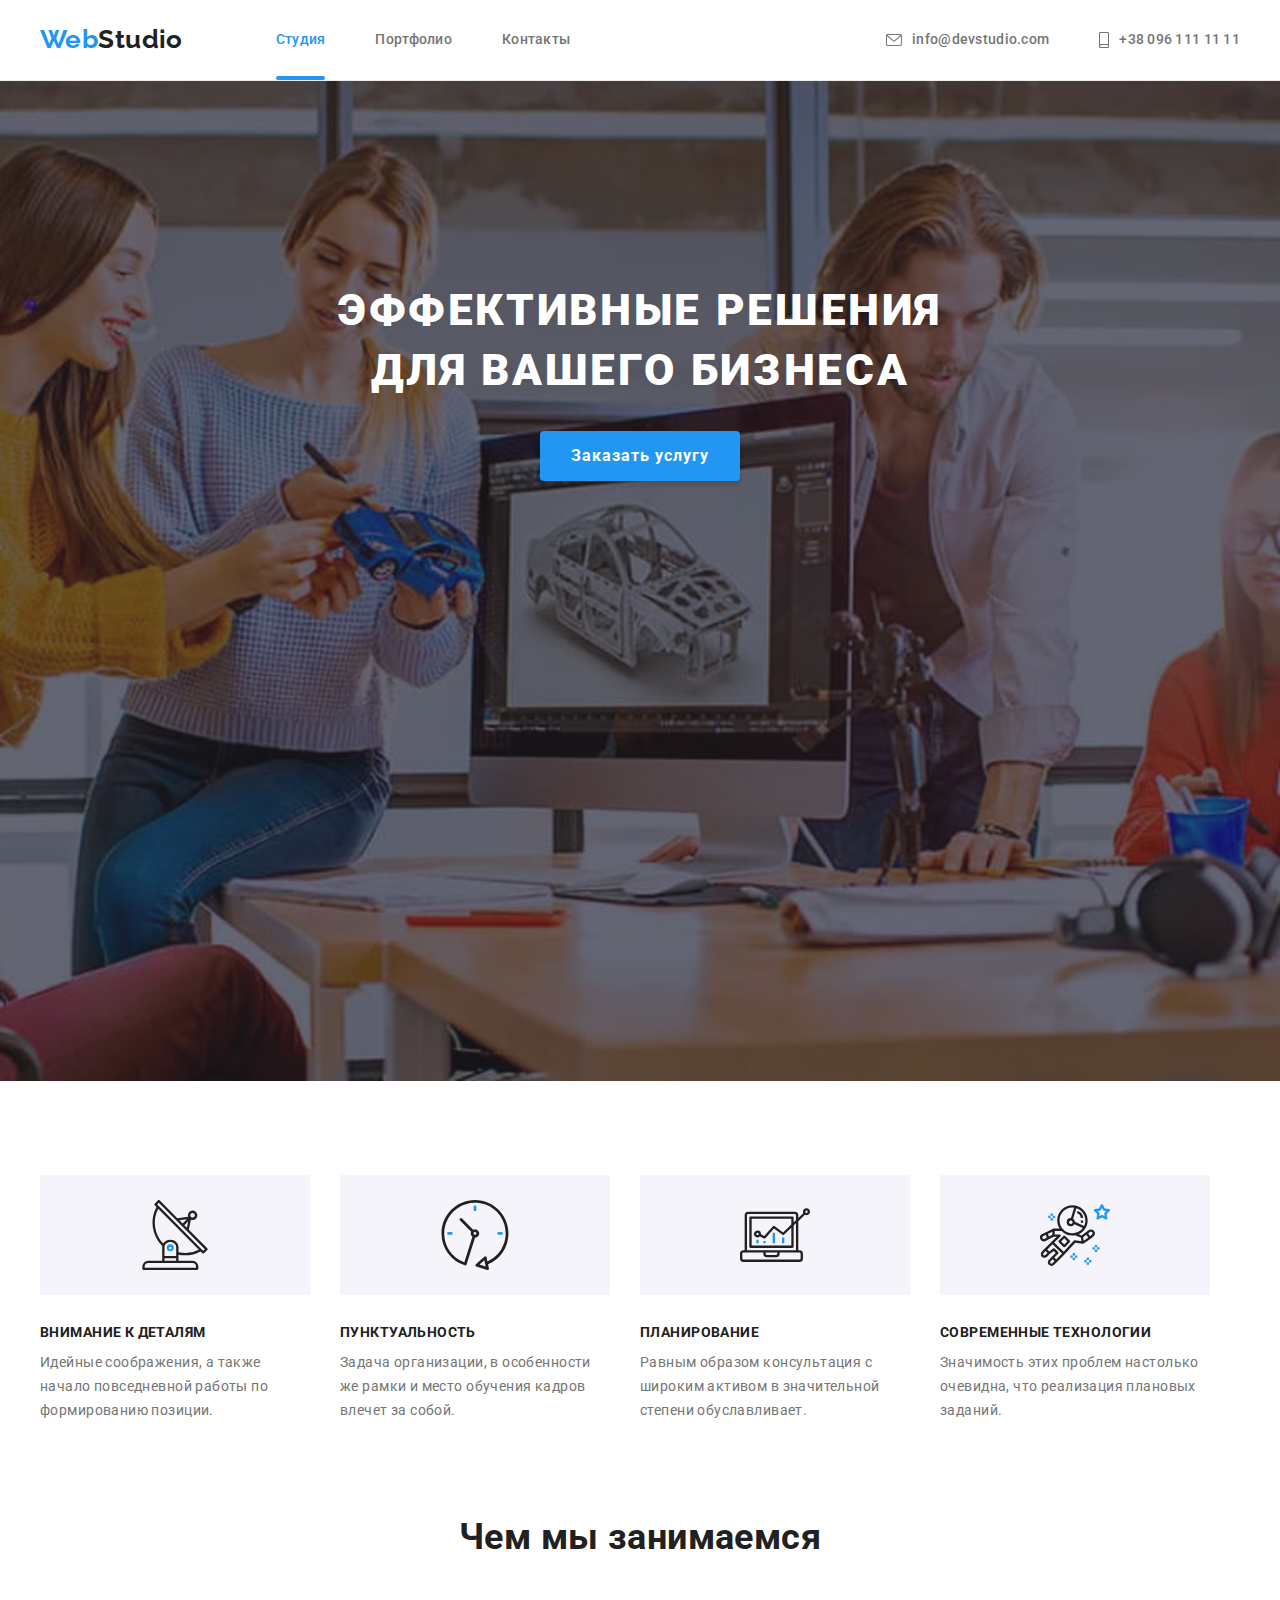
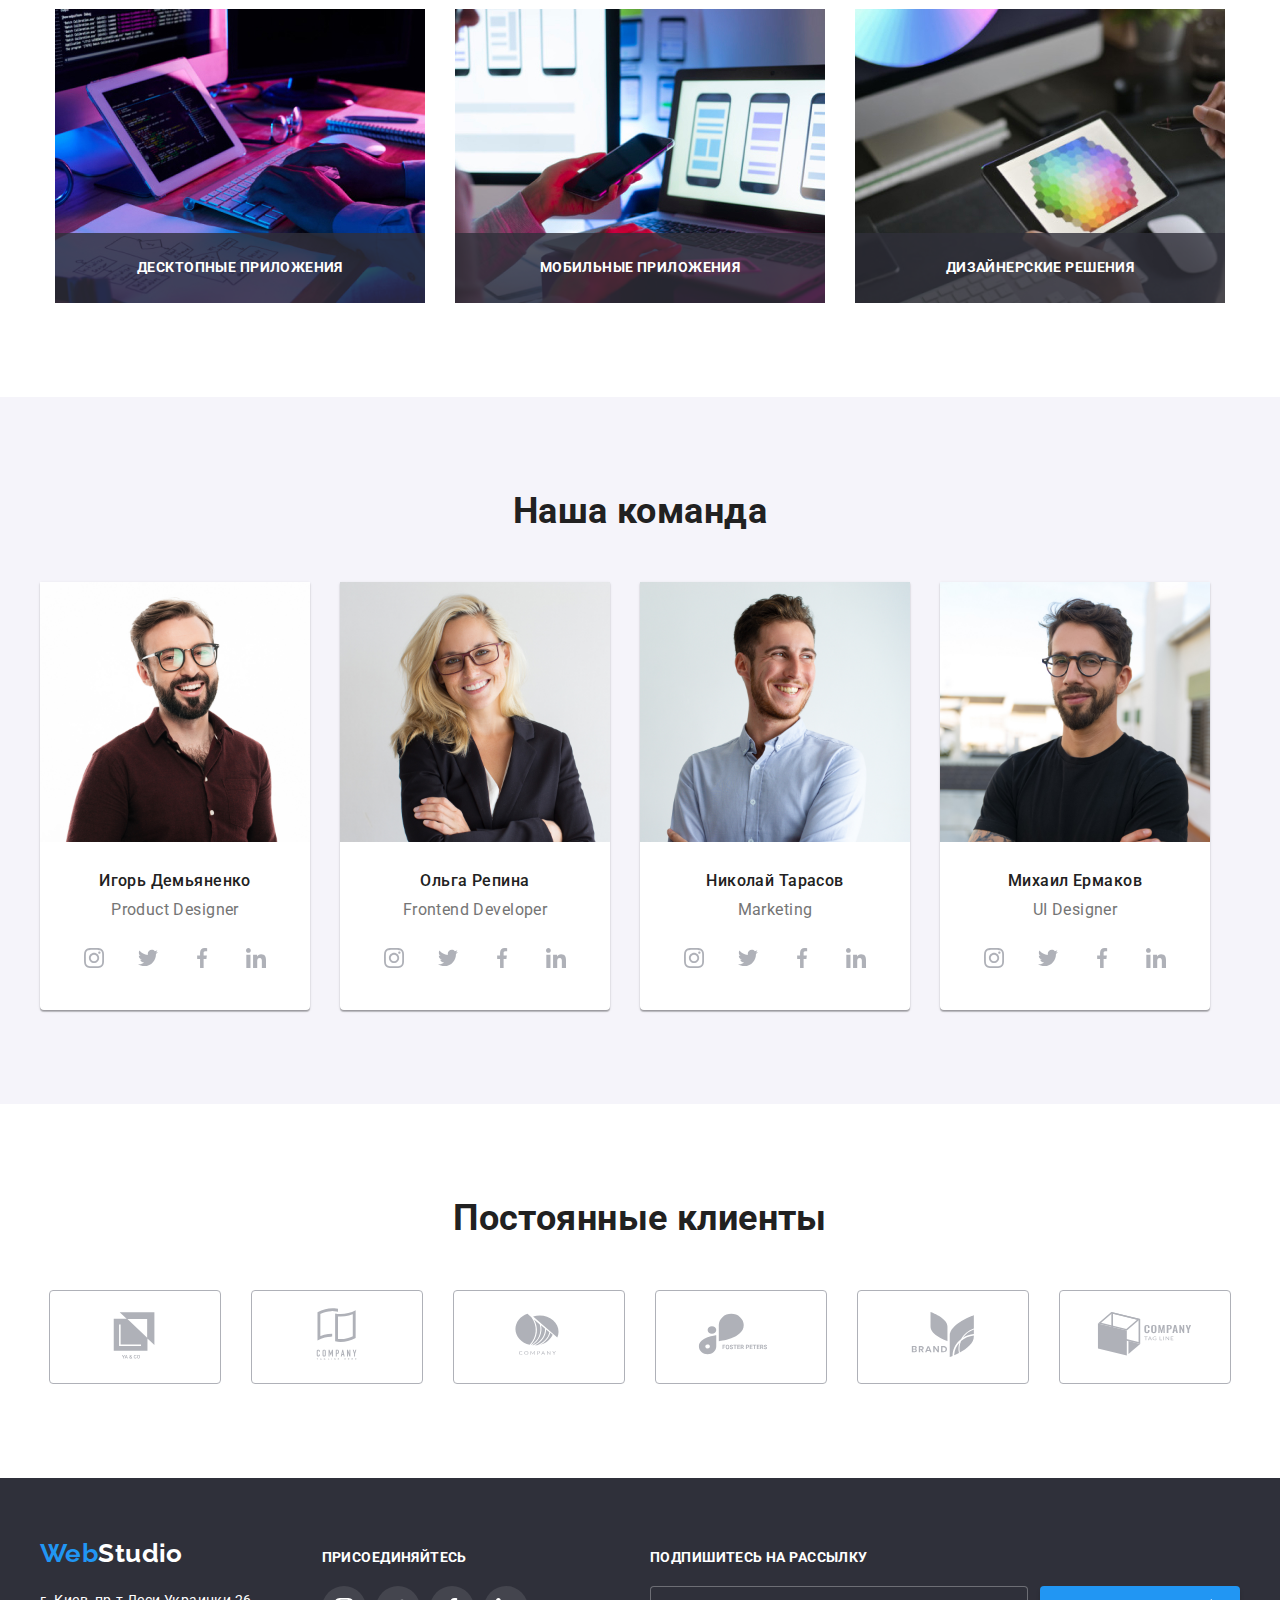
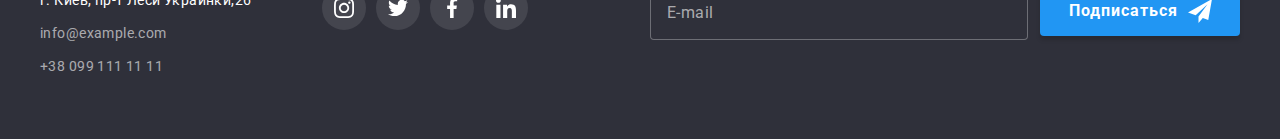
==== commit b386b188: "finish" ====
--- a/index.html
+++ b/index.html
@@ -30,7 +30,7 @@
         
             <ul class="contacts list">
                 <li class="contacts__item">
-                    <a href="mailto:info@devstudio.com" class="contacts-nav__contact">
+                    <a href="mailto:info@devstudio.com" class="contacts__name">
                         <svg width="16" height="12" class="contacts__icon">
                             <use href="./images/symbol-defs.svg#envelope"></use>
                         </svg>
@@ -39,7 +39,7 @@
                 </li>
                
                 <li class="contacts__item">
-                    <a href="tel:+380961111111" class="contacts-nav__contact">
+                    <a href="tel:+380961111111" class="contacts__name">
                     <svg width="10" height="16" class="contacts__icon">
                         <use href="./images/symbol-defs.svg#smartphone"></use>
                     </svg>
@@ -118,36 +118,36 @@
         <section class="team section">
             <div class="container">
             <h2 class="team__title">Наша команда</h2>
-            <ul class="list row">
-                <li class="staff">
+            <ul class="team__list list">
+                <li class="team__item">
                     <img src="./images/img-igor.jpg" alt="Игорь Демьяненко" width="270" height="260">
-                    <div class="staff-info">
-                    <h3 class="team-name">Игорь Демьяненко</h3>
-                    <p lang="en" class="position">Product Designer</p>
-                    <ul class="staff-soc list">
-                        <li class="soc-item">
-                            <a href="" class="soc-link">
+                    <div class="team__info">
+                    <h3 class="team__name">Игорь Демьяненко</h3>
+                    <p lang="en" class="team__position">Product Designer</p>
+                    <ul class="social list">
+                        <li class="social__item">
+                            <a href="" class="social__link">
                             <svg width="20" height="20">
                                 <use href="./images/symbol-defs.svg#instagram"></use>
                             </svg>
                             </a>
                         </li>
-                        <li class="soc-item">
-                            <a href="" class="soc-link">
+                        <li class="social__item">
+                            <a href="" class="social__link">
                                 <svg width="20" height="20">
                                     <use href="./images/symbol-defs.svg#twitter"></use>
                                 </svg>
                             </a>
                         </li>
-                        <li class="soc-item">
-                            <a href="" class="soc-link">
+                        <li class="social__item">
+                            <a href="" class="social__link">
                                 <svg width="20" height="20">
                                     <use href="./images/symbol-defs.svg#facebook"></use>
                                 </svg>
                             </a>
                         </li>
-                        <li class="soc-item">
-                            <a href="" class="soc-link">
+                        <li class="social__item">
+                            <a href="" class="social__link">
                                 <svg width="20" height="20">
                                     <use href="./images/symbol-defs.svg#linkedin"></use>
                                 </svg>
@@ -157,35 +157,35 @@
                     </ul>
                     </div>
                 </li>
-                <li class="staff">
+                <li class="team__item">
                     <img src="./images/img-olga.jpg" alt="Ольга Репина" width="270" height="260">
-                    <div class="staff-info">
-                        <h3 class="team-name">Ольга Репина</h3>
-                        <p lang="en" class="position">Frontend Developer</p>
-                        <ul class="staff-soc list">
-                            <li class="soc-item">
-                                <a href="" class="soc-link">
+                    <div class="team__info">
+                        <h3 class="team__name">Ольга Репина</h3>
+                        <p lang="en" class="team__position">Frontend Developer</p>
+                        <ul class="social list">
+                            <li class="social__item">
+                                <a href="" class="social__link">
                                     <svg width="20" height="20">
                                         <use href="./images/symbol-defs.svg#instagram"></use>
                                     </svg>
                                 </a>
                             </li>
-                            <li class="soc-item">
-                                <a href="" class="soc-link">
+                            <li class="social__item">
+                                <a href="" class="social__link">
                                     <svg width="20" height="20">
                                         <use href="./images/symbol-defs.svg#twitter"></use>
                                     </svg>
                                 </a>
                             </li>
-                            <li class="soc-item">
-                                <a href="" class="soc-link">
+                            <li class="social__item">
+                                <a href="" class="social__link">
                                     <svg width="20" height="20">
                                         <use href="./images/symbol-defs.svg#facebook"></use>
                                     </svg>
                                 </a>
                             </li>
-                            <li class="soc-item">
-                                <a href="" class="soc-link">
+                            <li class="social__item">
+                                <a href="" class="social__link">
                                     <svg width="20" height="20">
                                         <use href="./images/symbol-defs.svg#linkedin"></use>
                                     </svg>
@@ -194,35 +194,35 @@
                         </ul>
                     </div>
                 </li>
-                <li class="staff">
+                <li class="team__item">
                     <img src="./images/img-nikolai.jpg" alt="Николай Тарасов" width="270" height="260">
-                    <div class="staff-info">
-                        <h3 class="team-name">Николай Тарасов</h3>
-                        <p lang="en" class="position">Marketing</p>
-                        <ul class="staff-soc list">
-                            <li class="soc-item">
-                                <a href="" class="soc-link">
+                    <div class="team__info">
+                        <h3 class="team__name">Николай Тарасов</h3>
+                        <p lang="en" class="team__position">Marketing</p>
+                        <ul class="social list">
+                            <li class="social__item">
+                                <a href="" class="social__link">
                                     <svg width="20" height="20">
                                         <use href="./images/symbol-defs.svg#instagram"></use>
                                     </svg>
                                 </a>
                             </li>
-                            <li class="soc-item">
-                                <a href="" class="soc-link">
+                            <li class="social__item">
+                                <a href="" class="social__link">
                                     <svg width="20" height="20">
                                         <use href="./images/symbol-defs.svg#twitter"></use>
                                     </svg>
                                 </a>
                             </li>
-                            <li class="soc-item">
-                                <a href="" class="soc-link">
+                            <li class="social__item">
+                                <a href="" class="social__link">
                                     <svg width="20" height="20">
                                         <use href="./images/symbol-defs.svg#facebook"></use>
                                     </svg>
                                 </a>
                             </li>
-                            <li class="soc-item">
-                                <a href="" class="soc-link">
+                            <li class="social__item">
+                                <a href="" class="social__link">
                                     <svg width="20" height="20">
                                         <use href="./images/symbol-defs.svg#linkedin"></use>
                                     </svg>
@@ -231,35 +231,35 @@
                         </ul>
                     </div>
                 </li>
-                <li class="staff">
+                <li class="team__item">
                     <img src="./images/img-mihail.jpg" alt="Михаил Ермаков" width="270" height="260">
-                    <div class="staff-info">
-                        <h3 class="team-name">Михаил Ермаков</h3>
-                        <p lang="en" class="position">UI Designer</p>
-                        <ul class="staff-soc list">
-                            <li class="soc-item">
-                                <a href="" class="soc-link">
+                    <div class="team__info">
+                        <h3 class="team__name">Михаил Ермаков</h3>
+                        <p lang="en" class="team__position">UI Designer</p>
+                        <ul class="social list">
+                            <li class="social__item">
+                                <a href="" class="social__link">
                                     <svg width="20" height="20">
                                         <use href="./images/symbol-defs.svg#instagram"></use>
                                     </svg>
                                 </a>
                             </li>
-                            <li class="soc-item">
-                                <a href="" class="soc-link">
+                            <li class="social__item">
+                                <a href="" class="social__link">
                                     <svg width="20" height="20">
                                         <use href="./images/symbol-defs.svg#twitter"></use>
                                     </svg>
                                 </a>
                             </li>
-                            <li class="soc-item">
-                                <a href="" class="soc-link">
+                            <li class="social__item">
+                                <a href="" class="social__link">
                                     <svg width="20" height="20">
                                         <use href="./images/symbol-defs.svg#facebook"></use>
                                     </svg>
                                 </a>
                             </li>
-                            <li class="soc-item">
-                                <a href="" class="soc-link">
+                            <li class="social__item">
+                                <a href="" class="social__link">
                                     <svg width="20" height="20">
                                         <use href="./images/symbol-defs.svg#linkedin"></use>
                                     </svg>
@@ -326,42 +326,42 @@
     <footer class="footer">
         <div class="container">
             <address>
-                <div class="about-footer">
-                    <div class="footer-content">
+                <div class="footer__about">
+                    <div class="footer__content">
                         <a href="./index.html" class="footer__logo">Web<span class="footer__logo--white">Studio</span></a>
-                        <ul class="footer-nav list">
-                            <li><a href="https://goo.gl/maps/dz8LgYKqn3LP9GC87" target="_blank" class="contact-map">г. Киев, пр-т Леси Украинки,26</a></li>                                                        
-                            <li><a href="mailto:info@example.com" class="contact-footer">info@example.com</a></li>
-                            <li><a href="tel:+380991111111" class="contact-footer">+38 099 111 11 11</a></li>
+                        <ul class="footer__nav list">
+                            <li><a href="https://goo.gl/maps/dz8LgYKqn3LP9GC87" target="_blank" class="footer__map">г. Киев, пр-т Леси Украинки,26</a></li>                                                        
+                            <li><a href="mailto:info@example.com" class="footer__contact">info@example.com</a></li>
+                            <li><a href="tel:+380991111111" class="footer__contact">+38 099 111 11 11</a></li>
                         </ul>
                     </div>
                     <div>
-                        <p class="invite">ПРИСОЕДИНЯЙТЕСЬ</p>                         
-                            <ul class="footer-soc list">
-                                <li class="social-item">
-                                    <a href="" class="social-link">
-                                        <svg class="social-element" width="20" height="20">
+                        <p class="footer__title">ПРИСОЕДИНЯЙТЕСЬ</p>                         
+                            <ul class="footer__social list">
+                                <li class="footer__item">
+                                    <a href="" class="footer__link">
+                                        <svg class="footer__element" width="20" height="20">
                                             <use href="./images/symbol-defs.svg#instagram"></use>
                                         </svg>
                                     </a>
                                 </li>
-                                <li class="social-item">
-                                    <a href="" class="social-link">
-                                        <svg class="social-element" width="20" height="20">
+                                <li class="footer__item">
+                                    <a href="" class="footer__link">
+                                        <svg class="footer__element" width="20" height="20">
                                             <use href="./images/symbol-defs.svg#twitter"></use>
                                         </svg>
                                     </a>
                                 </li> 
-                                <li class="social-item">
-                                    <a href="" class="social-link">
-                                        <svg class="social-element" width="20" height="20">
+                                <li class="footer__item">
+                                    <a href="" class="footer__link">
+                                        <svg class="footer__element" width="20" height="20">
                                             <use href="./images/symbol-defs.svg#facebook"></use>
                                         </svg>
                                     </a>
                                 </li>
-                                <li class="social-item">
-                                    <a href="" class="social-link">
-                                        <svg class="social-element" width="20" height="20">
+                                <li class="footer__item">
+                                    <a href="" class="footer__link">
+                                        <svg class="footer__element" width="20" height="20">
                                             <use href="./images/symbol-defs.svg#linkedin"></use>
                                         </svg>
                                     </a>
@@ -370,12 +370,12 @@
                             
                         
                     </div>
-                    <div class="subscribe">
-                        <p class="invite">ПОДПИШИТЕСЬ НА РАССЫЛКУ</p>
-                        <form class="box-subscribe">
+                    <div class="footer__subscribe">
+                        <p class="footer__title">ПОДПИШИТЕСЬ НА РАССЫЛКУ</p>
+                        <form class="footer__box">
                             <label for="subscribe"></label>
-                            <input class="input-subscribe" type="email" name="subscribe" id="subscribe" placeholder="E-mail">
-                            <button class="btn-subscribe" type="submit">Подписаться
+                            <input class="footer__input" type="email" name="subscribe" id="subscribe" placeholder="E-mail">
+                            <button class="footer__button" type="submit">Подписаться
                                 <svg width="24" height="24">
                                     <use href="./images/symbol-defs.svg#telegram"></use>
                                 </svg>
--- a/css/main.css
+++ b/css/main.css
@@ -290,7 +290,7 @@
   margin: 10px 0 0 0;
 }
 
-.work__list, .menu {
+.portfolio__btn.list, .clients__list, .work__list, .menu {
   display: -webkit-box;
   display: -ms-flexbox;
   display: flex;
@@ -306,6 +306,22 @@
   font-size: 26px;
   line-height: 1.2;
   text-decoration: none;
+}
+
+.footer__button, .hero__button {
+  height: 50px;
+  width: 200px;
+  color: var(--text-white-color);
+  background-color: var(--acccent-text-color);
+  font-family: "Roboto";
+  font-weight: 700;
+  font-size: 16px;
+  line-height: 1.88;
+  letter-spacing: 0.06em;
+  border-radius: 4px;
+  text-align: center;
+  border: 1px transparent;
+  cursor: pointer;
 }
 
 .header {
@@ -395,7 +411,7 @@
   fill: var(--acccent-text-color);
 }
 
-.contacts-nav__contact {
+.contacts__name {
   padding-top: 32px;
   padding-bottom: 32px;
   color: var(--title-text-color);
@@ -444,20 +460,7 @@
 }
 
 .hero__button {
-  height: 50px;
-  width: 200px;
-  color: var(--text-white-color);
-  background-color: var(--acccent-text-color);
-  font-family: "Roboto";
-  font-weight: 700;
-  font-size: 16px;
-  line-height: 1.88;
-  letter-spacing: 0.06em;
-  border-radius: 4px;
-  text-align: center;
-  border: 1px transparent;
   margin-top: 30px;
-  cursor: pointer;
   -webkit-box-shadow: 0px 4px 4px rgba(0, 0, 0, 0.15);
           box-shadow: 0px 4px 4px rgba(0, 0, 0, 0.15);
 }
@@ -576,7 +579,7 @@
   color: var(--primery-text-color);
 }
 
-.list.row {
+.team__list.list {
   display: -webkit-box;
   display: -ms-flexbox;
   display: flex;
@@ -584,24 +587,24 @@
       flex-wrap: wrap;
 }
 
-.staff {
+.team__item {
   background-color: var(--back-ground-color);
   border-radius: 0 0 4px 4px;
   margin-right: 30px;
   -webkit-box-shadow: 0px 1px 3px rgba(0, 0, 0, 0.12), 0px 1px 1px rgba(0, 0, 0, 0.14), 0px 2px 1px rgba(0, 0, 0, 0.2);
           box-shadow: 0px 1px 3px rgba(0, 0, 0, 0.12), 0px 1px 1px rgba(0, 0, 0, 0.14), 0px 2px 1px rgba(0, 0, 0, 0.2);
 }
-.staff:nth-child(4n) {
+.team__item:nth-child(4n) {
   margin-right: 0;
 }
 
-.staff-info {
+.team__info {
   text-align: center;
   padding-top: 30px;
   padding-bottom: 30px;
 }
 
-.team-name {
+.team__name {
   color: var(--primery-text-color);
   font-weight: 500;
   font-size: 16px;
@@ -609,13 +612,13 @@
   margin: 0 0 10px 0;
 }
 
-.position {
+.team__position {
   font-size: 16px;
   line-height: 1.18;
   margin: 0;
 }
 
-.staff-soc {
+.social {
   display: -webkit-box;
   display: -ms-flexbox;
   display: flex;
@@ -625,30 +628,30 @@
   margin-top: 16px;
 }
 
-.soc-item + .soc-item {
+.social__item + .social__item {
   margin-left: 10px;
 }
 
-.soc-link {
+.social__link {
+  display: -webkit-box;
+  display: -ms-flexbox;
+  display: flex;
+  -webkit-box-align: center;
+      -ms-flex-align: center;
+          align-items: center;
+  -webkit-box-pack: center;
+      -ms-flex-pack: center;
+          justify-content: center;
   width: 44px;
   height: 44px;
   border-radius: 50%;
-  display: -webkit-box;
-  display: -ms-flexbox;
-  display: flex;
-  -webkit-box-align: center;
-      -ms-flex-align: center;
-          align-items: center;
-  -webkit-box-pack: center;
-      -ms-flex-pack: center;
-          justify-content: center;
   fill: var(--logo-of-clients);
 }
-.soc-link:hover {
+.social__link:hover {
   background-color: var(--acccent-text-color);
   fill: var(--text-white-color);
 }
-.soc-link:focus {
+.social__link:focus {
   background-color: var(--acccent-text-color);
   fill: var(--text-white-color);
 }
@@ -663,15 +666,6 @@
   color: var(--primery-text-color);
 }
 
-.clients__list {
-  display: -webkit-box;
-  display: -ms-flexbox;
-  display: flex;
-  -webkit-box-pack: center;
-      -ms-flex-pack: center;
-          justify-content: center;
-}
-
 .clients__item {
   width: 170px;
   height: 92px;
@@ -706,41 +700,16 @@
   background-color: var(--back-ground-color);
 }
 
-.portfolio-btn {
+.portfolio__btn {
   padding-top: 0;
   padding-bottom: 50px;
 }
 
-.portfolio-title {
-  margin: 0 0 4px 0;
-  color: var(--primery-text-color);
-  font-weight: 700;
-  font-size: 18px;
-  line-height: 2;
-  letter-spacing: 0.06em;
-}
-
-.potrfolio-text {
-  margin: 0;
-  color: var(--title-text-color);
-  font-size: 16px;
-  line-height: 1.88;
-}
-
-.portfolio-btn.list {
-  display: -webkit-box;
-  display: -ms-flexbox;
-  display: flex;
-  -webkit-box-pack: center;
-      -ms-flex-pack: center;
-          justify-content: center;
-}
-
-.portfolio-btn .item + .item {
+.portfolio__btn .portfolio__item + .portfolio__item {
   margin-left: 8px;
 }
 
-.btn-filter {
+.portfolio__filter {
   display: inline-block;
   color: var(--primery-text-color);
   background-color: var(--button-portfolio);
@@ -756,14 +725,14 @@
   border: 1px transparent;
   cursor: pointer;
 }
-.btn-filter:hover, .btn-filter:focus {
+.portfolio__filter:hover, .portfolio__filter:focus {
   color: var(--text-white-color);
   background-color: var(--acccent-text-color);
   -webkit-box-shadow: 0px 3px 1px rgba(0, 0, 0, 0.1), 0px 1px 2px rgba(0, 0, 0, 0.08), 0px 2px 2px rgba(0, 0, 0, 0.12);
           box-shadow: 0px 3px 1px rgba(0, 0, 0, 0.1), 0px 1px 2px rgba(0, 0, 0, 0.08), 0px 2px 2px rgba(0, 0, 0, 0.12);
 }
 
-.portfolio-foto {
+.portfolio__list {
   display: -webkit-box;
   display: -ms-flexbox;
   display: flex;
@@ -771,39 +740,39 @@
       flex-wrap: wrap;
 }
 
-.border-content {
+.portfolio__content {
   padding: 20px 24px;
   border-bottom: 1px solid var(--border-color);
   border-left: 1px solid var(--border-color);
   border-right: 1px solid var(--border-color);
 }
 
-.element {
+.portfolio__inside {
   margin-right: 30px;
   margin-bottom: 30px;
 }
-.element:nth-child(3n) {
+.portfolio__inside:nth-child(3n) {
   margin-right: 0;
 }
-.element:nth-last-child(-n+3) {
+.portfolio__inside:nth-last-child(-n+3) {
   margin-bottom: 0;
 }
 
-.decor {
+.portfolio__link {
   text-decoration: none;
   display: block;
 }
-.decor:hover, .decor:focus {
+.portfolio__link:hover, .portfolio__link:focus {
   -webkit-box-shadow: 0px 1px 1px rgba(0, 0, 0, 0.12), 0px 4px 4px rgba(0, 0, 0, 0.06), 1px 4px 6px rgba(0, 0, 0, 0.16);
           box-shadow: 0px 1px 1px rgba(0, 0, 0, 0.12), 0px 4px 4px rgba(0, 0, 0, 0.06), 1px 4px 6px rgba(0, 0, 0, 0.16);
 }
 
-.portfolio-box {
+.portfolio__box {
   position: relative;
   overflow: hidden;
 }
 
-.portfolio-inbox {
+.portfolio__text {
   position: absolute;
   left: 0;
   bottom: 0;
@@ -821,18 +790,25 @@
   transition: transform 250ms cubic-bezier(0.4, 0, 0.2, 1);
   transition: transform 250ms cubic-bezier(0.4, 0, 0.2, 1), -webkit-transform 250ms cubic-bezier(0.4, 0, 0.2, 1);
 }
-.decor:hover .portfolio-inbox, .decor:focus .portfolio-inbox {
+.portfolio__link:hover .portfolio__text, .portfolio__link:focus .portfolio__text {
   -webkit-transform: translateY(0);
           transform: translateY(0);
 }
 
-.footer__logo--white {
-  color: var(--text-white-color);
-}
-
-.footer-content {
-  font-style: normal;
-  margin-right: 70px;
+.portfolio__title {
+  margin: 0 0 4px 0;
+  color: var(--primery-text-color);
+  font-weight: 700;
+  font-size: 18px;
+  line-height: 2;
+  letter-spacing: 0.06em;
+}
+
+.potrfolio__type {
+  margin: 0;
+  color: var(--title-text-color);
+  font-size: 16px;
+  line-height: 1.88;
 }
 
 .footer {
@@ -841,13 +817,27 @@
   padding-bottom: 60px;
 }
 
-.about-footer {
-  display: -webkit-box;
-  display: -ms-flexbox;
-  display: flex;
-}
-
-.contact-map {
+.footer__about {
+  display: -webkit-box;
+  display: -ms-flexbox;
+  display: flex;
+}
+
+.footer__content {
+  font-style: normal;
+  margin-right: 70px;
+}
+
+.footer__logo--white {
+  color: var(--text-white-color);
+}
+
+.footer__nav :hover,
+.footer__nav :focus {
+  color: var(--acccent-text-color);
+}
+
+.footer__map {
   display: inline-block;
   color: var(--text-white-color);
   line-height: 1.71;
@@ -855,7 +845,7 @@
   margin: 20px 0 0 0;
 }
 
-.contact-footer {
+.footer__contact {
   display: inline-block;
   color: rgba(255, 255, 255, 0.6);
   line-height: 1.71;
@@ -863,7 +853,7 @@
   margin: 9px 0 0 0;
 }
 
-.invite {
+.footer__title {
   margin-top: 12px;
   margin-bottom: 20px;
   font-family: "Roboto";
@@ -875,58 +865,53 @@
   color: var(--text-white-color);
 }
 
-.footer-soc {
-  display: -webkit-box;
-  display: -ms-flexbox;
-  display: flex;
-}
-
-.footer-nav :hover,
-.footer-nav :focus {
-  color: var(--acccent-text-color);
-}
-
-.social-item {
+.footer__social {
+  display: -webkit-box;
+  display: -ms-flexbox;
+  display: flex;
+}
+
+.footer__item {
   margin-right: 10px;
 }
 
-.social-link {
+.footer__link {
+  display: -webkit-box;
+  display: -ms-flexbox;
+  display: flex;
+  -webkit-box-align: center;
+      -ms-flex-align: center;
+          align-items: center;
+  -webkit-box-pack: center;
+      -ms-flex-pack: center;
+          justify-content: center;
   width: 44px;
   height: 44px;
   border-radius: 50%;
-  display: -webkit-box;
-  display: -ms-flexbox;
-  display: flex;
-  -webkit-box-align: center;
-      -ms-flex-align: center;
-          align-items: center;
-  -webkit-box-pack: center;
-      -ms-flex-pack: center;
-          justify-content: center;
   background: rgba(255, 255, 255, 0.1);
 }
-.social-link:hover {
+.footer__link:hover {
   background-color: var(--acccent-text-color);
 }
-.social-link:focus {
+.footer__link:focus {
   background-color: var(--acccent-text-color);
 }
 
-.social-element {
+.footer__element {
   fill: var(--text-white-color);
 }
 
-.subscribe {
+.footer__subscribe {
   margin-left: auto;
 }
 
-.box-subscribe {
-  display: -webkit-box;
-  display: -ms-flexbox;
-  display: flex;
-}
-
-.input-subscribe {
+.footer__box {
+  display: -webkit-box;
+  display: -ms-flexbox;
+  display: flex;
+}
+
+.footer__input {
   width: 358px;
   height: 50px;
   border: 1px solid rgba(255, 255, 255, 0.3);
@@ -947,23 +932,23 @@
   color: rgba(255, 255, 255, 0.6);
   letter-spacing: 0.03em;
 }
-.input-subscribe::-webkit-input-placeholder {
+.footer__input::-webkit-input-placeholder {
   color: rgba(255, 255, 255, 0.6);
 }
-.input-subscribe::-moz-placeholder {
+.footer__input::-moz-placeholder {
   color: rgba(255, 255, 255, 0.6);
 }
-.input-subscribe:-ms-input-placeholder {
+.footer__input:-ms-input-placeholder {
   color: rgba(255, 255, 255, 0.6);
 }
-.input-subscribe::-ms-input-placeholder {
+.footer__input::-ms-input-placeholder {
   color: rgba(255, 255, 255, 0.6);
 }
-.input-subscribe::placeholder {
+.footer__input::placeholder {
   color: rgba(255, 255, 255, 0.6);
 }
 
-.btn-subscribe {
+.footer__button {
   display: -webkit-box;
   display: -ms-flexbox;
   display: flex;
@@ -973,24 +958,11 @@
   -webkit-box-pack: justify;
       -ms-flex-pack: justify;
           justify-content: space-between;
-  height: 50px;
-  width: 200px;
-  padding: 0 29px;
-  color: var(--text-white-color);
-  background-color: var(--acccent-text-color);
-  font-family: "Roboto";
-  font-weight: 700;
-  font-size: 16px;
-  line-height: 1.88;
-  letter-spacing: 0.06em;
-  border-radius: 4px;
+  padding: 0 28px 0 29px;
   margin-left: 12px;
-  text-align: center;
-  border: 1px transparent;
-  cursor: pointer;
   -webkit-box-shadow: 0px 4px 4px rgba(0, 0, 0, 0.15);
           box-shadow: 0px 4px 4px rgba(0, 0, 0, 0.15);
 }
-.btn-subscribe:hover, .btn-subscribe:focus {
+.footer__button:hover, .footer__button:focus {
   background-color: var(--bkg-hover-btn-hero);
 }/*# sourceMappingURL=main.css.map */--- a/css/main.min.css
+++ b/css/main.min.css
@@ -1 +1 @@
-:root{--primery-text-color: #212121;--title-text-color: #757575;--acccent-text-color: #2196f3;--text-white-color: #ffffff;--button-portfolio: #f5f4fa;--back-ground-color: #ffffff;--border-color: #eeeeee;--bkg-hover-btn-hero: #188ce8;--bkg-hero: #2f303a;--bottom-line-header: #ececec;--logo-of-clients: #afb1b8}body{font-family:Roboto,sans-serif;color:var(--title-text-color);letter-spacing:.03em;margin:0;background-color:var(--back-ground-color);font-size:14px}img{display:block}.container{margin:0 auto;padding-left:15px;padding-right:15px;width:1200px}.section{padding-top:94px;padding-bottom:94px}.list{list-style:none;padding:0px;margin:0px}.is-hidden{visibility:hidden;opacity:0;pointer-events:none}.backdrop{position:fixed;top:0;left:0;width:100%;height:100%;background-color:rgba(0,0,0,.2);-webkit-transition:opacity 250ms,visibility 250ms;transition:opacity 250ms,visibility 250ms}.modal{position:absolute;top:50%;left:50%;-webkit-transform:translate(-50%, -50%) scale(100%);transform:translate(-50%, -50%) scale(100%);width:528px;min-height:581px;padding:40px;background-color:var(--back-ground-color);-webkit-box-shadow:0px 1px 3px rgba(0,0,0,.12),0px 1px 1px rgba(0,0,0,.14),0px 2px 1px rgba(0,0,0,.2);box-shadow:0px 1px 3px rgba(0,0,0,.12),0px 1px 1px rgba(0,0,0,.14),0px 2px 1px rgba(0,0,0,.2);border-radius:4px;-webkit-transition:-webkit-transform 250ms cubic-bezier(0.075, 0.82, 0.165, 1);transition:-webkit-transform 250ms cubic-bezier(0.075, 0.82, 0.165, 1);transition:transform 250ms cubic-bezier(0.075, 0.82, 0.165, 1);transition:transform 250ms cubic-bezier(0.075, 0.82, 0.165, 1), -webkit-transform 250ms cubic-bezier(0.075, 0.82, 0.165, 1)}.backdrop.is-hidden .modal{-webkit-transform:translate(-50%, -50%) scale(10%);transform:translate(-50%, -50%) scale(10%)}.modal__close{display:-webkit-box;display:-ms-flexbox;display:flex;-webkit-box-pack:center;-ms-flex-pack:center;justify-content:center;-webkit-box-align:center;-ms-flex-align:center;align-items:center;position:absolute;width:30px;height:30px;top:8px;right:8px;cursor:pointer;background-color:var(--back-ground-color);border-radius:50%;border:1px solid rgba(0,0,0,.1);padding:0}.modal__close:hover,.modal__close:focus{fill:var(--acccent-text-color)}.modal__title{margin:0;padding-bottom:12px;font-weight:700;font-size:20px;line-height:1.15;text-align:center;color:var(--primery-text-color)}.modal__group{display:-webkit-box;display:-ms-flexbox;display:flex;-webkit-box-orient:vertical;-webkit-box-direction:normal;-ms-flex-direction:column;flex-direction:column}.modal__label{position:relative;padding-bottom:4px;font-size:12px;line-height:1.16;letter-spacing:.01em;color:var(--title-text-color)}.modal__field{position:relative;display:-webkit-box;display:-ms-flexbox;display:flex;-webkit-box-orient:vertical;-webkit-box-direction:normal;-ms-flex-direction:column;flex-direction:column;margin-bottom:10px}.modal__input{height:40px;padding-left:42px;border:1px solid rgba(33,33,33,.2);border-radius:4px;-webkit-transition:250ms cubic-bezier(0.4, 0, 0.2, 1);transition:250ms cubic-bezier(0.4, 0, 0.2, 1)}.modal__input:focus{outline:1px solid var(--acccent-text-color)}.modal__icon{position:absolute;top:50%;left:12px;-webkit-transform:translateY(-50%);transform:translateY(-50%);-webkit-transition:250ms cubic-bezier(0.4, 0, 0.2, 1);transition:250ms cubic-bezier(0.4, 0, 0.2, 1)}.modal__input:focus+.modal__icon{fill:var(--acccent-text-color)}.modal__coment{margin-bottom:20px;padding:12px 16px;resize:none;height:120px;border:1px solid rgba(33,33,33,.2);border-radius:4px;-webkit-transition:250ms cubic-bezier(0.4, 0, 0.2, 1);transition:250ms cubic-bezier(0.4, 0, 0.2, 1)}.modal__coment:focus{outline:1px solid var(--acccent-text-color)}.modal__coment::-webkit-input-placeholder{font-size:12px;line-height:1.16;letter-spacing:.01em;color:rgba(117,117,117,.5);background-color:rgba(0,0,0,0)}.modal__coment::-moz-placeholder{font-size:12px;line-height:1.16;letter-spacing:.01em;color:rgba(117,117,117,.5);background-color:rgba(0,0,0,0)}.modal__coment:-ms-input-placeholder{font-size:12px;line-height:1.16;letter-spacing:.01em;color:rgba(117,117,117,.5);background-color:rgba(0,0,0,0)}.modal__coment::-ms-input-placeholder{font-size:12px;line-height:1.16;letter-spacing:.01em;color:rgba(117,117,117,.5);background-color:rgba(0,0,0,0)}.modal__coment::placeholder{font-size:12px;line-height:1.16;letter-spacing:.01em;color:rgba(117,117,117,.5);background-color:rgba(0,0,0,0)}.modal__agree{position:relative;line-height:1.71;display:-webkit-box;display:-ms-flexbox;display:flex;-webkit-box-align:center;-ms-flex-align:center;align-items:center;-webkit-box-pack:center;-ms-flex-pack:center;justify-content:center}.modal__link{line-height:1.71;color:var(--acccent-text-color)}.modal__link:hover{text-decoration:none}.visually-hidden{-webkit-appearance:none;-moz-appearance:none;appearance:none}.modal__castom-checkbox{margin-right:7px;width:16px;height:15px;border-radius:2px;border:2px solid var(--primery-text-color)}.modal__checkbox:focus+.modal__castom-checkbox{-webkit-box-shadow:0px 0px 1px 1px rgba(96,93,93,.8);box-shadow:0px 0px 1px 1px rgba(96,93,93,.8)}.modal__checkbox:checked+.modal__castom-checkbox{background-color:var(--acccent-text-color);border-color:rgba(0,0,0,0);background-origin:content-box;background-image:url(../images/check.svg);background-size:contain;background-repeat:no-repeat}.modal__checkbox{position:absolute}.modal__button{display:-webkit-box;display:-ms-flexbox;display:flex;-webkit-box-pack:center;-ms-flex-pack:center;justify-content:center}.advantage__text{line-height:1.71;margin:10px 0 0 0}.work__list,.menu{display:-webkit-box;display:-ms-flexbox;display:flex;-webkit-box-pack:center;-ms-flex-pack:center;justify-content:center}.footer__logo,.menu__logo{color:var(--acccent-text-color);font-family:Raleway,sans-serif;font-weight:700;font-size:26px;line-height:1.2;text-decoration:none}.header{border-bottom:1px solid var(--bottom-line-header);background-color:var(--back-ground-color)}.menu__logo{display:-webkit-box;display:-ms-flexbox;display:flex;-webkit-box-align:center;-ms-flex-align:center;align-items:center;margin-right:93px}.menu__logo--black{color:var(--primery-text-color)}.nav{display:-webkit-box;display:-ms-flexbox;display:flex}.nav__item{position:relative}.nav .nav__item+.nav__item{margin-left:50px}.nav__pages{color:var(--title-text-color);display:block;padding-top:32px;padding-bottom:32px;font-weight:500;line-height:1.14;letter-spacing:.02em;text-decoration:none}.nav__pages:hover,.nav__pages:focus{color:var(--acccent-text-color)}.nav__pages--current{display:block;padding-top:32px;padding-bottom:32px;font-weight:500;line-height:1.14;letter-spacing:.02em;text-decoration:none;color:var(--acccent-text-color)}.nav__pages--current::after{content:"";position:absolute;background-color:var(--acccent-text-color);height:4px;width:100%;left:0;bottom:0;border-radius:2px}.contacts{display:-webkit-box;display:-ms-flexbox;display:flex;-webkit-box-align:center;-ms-flex-align:center;align-items:center;margin-left:auto}.contacts .contacts__item+.contacts__item{margin-left:50px}.contacts__item :hover,.contacts__item :focus{color:var(--acccent-text-color);fill:var(--acccent-text-color)}.contacts-nav__contact{padding-top:32px;padding-bottom:32px;color:var(--title-text-color);font-weight:500;line-height:1.14;letter-spacing:.02em;text-decoration:none;fill:var(--title-text-color);-webkit-box-align:center;-ms-flex-align:center;align-items:center;display:-webkit-box;display:-ms-flexbox;display:flex}.contacts__icon{margin-right:10px}.hero{max-width:1600px;height:600px;margin-left:auto;margin-right:auto;text-align:center;background-image:-webkit-gradient(linear, left top, left bottom, from(rgba(47, 48, 58, 0.4)), to(rgba(47, 48, 58, 0.4))),url(../images/hero-img.jpg);background-image:linear-gradient(rgba(47, 48, 58, 0.4), rgba(47, 48, 58, 0.4)),url(../images/hero-img.jpg);background-repeat:no-repeat;background-position:center;background-size:cover;background-color:var(--bkg-hero);padding-top:200px;padding-bottom:200px}.hero__title{width:696px;margin:0 auto;color:var(--text-white-color);font-weight:900;font-size:44px;line-height:1.36;text-align:center;letter-spacing:.06em}.hero__button{height:50px;width:200px;color:var(--text-white-color);background-color:var(--acccent-text-color);font-family:"Roboto";font-weight:700;font-size:16px;line-height:1.88;letter-spacing:.06em;border-radius:4px;text-align:center;border:1px rgba(0,0,0,0);margin-top:30px;cursor:pointer;-webkit-box-shadow:0px 4px 4px rgba(0,0,0,.15);box-shadow:0px 4px 4px rgba(0,0,0,.15)}.hero__button:hover,.hero__button:focus{background-color:var(--bkg-hover-btn-hero)}.advantage{padding-bottom:0}.advantage__list.list{display:-webkit-box;display:-ms-flexbox;display:flex;-ms-flex-wrap:wrap;flex-wrap:wrap}.icon-antenna::before{background-image:url(../images/antenna.svg)}.icon-clock::before{background-image:url(../images/clock.svg)}.iсon-diagram::before{background-image:url(../images/diagram.svg)}.icon-astronaut::before{background-image:url(../images/astronaut.svg)}.advantage__item{width:270px;margin-right:30px}.advantage__item:nth-child(4n){margin-right:0}.advantage__item::before{display:block;content:"";height:120px;margin-bottom:30px;background-size:70px;background-repeat:no-repeat;background-position:center;background-color:var(--button-portfolio)}.advantage__title{color:var(--primery-text-color);margin:0;font-weight:700;font-size:14px;line-height:1.14}.work__title{font-weight:700;font-size:36px;line-height:1.16;text-align:center;margin-top:0;margin-bottom:50px;color:var(--primery-text-color)}.work__item{margin-right:30px}.work__item:nth-child(3n){margin-right:0px}.work__foto{position:relative}.work__text{position:absolute;left:0;bottom:0;height:70px;width:100%;margin:0;display:-webkit-box;display:-ms-flexbox;display:flex;-webkit-box-pack:center;-ms-flex-pack:center;justify-content:center;-webkit-box-align:center;-ms-flex-align:center;align-items:center;font-weight:700;line-height:1.14;color:var(--text-white-color);background-color:rgba(47,48,58,.8)}.team{background-color:var(--button-portfolio)}.team__title{font-weight:700;font-size:36px;line-height:1.16;text-align:center;margin-top:0;margin-bottom:50px;color:var(--primery-text-color)}.list.row{display:-webkit-box;display:-ms-flexbox;display:flex;-ms-flex-wrap:wrap;flex-wrap:wrap}.staff{background-color:var(--back-ground-color);border-radius:0 0 4px 4px;margin-right:30px;-webkit-box-shadow:0px 1px 3px rgba(0,0,0,.12),0px 1px 1px rgba(0,0,0,.14),0px 2px 1px rgba(0,0,0,.2);box-shadow:0px 1px 3px rgba(0,0,0,.12),0px 1px 1px rgba(0,0,0,.14),0px 2px 1px rgba(0,0,0,.2)}.staff:nth-child(4n){margin-right:0}.staff-info{text-align:center;padding-top:30px;padding-bottom:30px}.team-name{color:var(--primery-text-color);font-weight:500;font-size:16px;line-height:1.18;margin:0 0 10px 0}.position{font-size:16px;line-height:1.18;margin:0}.staff-soc{display:-webkit-box;display:-ms-flexbox;display:flex;-webkit-box-pack:center;-ms-flex-pack:center;justify-content:center;margin-top:16px}.soc-item+.soc-item{margin-left:10px}.soc-link{width:44px;height:44px;border-radius:50%;display:-webkit-box;display:-ms-flexbox;display:flex;-webkit-box-align:center;-ms-flex-align:center;align-items:center;-webkit-box-pack:center;-ms-flex-pack:center;justify-content:center;fill:var(--logo-of-clients)}.soc-link:hover{background-color:var(--acccent-text-color);fill:var(--text-white-color)}.soc-link:focus{background-color:var(--acccent-text-color);fill:var(--text-white-color)}.clients__title{font-weight:700;font-size:36px;line-height:1.16;text-align:center;margin-top:0;margin-bottom:50px;color:var(--primery-text-color)}.clients__list{display:-webkit-box;display:-ms-flexbox;display:flex;-webkit-box-pack:center;-ms-flex-pack:center;justify-content:center}.clients__item{width:170px;height:92px;border:1px solid var(--logo-of-clients);border-radius:4px;display:-webkit-box;display:-ms-flexbox;display:flex;-webkit-box-pack:center;-ms-flex-pack:center;justify-content:center;-webkit-box-align:center;-ms-flex-align:center;align-items:center}.clients__item+.clients__item{margin-left:30px}.clients__item:hover,.clients__item:focus{border-color:var(--acccent-text-color)}.clients__link{padding:15px 32px;fill:var(--logo-of-clients)}.clients__link:hover,.clients__link:focus{fill:var(--acccent-text-color)}.portfolio{background-color:var(--back-ground-color)}.portfolio-btn{padding-top:0;padding-bottom:50px}.portfolio-title{margin:0 0 4px 0;color:var(--primery-text-color);font-weight:700;font-size:18px;line-height:2;letter-spacing:.06em}.potrfolio-text{margin:0;color:var(--title-text-color);font-size:16px;line-height:1.88}.portfolio-btn.list{display:-webkit-box;display:-ms-flexbox;display:flex;-webkit-box-pack:center;-ms-flex-pack:center;justify-content:center}.portfolio-btn .item+.item{margin-left:8px}.btn-filter{display:inline-block;color:var(--primery-text-color);background-color:var(--button-portfolio);font-family:"Roboto";font-style:normal;font-weight:500;font-size:16px;line-height:1.62;letter-spacing:.03em;border-radius:4px;padding:6px 22px;text-align:center;border:1px rgba(0,0,0,0);cursor:pointer}.btn-filter:hover,.btn-filter:focus{color:var(--text-white-color);background-color:var(--acccent-text-color);-webkit-box-shadow:0px 3px 1px rgba(0,0,0,.1),0px 1px 2px rgba(0,0,0,.08),0px 2px 2px rgba(0,0,0,.12);box-shadow:0px 3px 1px rgba(0,0,0,.1),0px 1px 2px rgba(0,0,0,.08),0px 2px 2px rgba(0,0,0,.12)}.portfolio-foto{display:-webkit-box;display:-ms-flexbox;display:flex;-ms-flex-wrap:wrap;flex-wrap:wrap}.border-content{padding:20px 24px;border-bottom:1px solid var(--border-color);border-left:1px solid var(--border-color);border-right:1px solid var(--border-color)}.element{margin-right:30px;margin-bottom:30px}.element:nth-child(3n){margin-right:0}.element:nth-last-child(-n+3){margin-bottom:0}.decor{text-decoration:none;display:block}.decor:hover,.decor:focus{-webkit-box-shadow:0px 1px 1px rgba(0,0,0,.12),0px 4px 4px rgba(0,0,0,.06),1px 4px 6px rgba(0,0,0,.16);box-shadow:0px 1px 1px rgba(0,0,0,.12),0px 4px 4px rgba(0,0,0,.06),1px 4px 6px rgba(0,0,0,.16)}.portfolio-box{position:relative;overflow:hidden}.portfolio-inbox{position:absolute;left:0;bottom:0;height:100%;margin:0;padding:64px 24px 64px 24px;color:var(--text-white-color);background-color:rgba(33,150,243,.9);font-size:18px;line-height:1.55;-webkit-transform:translateY(101%);transform:translateY(101%);-webkit-transition:-webkit-transform 250ms cubic-bezier(0.4, 0, 0.2, 1);transition:-webkit-transform 250ms cubic-bezier(0.4, 0, 0.2, 1);transition:transform 250ms cubic-bezier(0.4, 0, 0.2, 1);transition:transform 250ms cubic-bezier(0.4, 0, 0.2, 1), -webkit-transform 250ms cubic-bezier(0.4, 0, 0.2, 1)}.decor:hover .portfolio-inbox,.decor:focus .portfolio-inbox{-webkit-transform:translateY(0);transform:translateY(0)}.footer__logo--white{color:var(--text-white-color)}.footer-content{font-style:normal;margin-right:70px}.footer{background-color:var(--bkg-hero);padding-top:60px;padding-bottom:60px}.about-footer{display:-webkit-box;display:-ms-flexbox;display:flex}.contact-map{display:inline-block;color:var(--text-white-color);line-height:1.71;text-decoration:none;margin:20px 0 0 0}.contact-footer{display:inline-block;color:rgba(255,255,255,.6);line-height:1.71;text-decoration:none;margin:9px 0 0 0}.invite{margin-top:12px;margin-bottom:20px;font-family:"Roboto";font-style:normal;font-weight:700;font-size:14px;line-height:1.14;letter-spacing:.03em;color:var(--text-white-color)}.footer-soc{display:-webkit-box;display:-ms-flexbox;display:flex}.footer-nav :hover,.footer-nav :focus{color:var(--acccent-text-color)}.social-item{margin-right:10px}.social-link{width:44px;height:44px;border-radius:50%;display:-webkit-box;display:-ms-flexbox;display:flex;-webkit-box-align:center;-ms-flex-align:center;align-items:center;-webkit-box-pack:center;-ms-flex-pack:center;justify-content:center;background:rgba(255,255,255,.1)}.social-link:hover{background-color:var(--acccent-text-color)}.social-link:focus{background-color:var(--acccent-text-color)}.social-element{fill:var(--text-white-color)}.subscribe{margin-left:auto}.box-subscribe{display:-webkit-box;display:-ms-flexbox;display:flex}.input-subscribe{width:358px;height:50px;border:1px solid rgba(255,255,255,.3);border-radius:4px;background-color:var(--bkg-hero);padding-left:16px;display:-webkit-box;display:-ms-flexbox;display:flex;-webkit-box-align:center;-ms-flex-align:center;align-items:center;font-family:"Roboto";font-style:normal;font-weight:400;font-size:16px;line-height:1.25;color:rgba(255,255,255,.6);letter-spacing:.03em}.input-subscribe::-webkit-input-placeholder{color:rgba(255,255,255,.6)}.input-subscribe::-moz-placeholder{color:rgba(255,255,255,.6)}.input-subscribe:-ms-input-placeholder{color:rgba(255,255,255,.6)}.input-subscribe::-ms-input-placeholder{color:rgba(255,255,255,.6)}.input-subscribe::placeholder{color:rgba(255,255,255,.6)}.btn-subscribe{display:-webkit-box;display:-ms-flexbox;display:flex;-webkit-box-align:center;-ms-flex-align:center;align-items:center;-webkit-box-pack:justify;-ms-flex-pack:justify;justify-content:space-between;height:50px;width:200px;padding:0 29px;color:var(--text-white-color);background-color:var(--acccent-text-color);font-family:"Roboto";font-weight:700;font-size:16px;line-height:1.88;letter-spacing:.06em;border-radius:4px;margin-left:12px;text-align:center;border:1px rgba(0,0,0,0);cursor:pointer;-webkit-box-shadow:0px 4px 4px rgba(0,0,0,.15);box-shadow:0px 4px 4px rgba(0,0,0,.15)}.btn-subscribe:hover,.btn-subscribe:focus{background-color:var(--bkg-hover-btn-hero)}/*# sourceMappingURL=main.min.css.map */+:root{--primery-text-color: #212121;--title-text-color: #757575;--acccent-text-color: #2196f3;--text-white-color: #ffffff;--button-portfolio: #f5f4fa;--back-ground-color: #ffffff;--border-color: #eeeeee;--bkg-hover-btn-hero: #188ce8;--bkg-hero: #2f303a;--bottom-line-header: #ececec;--logo-of-clients: #afb1b8}body{font-family:Roboto,sans-serif;color:var(--title-text-color);letter-spacing:.03em;margin:0;background-color:var(--back-ground-color);font-size:14px}img{display:block}.container{margin:0 auto;padding-left:15px;padding-right:15px;width:1200px}.section{padding-top:94px;padding-bottom:94px}.list{list-style:none;padding:0px;margin:0px}.is-hidden{visibility:hidden;opacity:0;pointer-events:none}.backdrop{position:fixed;top:0;left:0;width:100%;height:100%;background-color:rgba(0,0,0,.2);-webkit-transition:opacity 250ms,visibility 250ms;transition:opacity 250ms,visibility 250ms}.modal{position:absolute;top:50%;left:50%;-webkit-transform:translate(-50%, -50%) scale(100%);transform:translate(-50%, -50%) scale(100%);width:528px;min-height:581px;padding:40px;background-color:var(--back-ground-color);-webkit-box-shadow:0px 1px 3px rgba(0,0,0,.12),0px 1px 1px rgba(0,0,0,.14),0px 2px 1px rgba(0,0,0,.2);box-shadow:0px 1px 3px rgba(0,0,0,.12),0px 1px 1px rgba(0,0,0,.14),0px 2px 1px rgba(0,0,0,.2);border-radius:4px;-webkit-transition:-webkit-transform 250ms cubic-bezier(0.075, 0.82, 0.165, 1);transition:-webkit-transform 250ms cubic-bezier(0.075, 0.82, 0.165, 1);transition:transform 250ms cubic-bezier(0.075, 0.82, 0.165, 1);transition:transform 250ms cubic-bezier(0.075, 0.82, 0.165, 1), -webkit-transform 250ms cubic-bezier(0.075, 0.82, 0.165, 1)}.backdrop.is-hidden .modal{-webkit-transform:translate(-50%, -50%) scale(10%);transform:translate(-50%, -50%) scale(10%)}.modal__close{display:-webkit-box;display:-ms-flexbox;display:flex;-webkit-box-pack:center;-ms-flex-pack:center;justify-content:center;-webkit-box-align:center;-ms-flex-align:center;align-items:center;position:absolute;width:30px;height:30px;top:8px;right:8px;cursor:pointer;background-color:var(--back-ground-color);border-radius:50%;border:1px solid rgba(0,0,0,.1);padding:0}.modal__close:hover,.modal__close:focus{fill:var(--acccent-text-color)}.modal__title{margin:0;padding-bottom:12px;font-weight:700;font-size:20px;line-height:1.15;text-align:center;color:var(--primery-text-color)}.modal__group{display:-webkit-box;display:-ms-flexbox;display:flex;-webkit-box-orient:vertical;-webkit-box-direction:normal;-ms-flex-direction:column;flex-direction:column}.modal__label{position:relative;padding-bottom:4px;font-size:12px;line-height:1.16;letter-spacing:.01em;color:var(--title-text-color)}.modal__field{position:relative;display:-webkit-box;display:-ms-flexbox;display:flex;-webkit-box-orient:vertical;-webkit-box-direction:normal;-ms-flex-direction:column;flex-direction:column;margin-bottom:10px}.modal__input{height:40px;padding-left:42px;border:1px solid rgba(33,33,33,.2);border-radius:4px;-webkit-transition:250ms cubic-bezier(0.4, 0, 0.2, 1);transition:250ms cubic-bezier(0.4, 0, 0.2, 1)}.modal__input:focus{outline:1px solid var(--acccent-text-color)}.modal__icon{position:absolute;top:50%;left:12px;-webkit-transform:translateY(-50%);transform:translateY(-50%);-webkit-transition:250ms cubic-bezier(0.4, 0, 0.2, 1);transition:250ms cubic-bezier(0.4, 0, 0.2, 1)}.modal__input:focus+.modal__icon{fill:var(--acccent-text-color)}.modal__coment{margin-bottom:20px;padding:12px 16px;resize:none;height:120px;border:1px solid rgba(33,33,33,.2);border-radius:4px;-webkit-transition:250ms cubic-bezier(0.4, 0, 0.2, 1);transition:250ms cubic-bezier(0.4, 0, 0.2, 1)}.modal__coment:focus{outline:1px solid var(--acccent-text-color)}.modal__coment::-webkit-input-placeholder{font-size:12px;line-height:1.16;letter-spacing:.01em;color:rgba(117,117,117,.5);background-color:rgba(0,0,0,0)}.modal__coment::-moz-placeholder{font-size:12px;line-height:1.16;letter-spacing:.01em;color:rgba(117,117,117,.5);background-color:rgba(0,0,0,0)}.modal__coment:-ms-input-placeholder{font-size:12px;line-height:1.16;letter-spacing:.01em;color:rgba(117,117,117,.5);background-color:rgba(0,0,0,0)}.modal__coment::-ms-input-placeholder{font-size:12px;line-height:1.16;letter-spacing:.01em;color:rgba(117,117,117,.5);background-color:rgba(0,0,0,0)}.modal__coment::placeholder{font-size:12px;line-height:1.16;letter-spacing:.01em;color:rgba(117,117,117,.5);background-color:rgba(0,0,0,0)}.modal__agree{position:relative;line-height:1.71;display:-webkit-box;display:-ms-flexbox;display:flex;-webkit-box-align:center;-ms-flex-align:center;align-items:center;-webkit-box-pack:center;-ms-flex-pack:center;justify-content:center}.modal__link{line-height:1.71;color:var(--acccent-text-color)}.modal__link:hover{text-decoration:none}.visually-hidden{-webkit-appearance:none;-moz-appearance:none;appearance:none}.modal__castom-checkbox{margin-right:7px;width:16px;height:15px;border-radius:2px;border:2px solid var(--primery-text-color)}.modal__checkbox:focus+.modal__castom-checkbox{-webkit-box-shadow:0px 0px 1px 1px rgba(96,93,93,.8);box-shadow:0px 0px 1px 1px rgba(96,93,93,.8)}.modal__checkbox:checked+.modal__castom-checkbox{background-color:var(--acccent-text-color);border-color:rgba(0,0,0,0);background-origin:content-box;background-image:url(../images/check.svg);background-size:contain;background-repeat:no-repeat}.modal__checkbox{position:absolute}.modal__button{display:-webkit-box;display:-ms-flexbox;display:flex;-webkit-box-pack:center;-ms-flex-pack:center;justify-content:center}.advantage__text{line-height:1.71;margin:10px 0 0 0}.portfolio__btn.list,.clients__list,.work__list,.menu{display:-webkit-box;display:-ms-flexbox;display:flex;-webkit-box-pack:center;-ms-flex-pack:center;justify-content:center}.footer__logo,.menu__logo{color:var(--acccent-text-color);font-family:Raleway,sans-serif;font-weight:700;font-size:26px;line-height:1.2;text-decoration:none}.footer__button,.hero__button{height:50px;width:200px;color:var(--text-white-color);background-color:var(--acccent-text-color);font-family:"Roboto";font-weight:700;font-size:16px;line-height:1.88;letter-spacing:.06em;border-radius:4px;text-align:center;border:1px rgba(0,0,0,0);cursor:pointer}.header{border-bottom:1px solid var(--bottom-line-header);background-color:var(--back-ground-color)}.menu__logo{display:-webkit-box;display:-ms-flexbox;display:flex;-webkit-box-align:center;-ms-flex-align:center;align-items:center;margin-right:93px}.menu__logo--black{color:var(--primery-text-color)}.nav{display:-webkit-box;display:-ms-flexbox;display:flex}.nav__item{position:relative}.nav .nav__item+.nav__item{margin-left:50px}.nav__pages{color:var(--title-text-color);display:block;padding-top:32px;padding-bottom:32px;font-weight:500;line-height:1.14;letter-spacing:.02em;text-decoration:none}.nav__pages:hover,.nav__pages:focus{color:var(--acccent-text-color)}.nav__pages--current{display:block;padding-top:32px;padding-bottom:32px;font-weight:500;line-height:1.14;letter-spacing:.02em;text-decoration:none;color:var(--acccent-text-color)}.nav__pages--current::after{content:"";position:absolute;background-color:var(--acccent-text-color);height:4px;width:100%;left:0;bottom:0;border-radius:2px}.contacts{display:-webkit-box;display:-ms-flexbox;display:flex;-webkit-box-align:center;-ms-flex-align:center;align-items:center;margin-left:auto}.contacts .contacts__item+.contacts__item{margin-left:50px}.contacts__item :hover,.contacts__item :focus{color:var(--acccent-text-color);fill:var(--acccent-text-color)}.contacts__name{padding-top:32px;padding-bottom:32px;color:var(--title-text-color);font-weight:500;line-height:1.14;letter-spacing:.02em;text-decoration:none;fill:var(--title-text-color);-webkit-box-align:center;-ms-flex-align:center;align-items:center;display:-webkit-box;display:-ms-flexbox;display:flex}.contacts__icon{margin-right:10px}.hero{max-width:1600px;height:600px;margin-left:auto;margin-right:auto;text-align:center;background-image:-webkit-gradient(linear, left top, left bottom, from(rgba(47, 48, 58, 0.4)), to(rgba(47, 48, 58, 0.4))),url(../images/hero-img.jpg);background-image:linear-gradient(rgba(47, 48, 58, 0.4), rgba(47, 48, 58, 0.4)),url(../images/hero-img.jpg);background-repeat:no-repeat;background-position:center;background-size:cover;background-color:var(--bkg-hero);padding-top:200px;padding-bottom:200px}.hero__title{width:696px;margin:0 auto;color:var(--text-white-color);font-weight:900;font-size:44px;line-height:1.36;text-align:center;letter-spacing:.06em}.hero__button{margin-top:30px;-webkit-box-shadow:0px 4px 4px rgba(0,0,0,.15);box-shadow:0px 4px 4px rgba(0,0,0,.15)}.hero__button:hover,.hero__button:focus{background-color:var(--bkg-hover-btn-hero)}.advantage{padding-bottom:0}.advantage__list.list{display:-webkit-box;display:-ms-flexbox;display:flex;-ms-flex-wrap:wrap;flex-wrap:wrap}.icon-antenna::before{background-image:url(../images/antenna.svg)}.icon-clock::before{background-image:url(../images/clock.svg)}.iсon-diagram::before{background-image:url(../images/diagram.svg)}.icon-astronaut::before{background-image:url(../images/astronaut.svg)}.advantage__item{width:270px;margin-right:30px}.advantage__item:nth-child(4n){margin-right:0}.advantage__item::before{display:block;content:"";height:120px;margin-bottom:30px;background-size:70px;background-repeat:no-repeat;background-position:center;background-color:var(--button-portfolio)}.advantage__title{color:var(--primery-text-color);margin:0;font-weight:700;font-size:14px;line-height:1.14}.work__title{font-weight:700;font-size:36px;line-height:1.16;text-align:center;margin-top:0;margin-bottom:50px;color:var(--primery-text-color)}.work__item{margin-right:30px}.work__item:nth-child(3n){margin-right:0px}.work__foto{position:relative}.work__text{position:absolute;left:0;bottom:0;height:70px;width:100%;margin:0;display:-webkit-box;display:-ms-flexbox;display:flex;-webkit-box-pack:center;-ms-flex-pack:center;justify-content:center;-webkit-box-align:center;-ms-flex-align:center;align-items:center;font-weight:700;line-height:1.14;color:var(--text-white-color);background-color:rgba(47,48,58,.8)}.team{background-color:var(--button-portfolio)}.team__title{font-weight:700;font-size:36px;line-height:1.16;text-align:center;margin-top:0;margin-bottom:50px;color:var(--primery-text-color)}.team__list.list{display:-webkit-box;display:-ms-flexbox;display:flex;-ms-flex-wrap:wrap;flex-wrap:wrap}.team__item{background-color:var(--back-ground-color);border-radius:0 0 4px 4px;margin-right:30px;-webkit-box-shadow:0px 1px 3px rgba(0,0,0,.12),0px 1px 1px rgba(0,0,0,.14),0px 2px 1px rgba(0,0,0,.2);box-shadow:0px 1px 3px rgba(0,0,0,.12),0px 1px 1px rgba(0,0,0,.14),0px 2px 1px rgba(0,0,0,.2)}.team__item:nth-child(4n){margin-right:0}.team__info{text-align:center;padding-top:30px;padding-bottom:30px}.team__name{color:var(--primery-text-color);font-weight:500;font-size:16px;line-height:1.18;margin:0 0 10px 0}.team__position{font-size:16px;line-height:1.18;margin:0}.social{display:-webkit-box;display:-ms-flexbox;display:flex;-webkit-box-pack:center;-ms-flex-pack:center;justify-content:center;margin-top:16px}.social__item+.social__item{margin-left:10px}.social__link{display:-webkit-box;display:-ms-flexbox;display:flex;-webkit-box-align:center;-ms-flex-align:center;align-items:center;-webkit-box-pack:center;-ms-flex-pack:center;justify-content:center;width:44px;height:44px;border-radius:50%;fill:var(--logo-of-clients)}.social__link:hover{background-color:var(--acccent-text-color);fill:var(--text-white-color)}.social__link:focus{background-color:var(--acccent-text-color);fill:var(--text-white-color)}.clients__title{font-weight:700;font-size:36px;line-height:1.16;text-align:center;margin-top:0;margin-bottom:50px;color:var(--primery-text-color)}.clients__item{width:170px;height:92px;border:1px solid var(--logo-of-clients);border-radius:4px;display:-webkit-box;display:-ms-flexbox;display:flex;-webkit-box-pack:center;-ms-flex-pack:center;justify-content:center;-webkit-box-align:center;-ms-flex-align:center;align-items:center}.clients__item+.clients__item{margin-left:30px}.clients__item:hover,.clients__item:focus{border-color:var(--acccent-text-color)}.clients__link{padding:15px 32px;fill:var(--logo-of-clients)}.clients__link:hover,.clients__link:focus{fill:var(--acccent-text-color)}.portfolio{background-color:var(--back-ground-color)}.portfolio__btn{padding-top:0;padding-bottom:50px}.portfolio__btn .portfolio__item+.portfolio__item{margin-left:8px}.portfolio__filter{display:inline-block;color:var(--primery-text-color);background-color:var(--button-portfolio);font-family:"Roboto";font-style:normal;font-weight:500;font-size:16px;line-height:1.62;letter-spacing:.03em;border-radius:4px;padding:6px 22px;text-align:center;border:1px rgba(0,0,0,0);cursor:pointer}.portfolio__filter:hover,.portfolio__filter:focus{color:var(--text-white-color);background-color:var(--acccent-text-color);-webkit-box-shadow:0px 3px 1px rgba(0,0,0,.1),0px 1px 2px rgba(0,0,0,.08),0px 2px 2px rgba(0,0,0,.12);box-shadow:0px 3px 1px rgba(0,0,0,.1),0px 1px 2px rgba(0,0,0,.08),0px 2px 2px rgba(0,0,0,.12)}.portfolio__list{display:-webkit-box;display:-ms-flexbox;display:flex;-ms-flex-wrap:wrap;flex-wrap:wrap}.portfolio__content{padding:20px 24px;border-bottom:1px solid var(--border-color);border-left:1px solid var(--border-color);border-right:1px solid var(--border-color)}.portfolio__inside{margin-right:30px;margin-bottom:30px}.portfolio__inside:nth-child(3n){margin-right:0}.portfolio__inside:nth-last-child(-n+3){margin-bottom:0}.portfolio__link{text-decoration:none;display:block}.portfolio__link:hover,.portfolio__link:focus{-webkit-box-shadow:0px 1px 1px rgba(0,0,0,.12),0px 4px 4px rgba(0,0,0,.06),1px 4px 6px rgba(0,0,0,.16);box-shadow:0px 1px 1px rgba(0,0,0,.12),0px 4px 4px rgba(0,0,0,.06),1px 4px 6px rgba(0,0,0,.16)}.portfolio__box{position:relative;overflow:hidden}.portfolio__text{position:absolute;left:0;bottom:0;height:100%;margin:0;padding:64px 24px 64px 24px;color:var(--text-white-color);background-color:rgba(33,150,243,.9);font-size:18px;line-height:1.55;-webkit-transform:translateY(101%);transform:translateY(101%);-webkit-transition:-webkit-transform 250ms cubic-bezier(0.4, 0, 0.2, 1);transition:-webkit-transform 250ms cubic-bezier(0.4, 0, 0.2, 1);transition:transform 250ms cubic-bezier(0.4, 0, 0.2, 1);transition:transform 250ms cubic-bezier(0.4, 0, 0.2, 1), -webkit-transform 250ms cubic-bezier(0.4, 0, 0.2, 1)}.portfolio__link:hover .portfolio__text,.portfolio__link:focus .portfolio__text{-webkit-transform:translateY(0);transform:translateY(0)}.portfolio__title{margin:0 0 4px 0;color:var(--primery-text-color);font-weight:700;font-size:18px;line-height:2;letter-spacing:.06em}.potrfolio__type{margin:0;color:var(--title-text-color);font-size:16px;line-height:1.88}.footer{background-color:var(--bkg-hero);padding-top:60px;padding-bottom:60px}.footer__about{display:-webkit-box;display:-ms-flexbox;display:flex}.footer__content{font-style:normal;margin-right:70px}.footer__logo--white{color:var(--text-white-color)}.footer__nav :hover,.footer__nav :focus{color:var(--acccent-text-color)}.footer__map{display:inline-block;color:var(--text-white-color);line-height:1.71;text-decoration:none;margin:20px 0 0 0}.footer__contact{display:inline-block;color:rgba(255,255,255,.6);line-height:1.71;text-decoration:none;margin:9px 0 0 0}.footer__title{margin-top:12px;margin-bottom:20px;font-family:"Roboto";font-style:normal;font-weight:700;font-size:14px;line-height:1.14;letter-spacing:.03em;color:var(--text-white-color)}.footer__social{display:-webkit-box;display:-ms-flexbox;display:flex}.footer__item{margin-right:10px}.footer__link{display:-webkit-box;display:-ms-flexbox;display:flex;-webkit-box-align:center;-ms-flex-align:center;align-items:center;-webkit-box-pack:center;-ms-flex-pack:center;justify-content:center;width:44px;height:44px;border-radius:50%;background:rgba(255,255,255,.1)}.footer__link:hover{background-color:var(--acccent-text-color)}.footer__link:focus{background-color:var(--acccent-text-color)}.footer__element{fill:var(--text-white-color)}.footer__subscribe{margin-left:auto}.footer__box{display:-webkit-box;display:-ms-flexbox;display:flex}.footer__input{width:358px;height:50px;border:1px solid rgba(255,255,255,.3);border-radius:4px;background-color:var(--bkg-hero);padding-left:16px;display:-webkit-box;display:-ms-flexbox;display:flex;-webkit-box-align:center;-ms-flex-align:center;align-items:center;font-family:"Roboto";font-style:normal;font-weight:400;font-size:16px;line-height:1.25;color:rgba(255,255,255,.6);letter-spacing:.03em}.footer__input::-webkit-input-placeholder{color:rgba(255,255,255,.6)}.footer__input::-moz-placeholder{color:rgba(255,255,255,.6)}.footer__input:-ms-input-placeholder{color:rgba(255,255,255,.6)}.footer__input::-ms-input-placeholder{color:rgba(255,255,255,.6)}.footer__input::placeholder{color:rgba(255,255,255,.6)}.footer__button{display:-webkit-box;display:-ms-flexbox;display:flex;-webkit-box-align:center;-ms-flex-align:center;align-items:center;-webkit-box-pack:justify;-ms-flex-pack:justify;justify-content:space-between;padding:0 28px 0 29px;margin-left:12px;-webkit-box-shadow:0px 4px 4px rgba(0,0,0,.15);box-shadow:0px 4px 4px rgba(0,0,0,.15)}.footer__button:hover,.footer__button:focus{background-color:var(--bkg-hover-btn-hero)}/*# sourceMappingURL=main.min.css.map */